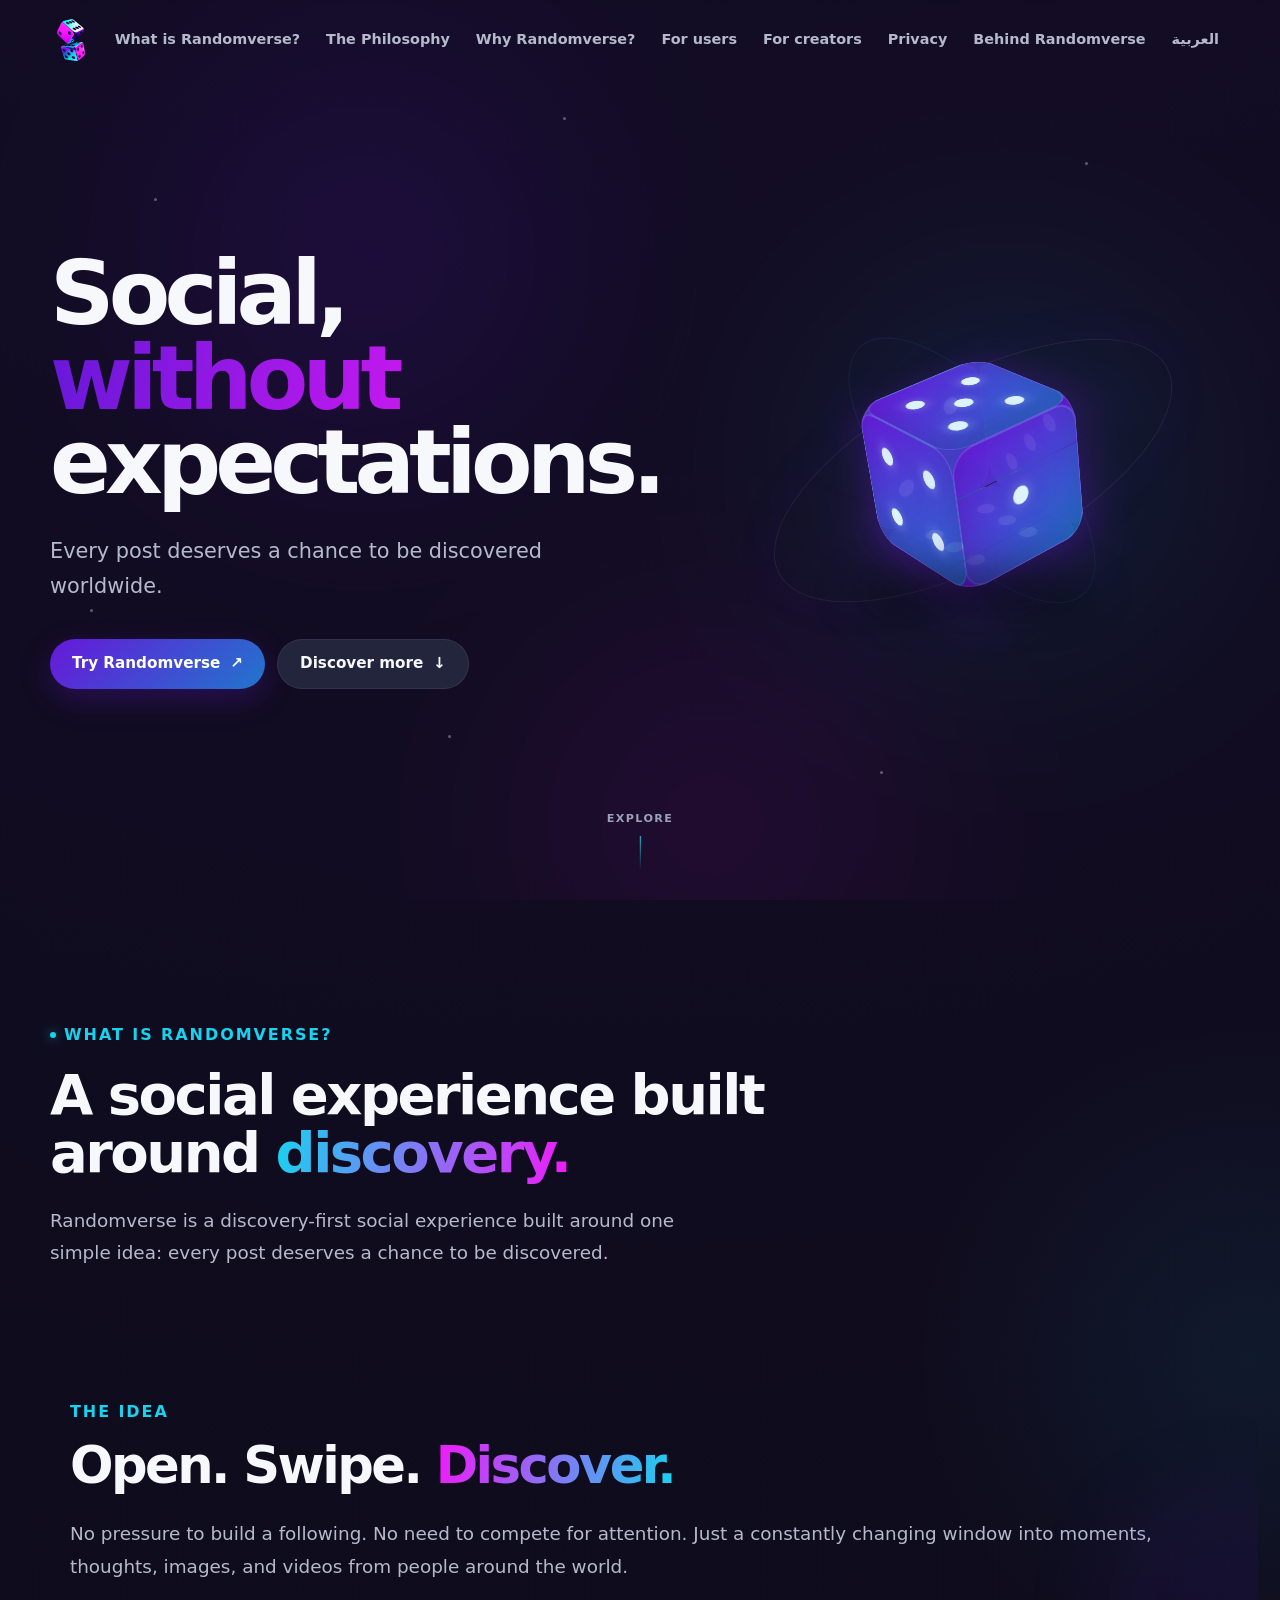
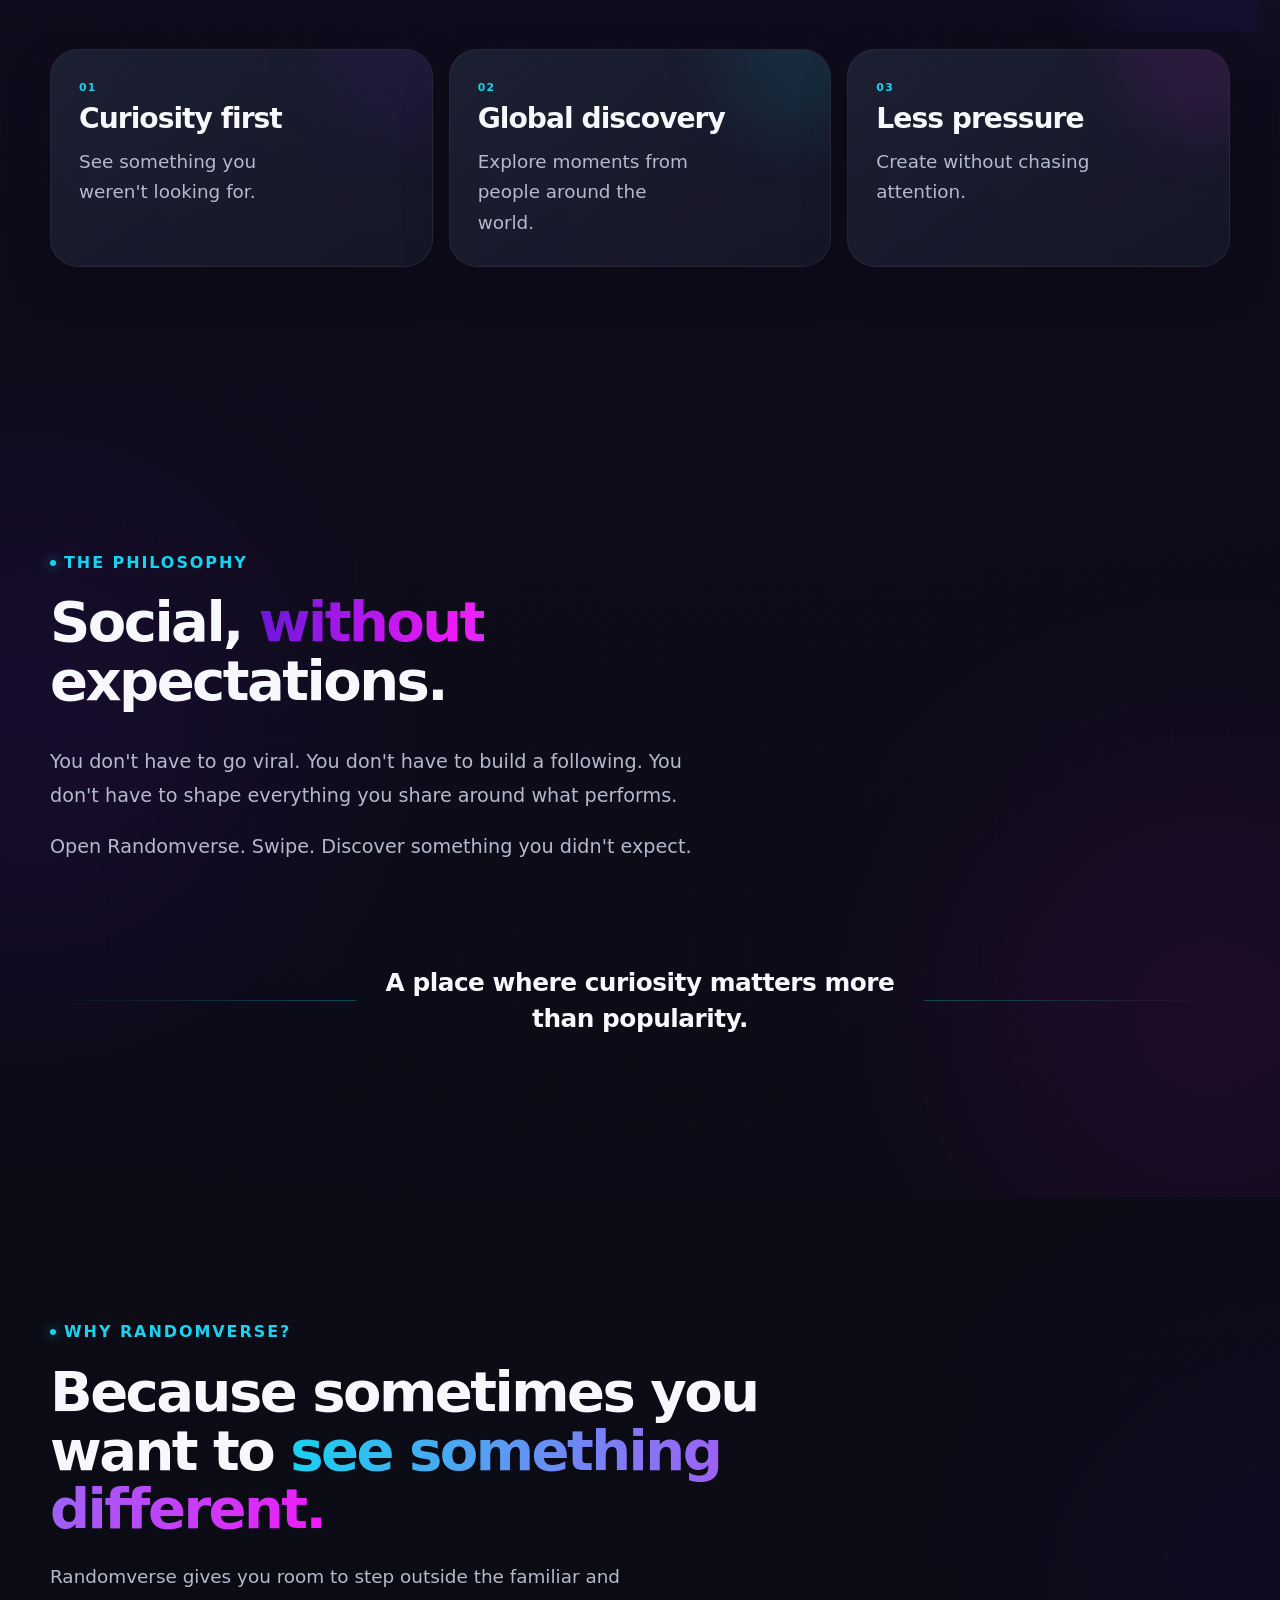
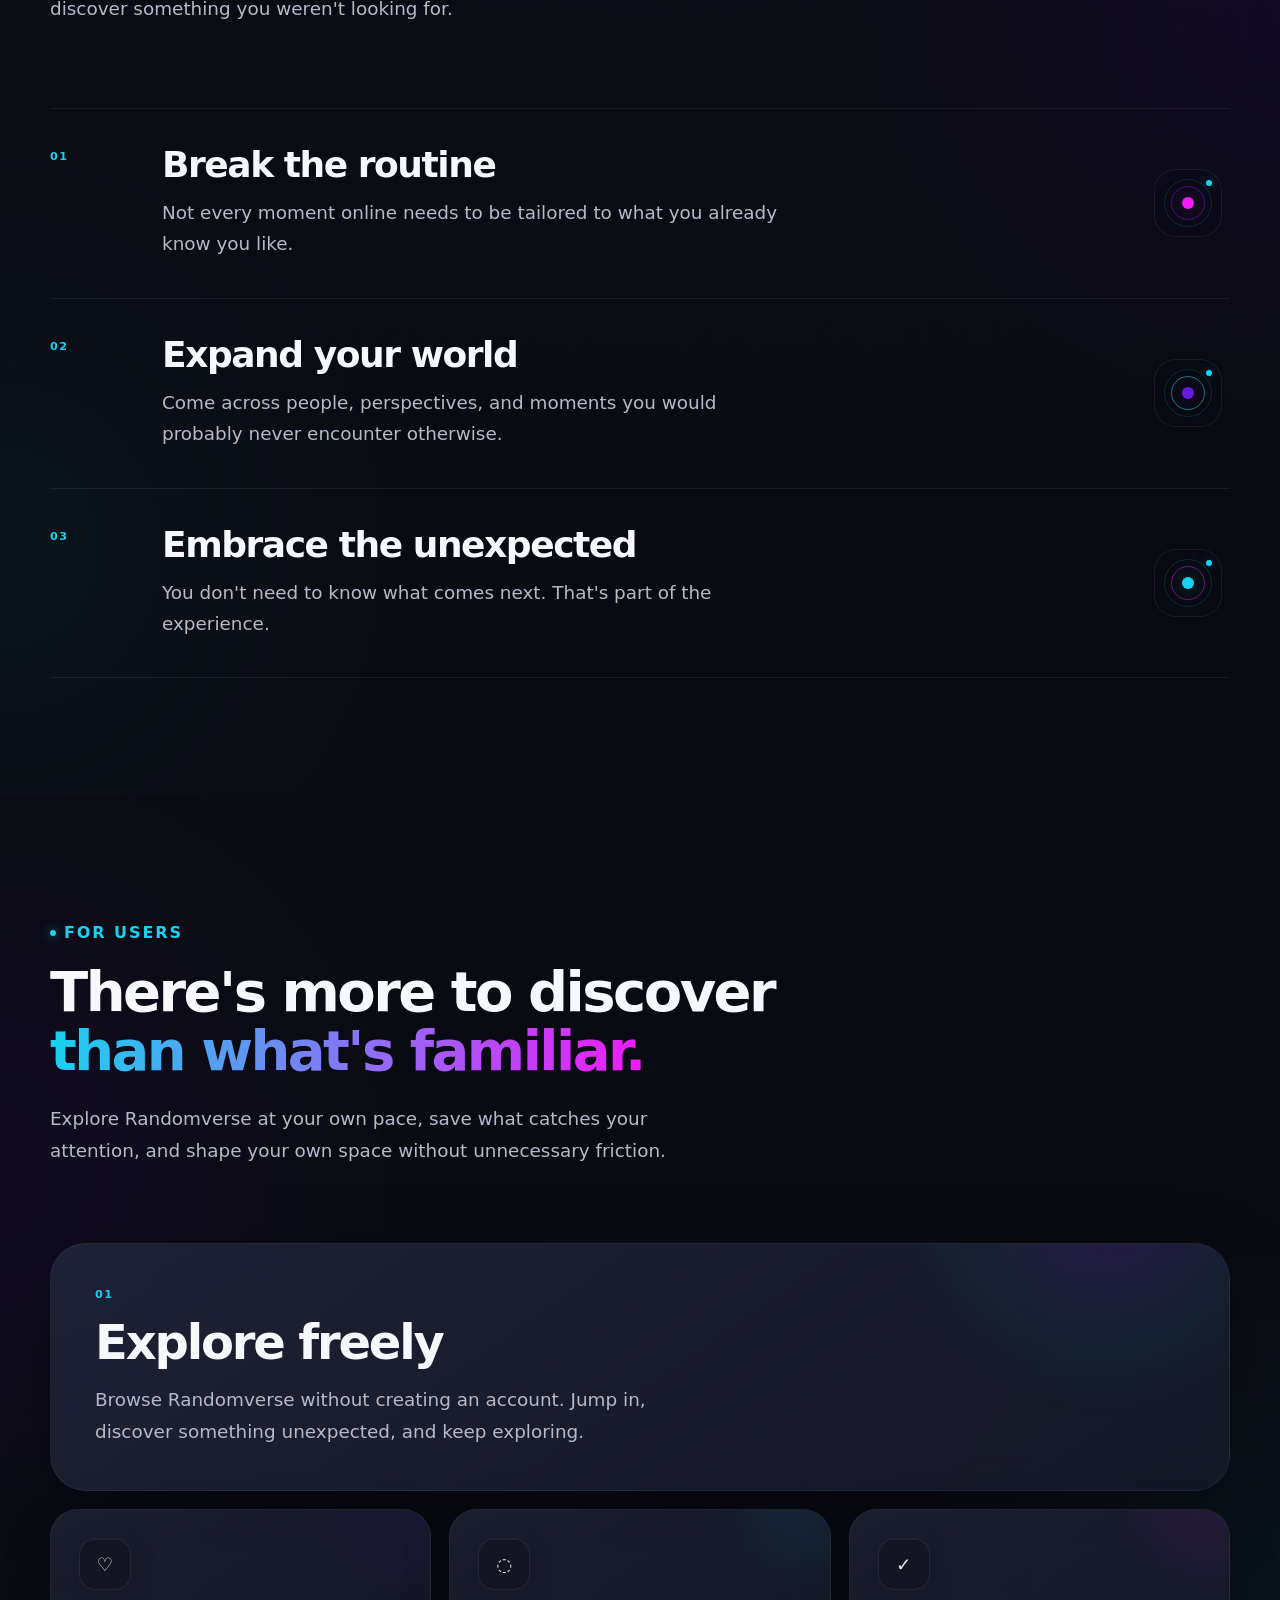
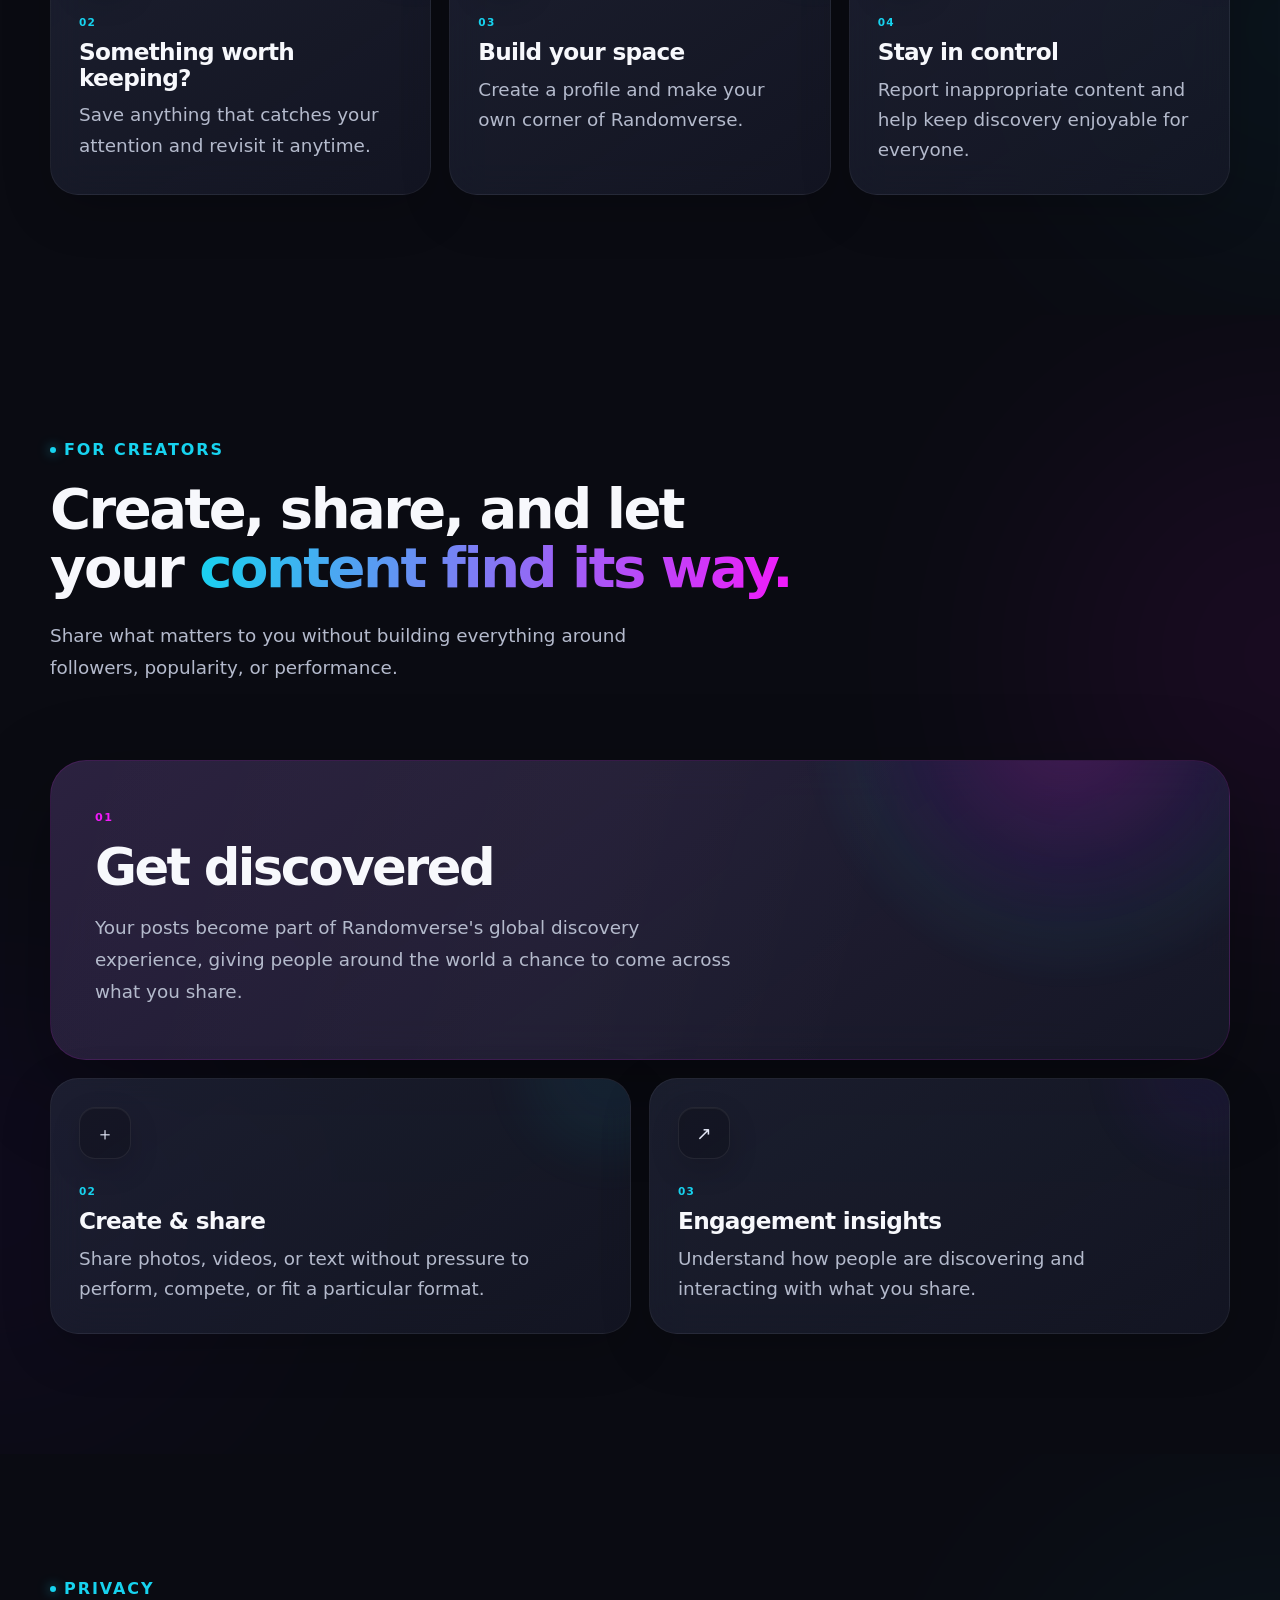
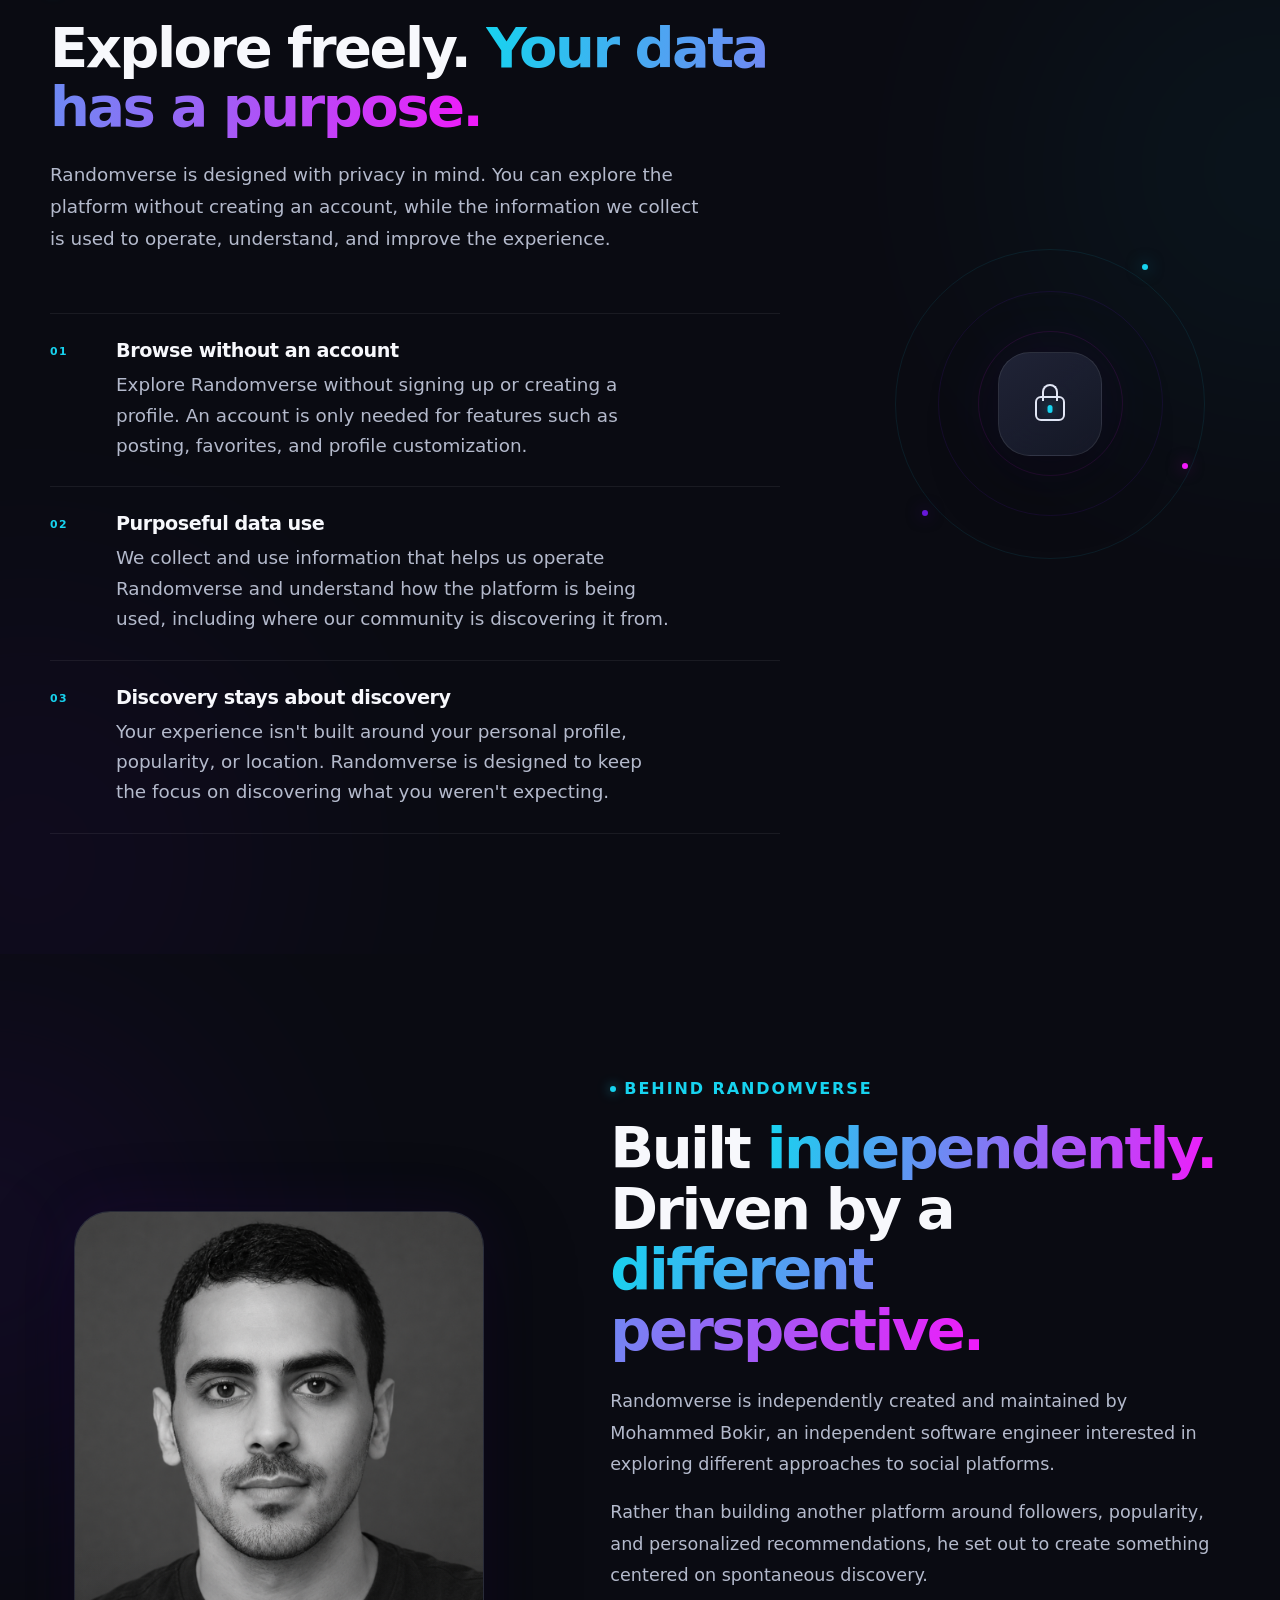
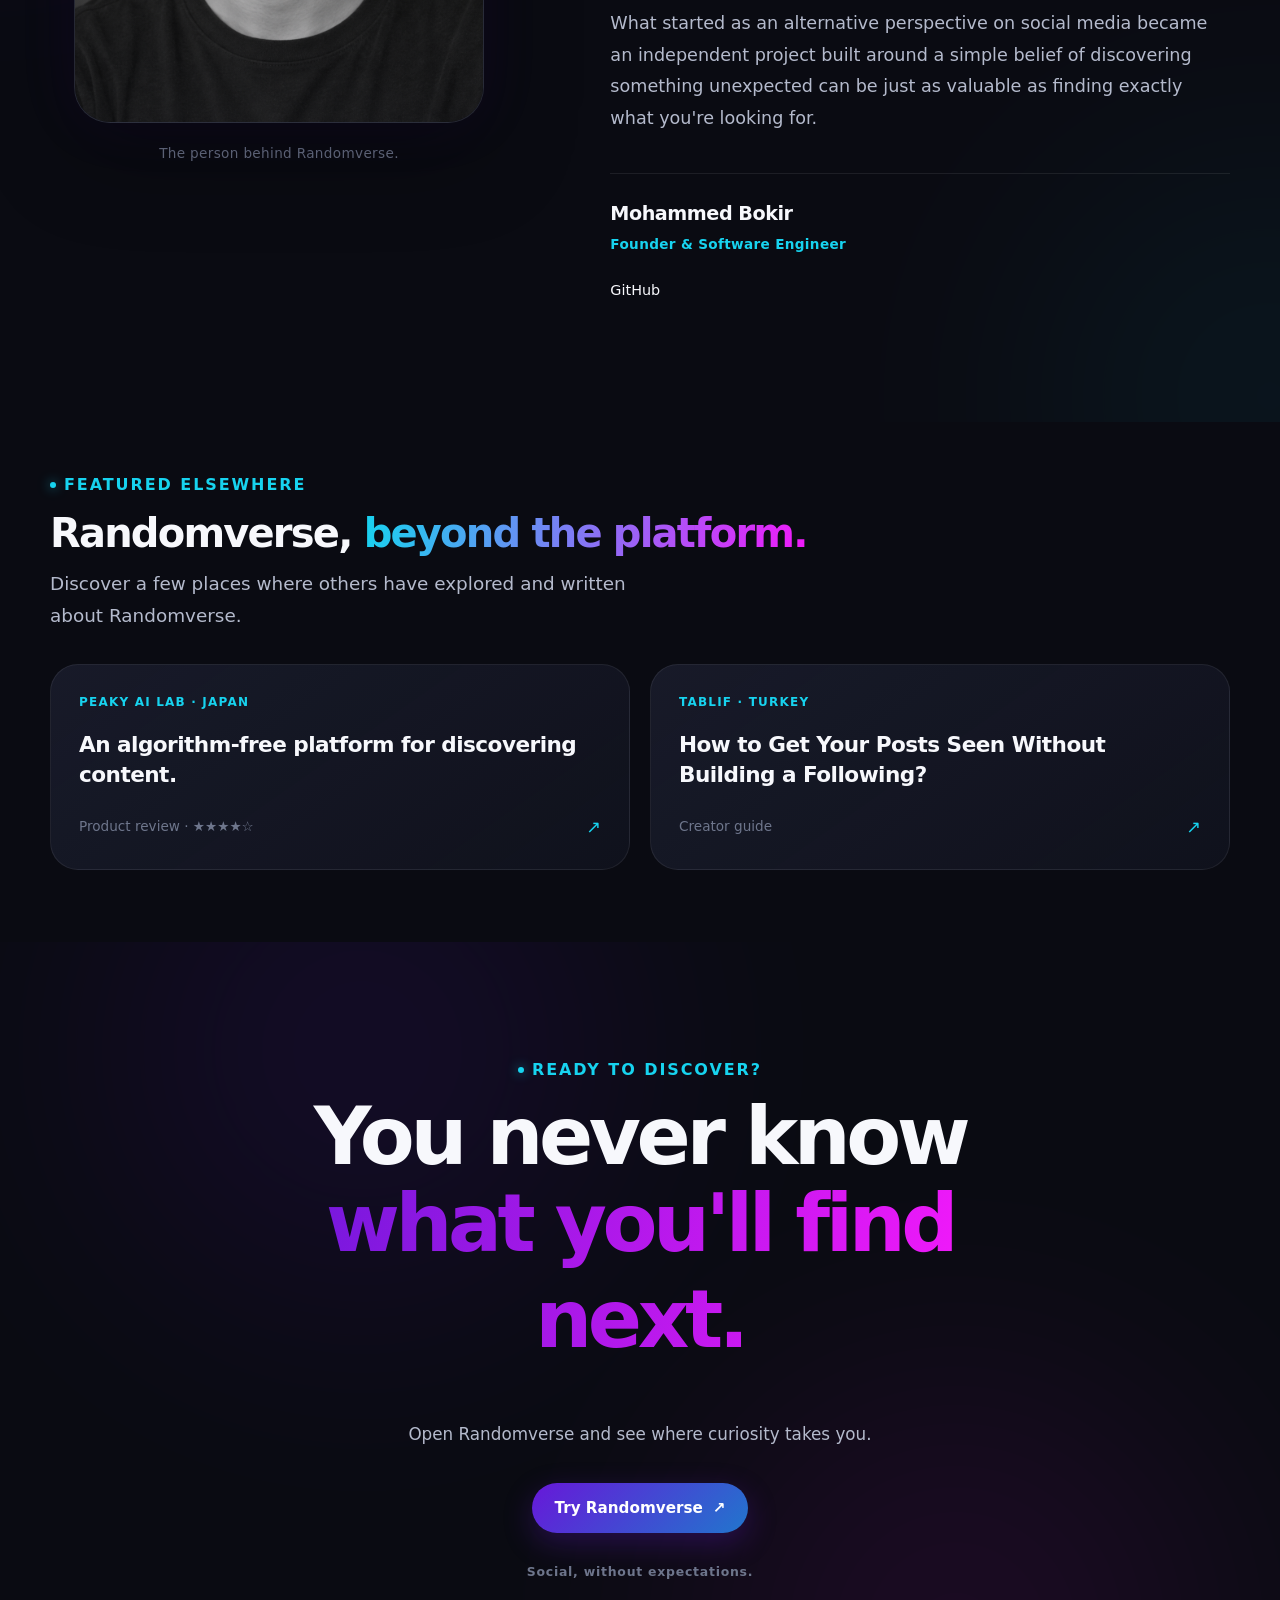
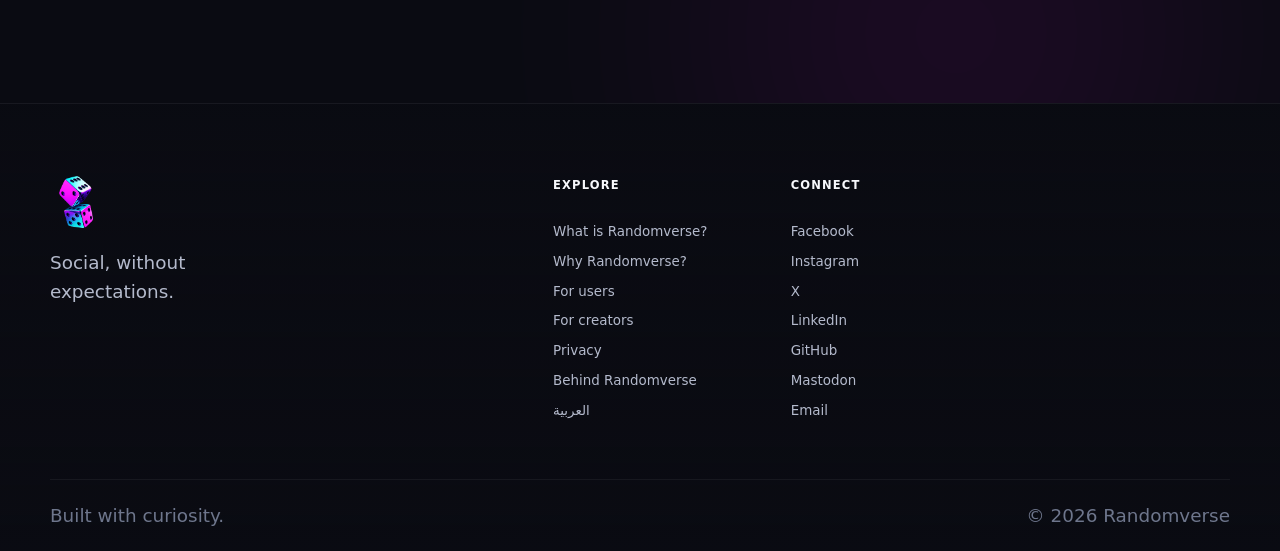
==== index.html @ a72db2fd "Add Mastodon link to social media section for enhanced connectivity" ====
<!doctype html>
<html lang="en" dir="ltr">
  <head>
    <meta charset="UTF-8" />

    <title>About Randomverse — Social, without expectations.</title>

    <meta
      name="description"
      content="Randomverse is an algorithm-free, privacy-first social platform built for serendipitous content discovery. Every post deserves a chance to be discovered worldwide."
    />

    <meta
      name="google-site-verification"
      content="Jh22w8PSot6LtFiJKsLXPmiki9er2vfxfx4r39HkR8c"
    />
    <meta name="msvalidate.01" content="1AA69B21EC1F7F629878375AFC28C652" />

    <meta name="robots" content="index, follow" />
    <meta name="viewport" content="width=device-width, initial-scale=1.0" />

    <meta name="theme-color" content="#0A0B12" />

    <meta http-equiv="X-UA-Compatible" content="IE=edge" />

    <!-- Canonical -->
    <link rel="canonical" href="https://randomverse-social.github.io/" />

    <!-- Language versions -->
    <link
      rel="alternate"
      hreflang="en"
      href="https://randomverse-social.github.io/"
    />

    <link
      rel="alternate"
      hreflang="ar"
      href="https://randomverse-social.github.io/ar/"
    />

    <link
      rel="alternate"
      hreflang="x-default"
      href="https://randomverse-social.github.io/"
    />

    <!-- Favicon -->
    <link rel="icon" type="image/x-icon" href="favicon.ico" />

    <!-- Open Graph -->
    <meta
      property="og:title"
      content="Randomverse — Social, without expectations."
    />

    <meta
      property="og:description"
      content="A privacy-first social platform built for serendipitous content discovery. Every post deserves a chance to be discovered worldwide."
    />

    <meta property="og:url" content="https://randomverse-social.github.io/" />

    <meta property="og:type" content="website" />

    <meta property="og:site_name" content="Randomverse" />

    <meta
      property="og:image"
      content="https://ggkghtuxlwnkmwrwtows.supabase.co/storage/v1/object/public/logo/logo.png"
    />

    <!-- Twitter / X -->
    <meta name="twitter:card" content="summary_large_image" />

    <meta
      name="twitter:title"
      content="Randomverse — Social, without expectations."
    />

    <meta
      name="twitter:description"
      content="A privacy-first social platform built for serendipitous content discovery. Every post deserves a chance to be discovered worldwide."
    />

    <meta
      name="twitter:image"
      content="https://ggkghtuxlwnkmwrwtows.supabase.co/storage/v1/object/public/logo/logo.png"
    />

    <!-- Organization structured data -->
    <script type="application/ld+json">
      {
        "@context": "https://schema.org",
        "@type": "Organization",
        "name": "Randomverse",
        "url": "https://randomverse-social.github.io/",
        "logo": "https://ggkghtuxlwnkmwrwtows.supabase.co/storage/v1/object/public/logo/logo.png",
        "description": "A privacy-first social platform built for serendipitous content discovery.",
        "sameAs": [
          "https://linkedin.com/company/randomverse",
          "https://github.com/randomverse-social",
          "https://x.com/randomverse_soc",
          "https://www.instagram.com/randomverse_social/",
          "https://www.facebook.com/people/Randomverse/61592659558160/",
          "https://mastodon.social/@Randomverse"
        ]
      }
    </script>

    <!-- Randomverse application structured data -->
    <script type="application/ld+json">
      {
        "@context": "https://schema.org",
        "@type": "WebApplication",
        "name": "Randomverse",
        "url": "https://randomverse-social.vercel.app/",
        "description": "A social platform built for serendipitous content discovery.",
        "applicationCategory": "SocialNetworkingApplication",
        "operatingSystem": "All"
      }
    </script>

    <!-- Google tag (gtag.js) -->
    <script
      async
      src="https://www.googletagmanager.com/gtag/js?id=G-JJZF5SRP3C"
    ></script>
    <script>
      window.dataLayer = window.dataLayer || [];
      function gtag() {
        dataLayer.push(arguments);
      }
      gtag("js", new Date());

      gtag("config", "G-JJZF5SRP3C");
    </script>

    <!-- Styles -->
    <link rel="stylesheet" href="css/base.css" />
    <link rel="stylesheet" href="css/sticky-navbar.css" />
    <link rel="stylesheet" href="css/hero.css" />
    <link rel="stylesheet" href="css/dice.css" />
    <link rel="stylesheet" href="css/what-is-randomverse.css" />
    <link rel="stylesheet" href="css/why-randomverse.css" />
    <link rel="stylesheet" href="css/for-users.css" />
    <link rel="stylesheet" href="css/for-creators.css" />
    <link rel="stylesheet" href="css/philosophy.css" />
    <link rel="stylesheet" href="css/privacy.css" />
    <link rel="stylesheet" href="css/founder.css" />
    <link rel="stylesheet" href="css/footer.css" />
    <link rel="stylesheet" href="css/final-cta.css" />
    <link rel="stylesheet" href="css/featured-elsewhere.css" />
  </head>

  <body>
    <nav class="site-nav" aria-label="Main navigation">
      <div class="container site-nav__inner">
        <a class="site-nav__brand" href="#" aria-label="Randomverse home">
          <img src="assets/logo/logo.png" alt="Randomverse" />
        </a>

        <div class="site-nav__links">
          <a href="#what-is-randomverse">What is Randomverse?</a>
          <a href="#philosophy">The Philosophy</a>
          <a href="#why-randomverse">Why Randomverse?</a>
          <a href="#for-users">For users</a>
          <a href="#for-creators">For creators</a>
          <a href="#privacy">Privacy</a>
          <a href="#behind-randomverse">Behind Randomverse</a>
          <a class="site-nav__language" href="ar/"> العربية </a>
        </div>

        <button
          class="site-nav__toggle"
          type="button"
          aria-label="Open navigation"
          aria-expanded="false"
          aria-controls="site-nav-menu"
        >
          <span></span>
          <span></span>
          <span></span>
        </button>

        <div class="site-nav__mobile" id="site-nav-menu">
          <a href="#what-is-randomverse">What is Randomverse?</a>
          <a href="#philosophy">The Philosophy</a>
          <a href="#why-randomverse">Why Randomverse?</a>
          <a href="#for-users">For users</a>
          <a href="#for-creators">For creators</a>
          <a href="#privacy">Privacy</a>
          <a href="#behind-randomverse">Behind Randomverse</a>
          <a class="site-nav__language" href="ar/"> العربية </a>
        </div>
      </div>
    </nav>

    <main id="main-content">
      <section class="hero" aria-labelledby="hero-title">
        <div class="hero__glow hero__glow--purple"></div>
        <div class="hero__glow hero__glow--cyan"></div>
        <div class="hero__glow hero__glow--pink"></div>

        <div class="hero__particles" aria-hidden="true">
          <span></span>
          <span></span>
          <span></span>
          <span></span>
          <span></span>
          <span></span>
        </div>

        <div class="container hero__container">
          <div class="hero__content">
            <h1 id="hero-title" class="hero__title reveal">
              Social,
              <span>without</span>
              expectations.
            </h1>

            <p class="hero__description reveal">
              Every post deserves a chance to be discovered worldwide.
            </p>

            <div class="hero__actions reveal">
              <a
                class="button button--primary"
                href="https://randomverse-social.vercel.app/"
                target="_blank"
                rel="noopener noreferrer"
              >
                Try Randomverse
                <span aria-hidden="true">↗</span>
              </a>

              <a class="button button--secondary" href="#what-is-randomverse">
                Discover more
                <span aria-hidden="true">↓</span>
              </a>
            </div>
          </div>

          <div class="hero__dice" aria-hidden="true">
            <div class="dice-orbit dice-orbit--outer"></div>
            <div class="dice-orbit dice-orbit--inner"></div>

            <div class="dice">
              <div class="dice__face dice__face--front">
                <span></span>
              </div>

              <div class="dice__face dice__face--back">
                <span></span>
                <span></span>
              </div>

              <div class="dice__face dice__face--right">
                <span></span>
                <span></span>
                <span></span>
              </div>

              <div class="dice__face dice__face--left">
                <span></span>
                <span></span>
                <span></span>
                <span></span>
              </div>

              <div class="dice__face dice__face--top">
                <span></span>
                <span></span>
                <span></span>
                <span></span>
                <span></span>
              </div>

              <div class="dice__face dice__face--bottom">
                <span></span>
                <span></span>
                <span></span>
                <span></span>
                <span></span>
                <span></span>
              </div>
            </div>

            <div class="dice__shadow"></div>
          </div>
        </div>

        <a
          class="hero__scroll"
          href="#what-is-randomverse"
          aria-label="Scroll to discover Randomverse"
        >
          <span>Explore</span>
          <span class="hero__scroll-line"></span>
        </a>
      </section>

      <section id="what-is-randomverse" class="section what-is">
        <div class="container">
          <div class="what-is__intro reveal">
            <p class="eyebrow">What is Randomverse?</p>

            <h2 class="section-title">
              A social experience built around
              <span class="gradient-text">discovery.</span>
            </h2>

            <p class="section-description">
              Randomverse is a discovery-first social experience built around
              one simple idea: every post deserves a chance to be discovered.
            </p>
          </div>

          <div class="what-is__visual">
            <div class="what-is__card what-is__card--main reveal">
              <div>
                <p class="what-is__card-label">The idea</p>

                <h3>
                  Open. Swipe.
                  <span>Discover.</span>
                </h3>

                <p>
                  No pressure to build a following. No need to compete for
                  attention. Just a constantly changing window into moments,
                  thoughts, images, and videos from people around the world.
                </p>
              </div>
            </div>

            <div class="what-is__principles">
              <article class="principle-card reveal">
                <div class="principle-card__content">
                  <p class="principle-card__number">01</p>

                  <h3>Curiosity first</h3>

                  <p>See something you weren't looking for.</p>
                </div>
              </article>

              <article class="principle-card reveal">
                <div class="principle-card__content">
                  <p class="principle-card__number">02</p>

                  <h3>Global discovery</h3>

                  <p>Explore moments from people around the world.</p>
                </div>
              </article>

              <article class="principle-card reveal">
                <div class="principle-card__content">
                  <p class="principle-card__number">03</p>

                  <h3>Less pressure</h3>

                  <p>Create without chasing attention.</p>
                </div>
              </article>
            </div>
          </div>
        </div>
      </section>
      <section id="philosophy" class="section philosophy">
        <div class="philosophy__glow philosophy__glow--one"></div>
        <div class="philosophy__glow philosophy__glow--two"></div>

        <div class="container">
          <div class="philosophy__content reveal">
            <p class="eyebrow">The philosophy</p>

            <h2 class="section-title">
              Social,
              <span>without</span>
              expectations.
            </h2>

            <p class="philosophy__description">
              You don't have to go viral. You don't have to build a following.
              You don't have to shape everything you share around what performs.
            </p>

            <p class="philosophy__description">
              Open Randomverse. Swipe. Discover something you didn't expect.
            </p>
          </div>

          <div class="philosophy__statement reveal">
            <div class="philosophy__line"></div>

            <p>A place where curiosity matters more than popularity.</p>

            <div class="philosophy__line"></div>
          </div>
        </div>
      </section>

      <section id="why-randomverse" class="section why-randomverse">
        <div class="why-randomverse__glow why-randomverse__glow--one"></div>
        <div class="why-randomverse__glow why-randomverse__glow--two"></div>

        <div class="container">
          <div class="why-randomverse__intro reveal">
            <p class="eyebrow">Why Randomverse?</p>

            <h2 class="section-title">
              Because sometimes you want to
              <span class="gradient-text">see something different.</span>
            </h2>

            <p class="section-description">
              Randomverse gives you room to step outside the familiar and
              discover something you weren't looking for.
            </p>
          </div>

          <div class="why-randomverse__reasons">
            <article class="why-reason reveal">
              <div class="why-reason__number">01</div>

              <div class="why-reason__content">
                <h3>Break the routine</h3>

                <p>
                  Not every moment online needs to be tailored to what you
                  already know you like.
                </p>
              </div>

              <div class="why-reason__mark" aria-hidden="true">
                <span></span>
                <span></span>
              </div>
            </article>

            <article class="why-reason reveal">
              <div class="why-reason__number">02</div>

              <div class="why-reason__content">
                <h3>Expand your world</h3>

                <p>
                  Come across people, perspectives, and moments you would
                  probably never encounter otherwise.
                </p>
              </div>

              <div class="why-reason__mark" aria-hidden="true">
                <span></span>
                <span></span>
              </div>
            </article>

            <article class="why-reason reveal">
              <div class="why-reason__number">03</div>

              <div class="why-reason__content">
                <h3>Embrace the unexpected</h3>

                <p>
                  You don't need to know what comes next. That's part of the
                  experience.
                </p>
              </div>

              <div class="why-reason__mark" aria-hidden="true">
                <span></span>
                <span></span>
              </div>
            </article>
          </div>
        </div>
      </section>

      <section id="for-users" class="section for-users">
        <div class="for-users__glow for-users__glow--one"></div>
        <div class="for-users__glow for-users__glow--two"></div>

        <div class="container">
          <div class="for-users__intro reveal">
            <p class="eyebrow">For users</p>

            <h2 class="section-title">
              There's more to discover
              <span class="gradient-text">than what's familiar.</span>
            </h2>

            <p class="section-description">
              Explore Randomverse at your own pace, save what catches your
              attention, and shape your own space without unnecessary friction.
            </p>
          </div>

          <div class="for-users__layout">
            <article class="for-users__feature reveal">
              <div class="for-users__feature-orbit" aria-hidden="true">
                <span></span>
                <span></span>
                <span></span>
              </div>

              <div class="for-users__feature-content">
                <span class="for-users__feature-number">01</span>

                <h3>Explore freely</h3>

                <p>
                  Browse Randomverse without creating an account. Jump in,
                  discover something unexpected, and keep exploring.
                </p>
              </div>
            </article>

            <div class="for-users__items">
              <article class="user-feature reveal">
                <div class="user-feature__icon" aria-hidden="true">
                  <span>♡</span>
                </div>

                <div>
                  <span class="user-feature__number">02</span>
                  <h3>Something worth keeping?</h3>
                  <p>
                    Save anything that catches your attention and revisit it
                    anytime.
                  </p>
                </div>
              </article>

              <article class="user-feature reveal">
                <div class="user-feature__icon" aria-hidden="true">
                  <span>◌</span>
                </div>

                <div>
                  <span class="user-feature__number">03</span>
                  <h3>Build your space</h3>
                  <p>
                    Create a profile and make your own corner of Randomverse.
                  </p>
                </div>
              </article>

              <article class="user-feature reveal">
                <div class="user-feature__icon" aria-hidden="true">
                  <span>✓</span>
                </div>

                <div>
                  <span class="user-feature__number">04</span>
                  <h3>Stay in control</h3>
                  <p>
                    Report inappropriate content and help keep discovery
                    enjoyable for everyone.
                  </p>
                </div>
              </article>
            </div>
          </div>
        </div>
      </section>

      <section id="for-creators" class="section for-creators">
        <div class="for-creators__glow for-creators__glow--one"></div>
        <div class="for-creators__glow for-creators__glow--two"></div>

        <div class="container">
          <div class="for-creators__intro reveal">
            <p class="eyebrow">For creators</p>

            <h2 class="section-title">
              Create, share, and let your
              <span class="gradient-text">content find its way.</span>
            </h2>

            <p class="section-description">
              Share what matters to you without building everything around
              followers, popularity, or performance.
            </p>
          </div>

          <div class="for-creators__layout">
            <!-- Featured -->
            <article class="for-creators__feature reveal">
              <div class="for-creators__feature-orbit" aria-hidden="true">
                <span></span>
                <span></span>
                <span></span>
              </div>

              <div class="for-creators__feature-content">
                <span class="for-creators__feature-number">01</span>

                <h3>Get discovered</h3>

                <p>
                  Your posts become part of Randomverse's global discovery
                  experience, giving people around the world a chance to come
                  across what you share.
                </p>
              </div>
            </article>

            <!-- Supporting -->
            <div class="for-creators__items">
              <article class="creator-feature reveal">
                <div class="creator-feature__icon" aria-hidden="true">
                  <span>＋</span>
                </div>

                <div>
                  <span class="creator-feature__number">02</span>

                  <h3>Create &amp; share</h3>

                  <p>
                    Share photos, videos, or text without pressure to perform,
                    compete, or fit a particular format.
                  </p>
                </div>
              </article>

              <article class="creator-feature reveal">
                <div class="creator-feature__icon" aria-hidden="true">
                  <span>↗</span>
                </div>

                <div>
                  <span class="creator-feature__number">03</span>

                  <h3>Engagement insights</h3>

                  <p>
                    Understand how people are discovering and interacting with
                    what you share.
                  </p>
                </div>
              </article>
            </div>
          </div>
        </div>
      </section>

      <section id="privacy" class="section privacy">
        <div class="privacy__glow privacy__glow--one"></div>
        <div class="privacy__glow privacy__glow--two"></div>

        <div class="container">
          <div class="privacy__layout">
            <div class="privacy__content reveal">
              <p class="eyebrow">Privacy</p>

              <h2 class="section-title">
                Explore freely.
                <span class="gradient-text">Your data has a purpose.</span>
              </h2>

              <p class="section-description">
                Randomverse is designed with privacy in mind. You can explore
                the platform without creating an account, while the information
                we collect is used to operate, understand, and improve the
                experience.
              </p>

              <div class="privacy__principles">
                <div class="privacy__principle">
                  <span class="privacy__number">01</span>

                  <div>
                    <h3>Browse without an account</h3>
                    <p>
                      Explore Randomverse without signing up or creating a
                      profile. An account is only needed for features such as
                      posting, favorites, and profile customization.
                    </p>
                  </div>
                </div>

                <div class="privacy__principle">
                  <span class="privacy__number">02</span>

                  <div>
                    <h3>Purposeful data use</h3>
                    <p>
                      We collect and use information that helps us operate
                      Randomverse and understand how the platform is being used,
                      including where our community is discovering it from.
                    </p>
                  </div>
                </div>

                <div class="privacy__principle">
                  <span class="privacy__number">03</span>

                  <div>
                    <h3>Discovery stays about discovery</h3>
                    <p>
                      Your experience isn't built around your personal profile,
                      popularity, or location. Randomverse is designed to keep
                      the focus on discovering what you weren't expecting.
                    </p>
                  </div>
                </div>
              </div>
            </div>

            <div class="privacy__visual reveal" aria-hidden="true">
              <div class="privacy__halo privacy__halo--outer"></div>
              <div class="privacy__halo privacy__halo--middle"></div>
              <div class="privacy__halo privacy__halo--inner"></div>

              <div class="privacy__core">
                <div class="privacy__lock">
                  <span></span>
                </div>
              </div>

              <span class="privacy__dot privacy__dot--one"></span>
              <span class="privacy__dot privacy__dot--two"></span>
              <span class="privacy__dot privacy__dot--three"></span>
            </div>
          </div>
        </div>
      </section>

      <section id="behind-randomverse" class="section founder">
        <div class="founder__glow founder__glow--one"></div>
        <div class="founder__glow founder__glow--two"></div>
        <div class="container">
          <div class="founder__layout">
            <div class="founder__portrait reveal">
              <div class="founder__portrait-frame">
                <img
                  src="assets/founder/mohammed-bokir.png"
                  alt="Mohammed Bokir, founder and independent developer of Randomverse"
                  loading="lazy"
                  width="480"
                  height="600"
                />
              </div>

              <span class="founder__portrait-caption">
                The person behind Randomverse.
              </span>
            </div>

            <div class="founder__content reveal">
              <p class="eyebrow">Behind Randomverse</p>

              <h2 class="section-title">
                Built <span class="gradient-text">independently.</span> Driven
                by a
                <span class="gradient-text">different perspective.</span>
              </h2>

              <p class="founder__description">
                Randomverse is independently created and maintained by Mohammed
                Bokir, an independent software engineer interested in exploring
                different approaches to social platforms.
              </p>

              <p class="founder__description">
                Rather than building another platform around followers,
                popularity, and personalized recommendations, he set out to
                create something centered on spontaneous discovery.
              </p>

              <p class="founder__description">
                What started as an alternative perspective on social media
                became an independent project built around a simple belief of
                discovering something unexpected can be just as valuable as
                finding exactly what you're looking for.
              </p>

              <div class="founder__identity">
                <span class="founder__name">Mohammed Bokir</span>
                <span class="founder__role"
                  >Founder &amp; Software Engineer</span
                >
                <div class="founder__links">
                  <a
                    href="https://github.com/MohammedBokir"
                    target="_blank"
                    rel="noopener noreferrer"
                    aria-label="GitHub profile"
                  >
                    GitHub
                  </a>

                  <!-- <a
                    href="https://www.linkedin.com/in/YOUR_USERNAME/"
                    target="_blank"
                    rel="noopener noreferrer"
                    aria-label="LinkedIn profile"
                  >
                    LinkedIn
                  </a> -->
                </div>
              </div>
            </div>
          </div>
        </div>
      </section>

      <section
        id="featured-elsewhere"
        class="section section--compact featured-elsewhere"
      >
        <div class="container">
          <div class="featured-elsewhere__intro reveal">
            <p class="eyebrow">Featured Elsewhere</p>

            <h2 class="section-title">
              Randomverse,
              <span class="gradient-text">beyond the platform.</span>
            </h2>

            <p class="section-description">
              Discover a few places where others have explored and written about
              Randomverse.
            </p>
          </div>

          <div class="featured-elsewhere__cards">
            <a
              class="featured-elsewhere__card reveal"
              href="https://peaky.co.jp/randomverse/"
              target="_blank"
              rel="noopener noreferrer"
              aria-label="Read the Japanese review of Randomverse on Peaky AI LAB"
            >
              <span class="featured-elsewhere__source"
                >Peaky AI LAB · Japan</span
              >

              <h3>An algorithm-free platform for discovering content.</h3>

              <div class="featured-elsewhere__meta">
                <span>Product review · ★★★★☆</span>
                <span class="featured-elsewhere__arrow" aria-hidden="true"
                  >↗</span
                >
              </div>
            </a>

            <a
              class="featured-elsewhere__card reveal"
              href="https://tablif.com/town/dffb757c-0a76-4c0e-a575-217d0f8f17f5/c/get-my-posts-seen-without-followers"
              target="_blank"
              rel="noopener noreferrer"
              aria-label="Read Tablif's guide to getting posts seen without building a following"
            >
              <span class="featured-elsewhere__source">Tablif · Turkey</span>

              <h3>How to Get Your Posts Seen Without Building a Following?</h3>

              <div class="featured-elsewhere__meta">
                <span>Creator guide</span>
                <span class="featured-elsewhere__arrow" aria-hidden="true"
                  >↗</span
                >
              </div>
            </a>
          </div>
        </div>
      </section>

      <section id="try-randomverse" class="section final-cta">
        <div class="final-cta__glow final-cta__glow--one"></div>
        <div class="final-cta__glow final-cta__glow--two"></div>

        <div class="container">
          <div class="final-cta__content reveal">
            <p class="eyebrow">Ready to discover?</p>

            <h2>
              You never know
              <span>what you'll find next.</span>
            </h2>

            <p class="final-cta__description">
              Open Randomverse and see where curiosity takes you.
            </p>

            <a
              class="button button--primary final-cta__button"
              href="https://randomverse-social.vercel.app/"
              target="_blank"
              rel="noopener noreferrer"
            >
              Try Randomverse
              <span aria-hidden="true">↗</span>
            </a>

            <p class="final-cta__tagline">Social, without expectations.</p>
          </div>
        </div>
      </section>

      <footer class="site-footer">
        <div class="container">
          <div class="site-footer__main">
            <div class="site-footer__brand">
              <a href="/" aria-label="Randomverse home">
                <img src="assets/logo/logo.png" alt="Randomverse" />
              </a>

              <p>Social, without expectations.</p>
            </div>

            <div class="site-footer__links">
              <div class="site-footer__group">
                <span>Explore</span>

                <a href="#what-is-randomverse">What is Randomverse?</a>
                <a href="#why-randomverse">Why Randomverse?</a>
                <a href="#for-users">For users</a>
                <a href="#for-creators">For creators</a>
                <a href="#privacy">Privacy</a>
                <a href="#behind-randomverse">Behind Randomverse</a>
                <a class="site-nav__language" href="ar/"> العربية </a>
              </div>

              <div class="site-footer__group">
                <span>Connect</span>

                <a
                  href="https://www.facebook.com/people/Randomverse/61592659558160/"
                  target="_blank"
                  rel="me noopener noreferrer"
                >
                  Facebook
                </a>

                <a
                  href="https://www.instagram.com/randomverse_social/"
                  target="_blank"
                  rel="noopener noreferrer"
                >
                  Instagram
                </a>

                <a
                  href="https://x.com/randomverse_soc"
                  target="_blank"
                  rel="noopener noreferrer"
                >
                  X
                </a>

                <a
                  href="https://linkedin.com/company/randomverse"
                  target="_blank"
                  rel="noopener noreferrer"
                >
                  LinkedIn
                </a>

                <a
                  href="https://github.com/randomverse-social"
                  target="_blank"
                  rel="noopener noreferrer"
                >
                  GitHub
                </a>

                <a
                  href="https://mastodon.social/@Randomverse"
                  target="_blank"
                  rel="noopener noreferrer"
                >
                  Mastodon
                </a>

                <a href="mailto:randomverse.social.official@gmail.com">
                  Email
                </a>
              </div>
            </div>
          </div>

          <div class="site-footer__bottom">
            <p>Built with curiosity.</p>

            <p>© 2026 Randomverse</p>
          </div>
        </div>
      </footer>
    </main>

    <script src="js/main.js"></script>
  </body>
</html>
---- css/base.css ----
:root {
  /* Brand */
  --primary: #6718D9;
  --secondary: #17D3EF;
  --accent: #F219FA;
  --accent-blue: #2176CD;
  --highlight: #DDF4FD;

  /* Dark surfaces */
  --background: #0A0B12;
  --background-variant: #10121E;
  --surface: #181B2B;
  --elevated: #22263A;
  --control: #2A3047;
  --control-active: #3A4566;

  /* Text */
  --primary-text: #F7F8FC;
  --secondary-text: #B4BACC;
  --disabled-text: #6E768C;

  /* UI */
  --icon: #C4C9DC;
  --icon-muted: #9AA1B8;
  --icon-active: #E2E6F5;
  --divider: #363B56;

  /* Semantic */
  --destructive: #3A2630;
  --destructive-icon: #E58B9A;

  /* Layout */
  --content-width: 1180px;
  --content-padding: 28px;

  /* Radius */
  --radius-sm: 12px;
  --radius-md: 18px;
  --radius-lg: 28px;
  --radius-xl: 36px;
  --radius-pill: 999px;

  /* Motion */
  --ease-standard: cubic-bezier(0.22, 1, 0.36, 1);
  --ease-smooth: cubic-bezier(0.16, 1, 0.3, 1);

  /* Shadows */
  --shadow-soft: 0 16px 50px rgba(0, 0, 0, 0.18);
  --shadow-elevated: 0 24px 80px rgba(0, 0, 0, 0.28);
}


/* =========================================================
   RESET
   ========================================================= */

*,
*::before,
*::after {
  box-sizing: border-box;
}

html {
  min-height: 100%;
  scroll-behavior: smooth;
  background: var(--background);
  -webkit-text-size-adjust: 100%;
}

body {
  min-height: 100vh;
  margin: 0;

  background:
    radial-gradient(circle at 50% -10%,
      rgba(103, 24, 217, 0.12),
      transparent 42%),
    var(--background);

  color: var(--primary-text);

  font-family:
    Inter,
    "Segoe UI",
    system-ui,
    -apple-system,
    BlinkMacSystemFont,
    sans-serif;

  font-size: 16px;
  line-height: 1.6;

  overflow-x: hidden;

  -webkit-font-smoothing: antialiased;
  -moz-osx-font-smoothing: grayscale;
}

body::selection {
  background: rgba(103, 24, 217, 0.45);
  color: var(--primary-text);
}

img,
svg,
video {
  display: block;
  max-width: 100%;
}

button,
input,
textarea,
select {
  font: inherit;
}

button {
  border: 0;
}

a {
  color: inherit;
  text-decoration: none;
}

ul,
ol {
  margin: 0;
  padding: 0;
  list-style: none;
}

h1,
h2,
h3,
h4,
p {
  margin: 0;
}

p {
  color: var(--secondary-text);
  font-size: clamp(1rem, 1.5vw, 1.15rem);
  line-height: 1.75;
}


/* =========================================================
   GLOBAL LAYOUT
   ========================================================= */

#main-content {
  position: relative;
  min-height: 100vh;
  isolation: isolate;
}

.container {
  width: min(calc(100% - (var(--content-padding) * 2)),
      var(--content-width));

  margin-inline: auto;
}

.section {
  position: relative;
  padding-block: 120px;
}

.section--compact {
  padding-block: 80px;
}


/* =========================================================
   BACKGROUND / ATMOSPHERE
   ========================================================= */

.ambient-glow {
  position: absolute;
  width: 420px;
  height: 420px;

  border-radius: 50%;

  pointer-events: none;
  filter: blur(100px);

  opacity: 0.16;

  z-index: -1;
}

.ambient-glow--purple {
  background: var(--primary);
}

.ambient-glow--cyan {
  background: var(--secondary);
}

.ambient-glow--pink {
  background: var(--accent);
}


/* =========================================================
   TYPOGRAPHY
   ========================================================= */

.eyebrow {
  display: inline-flex;
  align-items: center;
  gap: 8px;

  color: var(--secondary);

  font-size: 1.0rem;
  font-weight: 700;
  letter-spacing: 0.12em;
  line-height: 1;
  text-transform: uppercase;
}

.eyebrow::before {
  content: "";

  width: 6px;
  height: 6px;
  font-size: 1.0rem;
  border-radius: 50%;

  background: var(--secondary);

  box-shadow:
    0 0 12px rgba(23, 211, 239, 0.7);
}

.section-title {
  max-width: 780px;

  margin-top: 20px;

  color: var(--primary-text);

  font-size: 3.5rem;
  font-weight: 750;
  letter-spacing: -0.045em;
  line-height: 1.05;
}

@media (max-width: 800px) {
  .section-title {
    font-size: 3rem;
    letter-spacing: -0.04em;
  }
}

@media (max-width: 520px) {
  .section-title {
    font-size: 2.5rem;
    letter-spacing: -0.035em;
  }
}

.section-description {
  max-width: 680px;
  margin-top: 22px;

  color: var(--secondary-text);

  font-size: clamp(1rem, 1.5vw, 1.15rem);
  line-height: 1.75;
}


/* =========================================================
   BUTTONS
   ========================================================= */

.button {
  position: relative;

  display: inline-flex;
  align-items: center;
  justify-content: center;
  gap: 10px;

  min-height: 50px;
  padding: 0 22px;

  border-radius: var(--radius-pill);

  font-size: 0.95rem;
  font-weight: 700;

  cursor: pointer;

  transition:
    transform 220ms var(--ease-standard),
    box-shadow 220ms var(--ease-standard),
    background 220ms ease;
}

.button:hover {
  transform: translateY(-2px);
}

.button:active {
  transform: translateY(0);
}

.button:focus-visible {
  outline: 2px solid var(--secondary);
  outline-offset: 4px;
}

.button--primary {
  color: #FFFFFF;

  background:
    linear-gradient(135deg,
      var(--primary),
      var(--accent-blue));

  box-shadow:
    0 10px 30px rgba(103, 24, 217, 0.28);
}

.button--primary:hover {
  box-shadow:
    0 14px 38px rgba(103, 24, 217, 0.38);
}

.button--secondary {
  color: var(--primary-text);

  background: rgba(42, 48, 71, 0.72);

  border: 1px solid rgba(255, 255, 255, 0.07);
}

.button--secondary:hover {
  background: var(--control-active);
}


/* =========================================================
   CARDS
   ========================================================= */

.card {
  background:
    linear-gradient(145deg,
      rgba(34, 38, 58, 0.72),
      rgba(24, 27, 43, 0.72));

  border: 1px solid rgba(255, 255, 255, 0.055);

  border-radius: var(--radius-lg);

  box-shadow: var(--shadow-soft);

  backdrop-filter: blur(18px);
  -webkit-backdrop-filter: blur(18px);
}


/* =========================================================
   SCROLL REVEAL
   ========================================================= */

.reveal {
  opacity: 0;
  transform: translateY(28px);

  transition:
    opacity 800ms var(--ease-standard),
    transform 800ms var(--ease-standard);
}

.reveal.is-visible {
  opacity: 1;
  transform: translateY(0);
}


/* =========================================================
   RESPONSIVE
   ========================================================= */

@media (max-width: 800px) {
  :root {
    --content-padding: 20px;
  }

  .section {
    padding-block: 88px;
  }

  .section--compact {
    padding-block: 64px;
  }

  .section-title {
    font-size: 3.5rem;
    letter-spacing: -0.04em;
  }
}

@media (max-width: 520px) {
  :root {
    --content-padding: 16px;
  }

  .section {
    padding-block: 72px;
  }

  .section-description {
    line-height: 1.65;
  }

  .button {
    width: 100%;
  }
}


/* =========================================================
   REDUCED MOTION
   ========================================================= */

@media (prefers-reduced-motion: reduce) {
  html {
    scroll-behavior: auto;
  }

  *,
  *::before,
  *::after {
    animation-duration: 0.01ms !important;
    animation-iteration-count: 1 !important;
    transition-duration: 0.01ms !important;
    scroll-behavior: auto !important;
  }

  .reveal {
    opacity: 1;
    transform: none;
  }
}

html[dir="rtl"] body {
  font-family: "Segoe UI", Tahoma, Arial, sans-serif;
}

html[dir="rtl"] .section-title,
html[dir="rtl"] .philosophy__content h2 {
  color: var(--primary-text) !important;
  line-height: 1.35 !important;
  letter-spacing: 0 !important;
}

html[dir="rtl"] .section-description {
  line-height: 1.9 !important;
}

html[dir="rtl"] .hero__title {
  letter-spacing: 0;
  line-height: 1.15;
}

html[dir="rtl"] .hero__title span {
  line-height: inherit;
}

html .hero__title span {
  line-height: inherit;
}

html[dir="rtl"] .final-cta__content h2 {
  letter-spacing: 0;
  line-height: 1.2;
}

html[dir="rtl"] .final-cta__content h2 span {
  line-height: 1.2;
  padding-bottom: 0.3em;
}

html .final-cta__content h2 span {
  line-height: 1.2;
  padding-bottom: 0.3em;
}
---- css/sticky-navbar.css ----
/* =========================================================
   STICKY NAVIGATION
   ========================================================= */

.site-nav {
  position: fixed;

  top: 0;
  left: 0;

  width: 100%;

  z-index: 1000;

  padding: 16px 0;

  border-bottom: 1px solid transparent;

  transition:
    padding 300ms var(--ease-standard),
    background 300ms ease,
    border-color 300ms ease,
    box-shadow 300ms ease;
}

.site-nav.is-scrolled {
  padding: 10px 0;

  border-bottom-color: rgba(255, 255, 255, 0.055);

  background:
    rgba(10, 11, 18, 0.72);

  box-shadow:
    0 12px 40px rgba(0, 0, 0, 0.16);

  backdrop-filter: blur(20px);
  -webkit-backdrop-filter: blur(20px);
}


/* =========================================================
   INNER
   ========================================================= */

.site-nav__inner {
  position: relative;

  display: flex;

  align-items: center;
  justify-content: space-between;

  min-height: 48px;
}


/* =========================================================
   BRAND
   ========================================================= */

.site-nav__brand {
  display: inline-flex;
  align-items: center;

  width: 42px;
  height: 42px;

  flex-shrink: 0;

  transition:
    transform 300ms var(--ease-standard),
    opacity 200ms ease;
}

.site-nav__brand:hover {
  transform: translateY(-2px);

  opacity: 0.9;
}

.site-nav__brand img {
  width: 100%;
  height: 100%;

  object-fit: contain;
}


/* =========================================================
   DESKTOP LINKS
   ========================================================= */

.site-nav__links {
  display: flex;

  align-items: center;

  gap: 4px;
}

.site-nav__links>a:not(.site-nav__cta) {
  position: relative;

  padding: 9px 11px;

  color: var(--secondary-text);

  font-size: 0.9rem;
  font-weight: 600;

  white-space: nowrap;

  transition:
    color 200ms ease,
    transform 200ms var(--ease-standard);
}

.site-nav__links>a:not(.site-nav__cta)::after {
  content: "";

  position: absolute;

  left: 11px;
  right: 11px;
  bottom: 4px;

  height: 1px;

  transform: scaleX(0);
  transform-origin: center;

  background: var(--secondary);

  transition:
    transform 250ms var(--ease-standard);
}

.site-nav__links>a:not(.site-nav__cta):hover,
.site-nav__links>a.is-active {
  color: var(--primary-text);
}

.site-nav__links>a:not(.site-nav__cta):hover::after,
.site-nav__links>a.is-active::after {
  transform: scaleX(1);
}


/* =========================================================
   LANGUAGE
   ========================================================= */

.site-nav__language {
  white-space: nowrap;
}


/* =========================================================
   CTA
   ========================================================= */

.site-nav__cta {
  display: inline-flex;

  align-items: center;
  gap: 7px;

  margin-left: 10px;

  padding: 10px 15px;

  color: var(--primary-text);

  font-size: 0.9rem;
  font-weight: 700;

  border: 1px solid rgba(23, 211, 239, 0.2);
  border-radius: var(--radius-pill);

  background:
    linear-gradient(135deg,
      rgba(103, 24, 217, 0.28),
      rgba(23, 211, 239, 0.1));

  box-shadow:
    0 8px 30px rgba(0, 0, 0, 0.16);

  transition:
    transform 250ms var(--ease-standard),
    border-color 250ms ease,
    box-shadow 250ms ease;
}

.site-nav__cta:hover {
  transform: translateY(-2px);

  border-color: rgba(23, 211, 239, 0.34);

  box-shadow:
    0 12px 35px rgba(0, 0, 0, 0.23);
}

.site-nav__cta span {
  font-size: 0.9rem;
}


/* =========================================================
   MOBILE TOGGLE
   ========================================================= */

.site-nav__toggle {
  display: none;

  width: 44px;
  height: 44px;

  padding: 0;

  flex-shrink: 0;

  border: 1px solid rgba(255, 255, 255, 0.07);
  border-radius: 14px;

  background: rgba(24, 27, 43, 0.65);

  cursor: pointer;

  transition:
    border-color 200ms ease,
    background 200ms ease;
}

.site-nav__toggle:hover {
  border-color: rgba(23, 211, 239, 0.2);

  background: rgba(34, 38, 58, 0.8);
}

.site-nav__toggle span {
  display: block;

  width: 18px;
  height: 1px;

  margin: 4px auto;

  background: var(--icon-active);

  transition:
    transform 250ms var(--ease-standard),
    opacity 200ms ease;
}

.site-nav.is-open .site-nav__toggle span:nth-child(1) {
  transform: translateY(5px) rotate(45deg);
}

.site-nav.is-open .site-nav__toggle span:nth-child(2) {
  opacity: 0;
}

.site-nav.is-open .site-nav__toggle span:nth-child(3) {
  transform: translateY(-5px) rotate(-45deg);
}


/* =========================================================
   MOBILE MENU
   ========================================================= */

.site-nav__mobile {
  display: none;
}


/* =========================================================
   TABLET / MOBILE
   ========================================================= */

@media (max-width: 900px) {
  .site-nav__links {
    display: none;
  }

  .site-nav__toggle {
    display: block;
  }

  .site-nav.is-open {
    background: rgba(10, 11, 18, 0.94);

    border-bottom-color: rgba(255, 255, 255, 0.055);

    backdrop-filter: blur(24px);
    -webkit-backdrop-filter: blur(24px);
  }

  .site-nav__mobile {
    position: absolute;

    top: 100%;
    inset-inline: 0;

    display: flex;

    flex-direction: column;

    gap: 4px;

    max-height: 0;

    margin-top: 0;

    padding: 0 0;

    overflow: hidden;

    opacity: 0;

    background: rgba(10, 11, 18, 0.94);

    border-bottom: 1px solid rgba(255, 255, 255, 0.055);

    box-shadow:
      0 20px 40px rgba(0, 0, 0, 0.16);

    backdrop-filter: blur(24px);
    -webkit-backdrop-filter: blur(24px);

    transition:
      max-height 350ms var(--ease-standard),
      margin-top 350ms var(--ease-standard),
      opacity 250ms ease;
  }

  .site-nav.is-open .site-nav__mobile {
    max-height: 430px;

    margin-top: 14px;

    opacity: 1;
  }

  .site-nav__mobile a {
    padding: 13px 10px;

    color: var(--secondary-text);

    font-size: 0.98rem;
    font-weight: 600;

    border-radius: 12px;

    transition:
      color 200ms ease,
      background 200ms ease;
  }

  .site-nav__mobile a:hover {
    color: var(--primary-text);

    background: rgba(255, 255, 255, 0.035);
  }

  .site-nav__mobile-cta {
    display: flex;

    align-items: center;
    justify-content: center;
    gap: 8px;

    margin-top: 8px;

    color: var(--primary-text) !important;

    border: 1px solid rgba(23, 211, 239, 0.18);

    background:
      linear-gradient(135deg,
        rgba(103, 24, 217, 0.25),
        rgba(23, 211, 239, 0.08));
  }
}


/* =========================================================
   MOBILE
   ========================================================= */

@media (max-width: 520px) {
  .site-nav {
    padding: 12px 0;
  }

  .site-nav.is-scrolled {
    padding: 8px 0;
  }

  .site-nav__brand {
    width: 38px;
    height: 38px;
  }

  .site-nav__toggle {
    width: 42px;
    height: 42px;
  }

  .site-nav__mobile a {
    font-size: 0.98rem;
  }
}


/* =========================================================
   REDUCED MOTION
   ========================================================= */

@media (prefers-reduced-motion: reduce) {

  .site-nav,
  .site-nav__brand,
  .site-nav__links a,
  .site-nav__links>a::after,
  .site-nav__cta,
  .site-nav__toggle,
  .site-nav__toggle span,
  .site-nav__mobile {
    transition: none;
  }
}
---- css/hero.css ----
/* =========================================================
   Hero
   ========================================================= */

.hero {
  position: relative;

  display: flex;
  align-items: center;

  min-height: 100svh;
  padding: 120px 0 80px;

  overflow: hidden;
  isolation: isolate;
}

.hero__container {
  position: relative;

  display: grid;
  grid-template-columns: minmax(0, 1fr) minmax(360px, 0.85fr);
  align-items: center;
  gap: 60px;

  min-height: calc(100svh - 200px);
}

.hero__content {
  position: relative;
  z-index: 3;

  max-width: 700px;
}

.hero__logo {
  display: inline-flex;

  width: min(250px, 58vw);
  margin-bottom: 34px;

  transition:
    transform 350ms var(--ease-standard),
    filter 350ms var(--ease-standard);
}

.hero__logo:hover {
  transform: translateY(-3px);
  filter: drop-shadow(0 12px 28px rgba(103, 24, 217, 0.22));
}

.hero__logo img {
  width: 100%;
  height: auto;
}

.hero__badge {
  display: inline-flex;
  align-items: center;
  gap: 9px;

  margin-bottom: 22px;
  padding: 8px 13px;

  color: var(--secondary-text);

  background: rgba(24, 27, 43, 0.58);
  border: 1px solid rgba(255, 255, 255, 0.06);
  border-radius: var(--radius-pill);

  font-size: 0.78rem;
  font-weight: 650;

  backdrop-filter: blur(14px);
  -webkit-backdrop-filter: blur(14px);
}

.hero__badge-dot {
  width: 7px;
  height: 7px;

  flex: 0 0 auto;

  border-radius: 50%;

  background: var(--secondary);

  box-shadow:
    0 0 12px rgba(23, 211, 239, 0.8);

  animation: hero-pulse 2.4s ease-in-out infinite;
}

.hero__title {
  max-width: 760px;

  font-size: clamp(3.7rem, 7vw, 7rem);
  font-weight: 800;
  letter-spacing: -0.065em;
  line-height: 0.94;
}

.hero__title span {
  display: block;

  background:
    linear-gradient(100deg,
      var(--primary),
      var(--accent),
      var(--secondary));

  -webkit-background-clip: text;
  background-clip: text;

  color: transparent;

  background-size: 180% auto;

  animation: hero-gradient 8s ease-in-out infinite;
}

.hero__description {
  max-width: 600px;
  margin-top: 30px;

  color: var(--secondary-text);

  font-size: clamp(1.05rem, 1.7vw, 1.3rem);
  line-height: 1.7;
}

.hero__actions {
  display: flex;
  flex-wrap: wrap;
  gap: 12px;

  margin-top: 34px;
}

.hero__actions .button {
  min-width: 158px;
}

/* ---------------------------------------------------------
   Ambient hero effects
   --------------------------------------------------------- */

.hero__glow {
  position: absolute;

  width: 420px;
  height: 420px;

  border-radius: 50%;

  pointer-events: none;

  filter: blur(110px);

  opacity: 0.13;

  z-index: -2;
}

.hero__glow--purple {
  top: 5%;
  left: 12%;
  background: var(--primary);

  animation: glow-drift 10s ease-in-out infinite;
}

.hero__glow--cyan {
  right: 5%;
  top: 28%;
  background: var(--secondary);

  opacity: 0.08;

  animation: glow-drift 12s ease-in-out infinite reverse;
}

.hero__glow--pink {
  right: 28%;
  bottom: -15%;
  background: var(--accent);

  opacity: 0.07;

  animation: glow-drift 14s ease-in-out infinite;
}

.hero__particles {
  position: absolute;
  inset: 0;

  pointer-events: none;

  z-index: -1;
}

.hero__particles span {
  position: absolute;

  width: 3px;
  height: 3px;

  border-radius: 50%;

  background: var(--highlight);

  opacity: 0.35;

  box-shadow:
    0 0 12px rgba(221, 244, 253, 0.4);

  animation: particle-float 7s ease-in-out infinite;
}

.hero__particles span:nth-child(1) {
  left: 12%;
  top: 22%;
}

.hero__particles span:nth-child(2) {
  left: 44%;
  top: 13%;
  animation-delay: -2s;
}

.hero__particles span:nth-child(3) {
  right: 15%;
  top: 18%;
  animation-delay: -4s;
}

.hero__particles span:nth-child(4) {
  left: 35%;
  bottom: 18%;
  animation-delay: -1s;
}

.hero__particles span:nth-child(5) {
  right: 31%;
  bottom: 14%;
  animation-delay: -5s;
}

.hero__particles span:nth-child(6) {
  left: 7%;
  bottom: 32%;
  animation-delay: -3s;
}

/* ---------------------------------------------------------
   Scroll indicator
   --------------------------------------------------------- */

.hero__scroll {
  position: absolute;

  bottom: 30px;
  left: 50%;

  display: flex;
  flex-direction: column;
  align-items: center;
  gap: 8px;

  color: var(--icon-muted);

  font-size: 0.7rem;
  font-weight: 650;
  letter-spacing: 0.12em;
  text-transform: uppercase;

  transform: translateX(-50%);

  transition: color 220ms ease;
}

.hero__scroll:hover {
  color: var(--primary-text);
}

.hero__scroll-line {
  width: 1px;
  height: 34px;

  background:
    linear-gradient(to bottom,
      var(--secondary),
      transparent);

  animation: scroll-line 2s ease-in-out infinite;
}

.gradient-text {
  background:
    linear-gradient(100deg,
      var(--secondary),
      var(--accent));

  -webkit-background-clip: text;
  background-clip: text;

  color: transparent;
}

/* =========================================================
   Hero animations
   ========================================================= */

@keyframes hero-gradient {

  0%,
  100% {
    background-position: 0% 50%;
  }

  50% {
    background-position: 100% 50%;
  }
}

@keyframes hero-pulse {

  0%,
  100% {
    opacity: 0.55;
    transform: scale(0.85);
  }

  50% {
    opacity: 1;
    transform: scale(1.15);
  }
}

@keyframes dice-float {

  0%,
  100% {
    transform: translateY(0);
  }

  50% {
    transform: translateY(-14px);
  }
}

@keyframes dice-rotate {
  from {
    transform:
      rotateX(-24deg) rotateY(38deg) rotateZ(-8deg);
  }

  to {
    transform:
      rotateX(336deg) rotateY(398deg) rotateZ(352deg);
  }
}

@keyframes dice-shadow {

  0%,
  100% {
    opacity: 0.45;
    transform: scaleX(1.25);
  }

  50% {
    opacity: 0.25;
    transform: scaleX(0.95);
  }
}

@keyframes orbit-inner {
  from {
    transform: rotate(48deg);
  }

  to {
    transform: rotate(-312deg);
  }
}

@keyframes glow-drift {

  0%,
  100% {
    transform: translate3d(0, 0, 0);
  }

  50% {
    transform: translate3d(30px, -24px, 0);
  }
}

@keyframes particle-float {

  0%,
  100% {
    transform: translate3d(0, 0, 0);
    opacity: 0.2;
  }

  50% {
    transform: translate3d(0, -16px, 0);
    opacity: 0.55;
  }
}

@keyframes scroll-line {

  0%,
  100% {
    opacity: 0.35;
    transform: scaleY(0.7);
    transform-origin: top;
  }

  50% {
    opacity: 1;
    transform: scaleY(1);
    transform-origin: top;
  }
}

/* =========================================================
   Hero responsive
   ========================================================= */

@media (max-width: 800px) {
  .hero {
    min-height: auto;
    padding: 100px 0 110px;
  }

  .hero__container {
    display: flex;
    flex-direction: column;

    min-height: auto;

    text-align: center;
  }

  .hero__content {
    display: flex;
    flex-direction: column;
    align-items: center;
  }

  .hero__logo {
    width: min(220px, 58vw);
  }

  .hero__title {
    font-size: clamp(3.2rem, 13vw, 5.5rem);
  }

  .hero__description {
    max-width: 540px;
  }

  .hero__actions {
    justify-content: center;
  }

  .hero__dice {
    width: min(380px, 82vw);
    margin-top: 10px;
  }

  .hero__scroll {
    display: none;
  }
}

@media (max-width: 520px) {
  .hero {
    padding-top: 82px;
  }

  .hero__logo {
    margin-bottom: 26px;
  }

  .hero__badge {
    font-size: 0.7rem;
  }

  .hero__title {
    font-size: clamp(3rem, 15vw, 4.5rem);
  }

  .hero__description {
    margin-top: 24px;

    font-size: 1rem;
  }

  .hero__actions {
    width: 100%;
    margin-top: 28px;
  }

  .hero__dice {
    width: min(320px, 86vw);
    margin-top: 0;
  }

  .dice {
    width: 120px;
    height: 120px;
  }

  .dice__face {
    width: 120px;
    height: 120px;

    padding: 18px;

    border-radius: 21px;
  }

  .dice__face--front {
    transform: translateZ(60px);
  }

  .dice__face--back {
    transform: rotateY(180deg) translateZ(60px);
  }

  .dice__face--right {
    transform: rotateY(90deg) translateZ(60px);
  }

  .dice__face--left {
    transform: rotateY(-90deg) translateZ(60px);
  }

  .dice__face--top {
    transform: rotateX(90deg) translateZ(60px);
  }

  .dice__face--bottom {
    transform: rotateX(-90deg) translateZ(60px);
  }

  .dice__face span {
    width: 15px;
    height: 15px;
  }
}
---- css/dice.css ----
/* ---------------------------------------------------------
   Dice
   --------------------------------------------------------- */

.hero__dice {
  position: relative;

  display: grid;
  place-items: center;

  width: min(440px, 42vw);
  aspect-ratio: 1;

  justify-self: center;

  perspective: 1200px;

  animation: dice-float 6s ease-in-out infinite;
}

.dice {
  position: relative;

  width: 150px;
  height: 150px;

  transform-style: preserve-3d;

  transform:
    rotateX(-24deg) rotateY(38deg) rotateZ(-8deg);

  animation:
    dice-rotate 16s linear infinite;
}

.dice__face {
  position: absolute;

  display: grid;
  grid-template-columns: repeat(3, 1fr);
  grid-template-rows: repeat(3, 1fr);
  place-items: center;

  width: 150px;
  height: 150px;

  padding: 22px;

  border: 1px solid rgba(255, 255, 255, 0.15);
  border-radius: 25px;

  background:
    linear-gradient(145deg,
      rgba(103, 24, 217, 0.92),
      rgba(33, 118, 205, 0.88));

  box-shadow:
    inset 0 1px 0 rgba(255, 255, 255, 0.16),
    inset 0 -20px 35px rgba(0, 0, 0, 0.12),
    0 25px 70px rgba(103, 24, 217, 0.24);
}

.dice__face span {
  width: 19px;
  height: 19px;

  border-radius: 50%;

  background: var(--highlight);

  box-shadow:
    0 0 15px rgba(221, 244, 253, 0.4);
}

/* Dice faces */

.dice__face--front {
  transform: translateZ(75px);
}

.dice__face--back {
  transform: rotateY(180deg) translateZ(75px);
}

.dice__face--right {
  transform: rotateY(90deg) translateZ(75px);
}

.dice__face--left {
  transform: rotateY(-90deg) translateZ(75px);
}

.dice__face--top {
  transform: rotateX(90deg) translateZ(75px);
}

.dice__face--bottom {
  transform: rotateX(-90deg) translateZ(75px);
}

/* Face positioning */

.dice__face--front span:nth-child(1) {
  grid-area: 2 / 2;
}

.dice__face--back span:nth-child(1) {
  grid-area: 1 / 1;
}

.dice__face--back span:nth-child(2) {
  grid-area: 3 / 3;
}

.dice__face--right span:nth-child(1) {
  grid-area: 1 / 1;
}

.dice__face--right span:nth-child(2) {
  grid-area: 2 / 2;
}

.dice__face--right span:nth-child(3) {
  grid-area: 3 / 3;
}

.dice__face--left span:nth-child(1) {
  grid-area: 1 / 1;
}

.dice__face--left span:nth-child(2) {
  grid-area: 1 / 3;
}

.dice__face--left span:nth-child(3) {
  grid-area: 3 / 1;
}

.dice__face--left span:nth-child(4) {
  grid-area: 3 / 3;
}

.dice__face--top span:nth-child(1) {
  grid-area: 1 / 1;
}

.dice__face--top span:nth-child(2) {
  grid-area: 1 / 3;
}

.dice__face--top span:nth-child(3) {
  grid-area: 2 / 2;
}

.dice__face--top span:nth-child(4) {
  grid-area: 3 / 1;
}

.dice__face--top span:nth-child(5) {
  grid-area: 3 / 3;
}

.dice__face--bottom span:nth-child(1) {
  grid-area: 1 / 1;
}

.dice__face--bottom span:nth-child(2) {
  grid-area: 1 / 3;
}

.dice__face--bottom span:nth-child(3) {
  grid-area: 2 / 1;
}

.dice__face--bottom span:nth-child(4) {
  grid-area: 2 / 3;
}

.dice__face--bottom span:nth-child(5) {
  grid-area: 3 / 1;
}

.dice__face--bottom span:nth-child(6) {
  grid-area: 3 / 3;
}

.dice__shadow {
  position: absolute;

  bottom: 18%;

  width: 180px;
  height: 38px;

  border-radius: 50%;

  background: rgba(0, 0, 0, 0.45);

  filter: blur(20px);

  transform: scaleX(1.25);

  animation: dice-shadow 6s ease-in-out infinite;
}

/* ---------------------------------------------------------
   Dice orbit
   --------------------------------------------------------- */

.dice-orbit {
  position: absolute;

  border: 1px solid rgba(255, 255, 255, 0.07);
  border-radius: 50%;

  pointer-events: none;
}

.dice-orbit--outer {
  width: 100%;
  height: 42%;

  transform: rotate(-28deg);

  box-shadow:
    0 0 50px rgba(103, 24, 217, 0.06);

  animation: orbit-outer 12s linear infinite;
}

.dice-orbit--inner {
  width: 76%;
  height: 32%;

  transform: rotate(48deg);

  border-color: rgba(23, 211, 239, 0.09);

  animation: orbit-inner 9s linear infinite reverse;
}
---- css/what-is-randomverse.css ----
/* =========================================================
   What is Randomverse?
   ========================================================= */

.what-is {
  position: relative;
  overflow: hidden;
}

.what-is::before {
  content: "";

  position: absolute;

  width: 700px;
  height: 700px;

  top: 10%;
  right: -25%;

  border-radius: 50%;

  background:
    radial-gradient(circle,
      rgba(23, 211, 239, 0.07),
      transparent 68%);

  pointer-events: none;
}

.what-is__intro {
  max-width: 820px;
}

.what-is__intro .section-description {
  max-width: 680px;
}

.what-is__visual {
  position: relative;

  width: 100%;
  min-height: 500px;

  margin-top: 80px;
}


/* =========================================================
   Main card
   ========================================================= */

.what-is__card--main {
  position: relative;

  width: calc(100% + (var(--content-padding) * 2));
  max-width: none;

  margin-left: calc(var(--content-padding) * -1);

  padding: 48px;

  box-sizing: border-box;

  overflow: hidden;

  z-index: 2;
}

.what-is__card--main::after {
  content: "";

  position: absolute;

  width: 260px;
  height: 260px;

  right: -100px;
  bottom: -110px;

  border-radius: 50%;

  background: var(--primary);

  opacity: 0.08;

  filter: blur(45px);

  pointer-events: none;
}

.what-is__card--main>div {
  width: 100%;
}

.what-is__card-label {
  margin: 0 0 14px;

  color: var(--secondary);

  font-size: 1.0rem;
  font-weight: 750;
  letter-spacing: 0.12em;
  text-transform: uppercase;
}

.what-is__card h3 {
  width: 100%;

  margin: 0;

  font-size: clamp(2.2rem, 4vw, 3.8rem);
  font-weight: 750;
  letter-spacing: -0.05em;
  line-height: 1;
}

.what-is__card h3 span {
  background:
    linear-gradient(100deg,
      var(--accent),
      var(--secondary));

  -webkit-background-clip: text;
  background-clip: text;

  color: transparent;
}

.what-is__card h3+p {
  width: 100%;

  margin: 26px 0 0;

  color: var(--secondary-text);

  font-size: clamp(1rem, 1.5vw, 1.15rem);
  line-height: 1.8;
}


/* =========================================================
   Principle cards
   ========================================================= */

.what-is__principles {
  display: grid;

  grid-template-columns: repeat(3, 1fr);

  gap: 16px;

  margin-top: 18px;
}

.principle-card {
  position: relative;

  min-height: 200px;

  padding: 28px;

  overflow: hidden;

  background:
    linear-gradient(145deg,
      rgba(34, 38, 58, 0.76),
      rgba(24, 27, 43, 0.72));

  border: 1px solid rgba(255, 255, 255, 0.055);
  border-radius: var(--radius-lg);

  box-shadow: var(--shadow-soft);

  backdrop-filter: blur(18px);
  -webkit-backdrop-filter: blur(18px);

  transition:
    transform 300ms var(--ease-standard),
    border-color 300ms ease,
    box-shadow 300ms ease;
}

.principle-card::before {
  content: "";

  position: absolute;

  width: 180px;
  height: 180px;

  top: -90px;
  right: -70px;

  border-radius: 50%;

  background: var(--primary);

  opacity: 0.09;

  filter: blur(35px);

  pointer-events: none;
}

.principle-card:hover {
  transform: translateY(-6px);

  border-color: rgba(23, 211, 239, 0.16);

  box-shadow:
    0 22px 60px rgba(0, 0, 0, 0.25);
}

.principle-card:nth-child(2)::before {
  background: var(--secondary);
}

.principle-card:nth-child(3)::before {
  background: var(--accent);
}

.principle-card__number {
  margin: 0 0 7px;

  color: var(--secondary);

  font-size: 0.68rem;
  font-weight: 750;
  letter-spacing: 0.12em;
}

.principle-card h3 {
  margin: 0;

  color: var(--primary-text);

  font-size: clamp(1.45rem, 2.2vw, 1.8rem);
  font-weight: 750;
  letter-spacing: -0.035em;
  line-height: 1.1;
}

.principle-card__content>p:last-child {
  max-width: 230px;

  margin: 12px 0 0;

  color: var(--secondary-text);

  font-size: clamp(1rem, 1.5vw, 1.15rem);
  line-height: 1.65;
}


/* =========================================================
   Responsive
   ========================================================= */

@media (max-width: 800px) {
  .what-is__visual {
    min-height: 620px;

    margin-top: 60px;
  }

  .what-is__card--main {
    width: calc(100% + (var(--content-padding) * 2));

    margin-left: calc(var(--content-padding) * -1);

    padding: 34px;
  }

  .what-is__principles {
    grid-template-columns: 1fr;
  }

  .principle-card {
    min-height: 210px;
  }
}

@media (max-width: 520px) {
  .what-is__visual {
    min-height: 640px;

    margin-top: 48px;
  }

  .what-is__card--main {
    width: calc(100% + (var(--content-padding) * 2));

    margin-left: calc(var(--content-padding) * -1);

    padding: 26px;
  }

  .what-is__card h3 {
    font-size: 2.3rem;
  }

  .what-is__card h3+p {
    margin-top: 22px;

    font-size: clamp(1rem, 1.5vw, 1.15rem);
  }
}
---- css/why-randomverse.css ----
/* ========================================
   WHY RANDOMVERSE
======================================== */

.why-randomverse {
  position: relative;
  overflow: hidden;
  isolation: isolate;
}

.why-randomverse__glow {
  position: absolute;
  width: 500px;
  height: 500px;
  border-radius: 50%;
  filter: blur(130px);
  pointer-events: none;
  z-index: -1;
}

.why-randomverse__glow--one {
  top: 12%;
  right: -20%;
  background: var(--primary);
  opacity: 0.07;
  animation: why-drift-one 14s ease-in-out infinite;
}

.why-randomverse__glow--two {
  bottom: 0;
  left: -20%;
  background: var(--secondary);
  opacity: 0.045;
  animation: why-drift-two 16s ease-in-out infinite;
}

.why-randomverse__intro {
  max-width: 820px;
}

.why-randomverse__intro .section-description {
  max-width: 650px;
}

/* Reasons */

.why-randomverse__reasons {
  margin-top: 82px;
}

.why-reason {
  position: relative;

  display: grid;
  grid-template-columns: 80px minmax(0, 1fr) 90px;
  align-items: center;
  gap: 32px;

  min-height: 190px;
  padding: 34px 8px 34px 0;

  border-top: 1px solid rgba(255, 255, 255, 0.07);

  transition:
    padding 350ms var(--ease-standard),
    border-color 350ms ease;
}

.why-reason:last-child {
  border-bottom: 1px solid rgba(255, 255, 255, 0.07);
}

.why-reason:hover {
  padding-left: 14px;
  padding-right: 14px;
  border-color: rgba(23, 211, 239, 0.18);
}

/* Number */

.why-reason__number {
  align-self: start;
  padding-top: 5px;

  color: var(--secondary);
  font-size: 0.7rem;
  font-weight: 750;
  letter-spacing: 0.14em;
}

/* Content */

.why-reason__content {
  max-width: 700px;
}

.why-reason h3 {
  color: var(--primary-text);
  font-size: 2.25rem;
  font-weight: 750;
  letter-spacing: -0.04em;
  line-height: 1.08;

  transition: transform 350ms var(--ease-standard);
}

.why-reason:hover h3 {
  transform: translateX(4px);
}

.why-reason p {
  max-width: 620px;
  margin-top: 12px;

  color: var(--secondary-text);
  font-size: clamp(1rem, 1.5vw, 1.15rem);
  line-height: 1.7;
}

/* Decorative marks */

.why-reason__mark {
  position: relative;

  display: grid;
  place-items: center;

  width: 68px;
  height: 68px;

  justify-self: end;

  border: 1px solid rgba(255, 255, 255, 0.07);
  border-radius: 22px;

  background: rgba(10, 11, 18, 0.28);

  transition:
    transform 500ms var(--ease-standard),
    border-color 350ms ease;
}

.why-reason:hover .why-reason__mark {
  transform: rotate(8deg) scale(1.04);
  border-color: rgba(23, 211, 239, 0.2);
}

.why-reason__mark::before,
.why-reason__mark::after,
.why-reason__mark span {
  content: "";
  position: absolute;
  display: block;
  border-radius: 50%;
}

.why-reason__mark::before {
  width: 34px;
  height: 34px;
  border: 1px solid rgba(103, 24, 217, 0.55);
}

.why-reason__mark::after {
  width: 12px;
  height: 12px;
  background: var(--accent);
  box-shadow: 0 0 20px rgba(242, 25, 250, 0.35);
}

.why-reason__mark span:first-child {
  width: 48px;
  height: 48px;
  border: 1px solid rgba(23, 211, 239, 0.16);
}

.why-reason__mark span:last-child {
  width: 6px;
  height: 6px;
  top: 10px;
  right: 9px;
  background: var(--secondary);
  box-shadow: 0 0 12px rgba(23, 211, 239, 0.4);
}

.why-reason:nth-child(2) .why-reason__mark::before {
  border-color: rgba(23, 211, 239, 0.55);
}

.why-reason:nth-child(2) .why-reason__mark::after {
  background: var(--primary);
  box-shadow: 0 0 20px rgba(103, 24, 217, 0.35);
}

.why-reason:nth-child(3) .why-reason__mark::before {
  border-color: rgba(242, 25, 250, 0.45);
}

.why-reason:nth-child(3) .why-reason__mark::after {
  background: var(--secondary);
  box-shadow: 0 0 20px rgba(23, 211, 239, 0.35);
}

/* Animation */

@keyframes why-drift-one {

  0%,
  100% {
    transform: translate3d(0, 0, 0);
  }

  50% {
    transform: translate3d(-30px, 25px, 0);
  }
}

@keyframes why-drift-two {

  0%,
  100% {
    transform: translate3d(0, 0, 0);
  }

  50% {
    transform: translate3d(30px, -20px, 0);
  }
}

/* Responsive */

@media (max-width: 800px) {
  .why-randomverse__reasons {
    margin-top: 60px;
  }

  .why-reason {
    grid-template-columns: 54px minmax(0, 1fr) 70px;
    gap: 22px;
    min-height: 175px;
  }

  .why-reason h3 {
    font-size: 2rem;
  }

  .why-reason__mark {
    width: 58px;
    height: 58px;
    border-radius: 18px;
  }
}

@media (max-width: 520px) {
  .why-randomverse__reasons {
    margin-top: 48px;
  }

  .why-reason {
    grid-template-columns: 42px minmax(0, 1fr);
    gap: 14px;
    min-height: 0;
    padding: 28px 0;
  }

  .why-reason:hover {
    padding-left: 4px;
    padding-right: 4px;
  }

  .why-reason h3 {
    font-size: 1.7rem;
  }

  .why-reason p {
    font-size: clamp(1rem, 1.5vw, 1.15rem);
  }

  .why-reason__mark {
    display: none;
  }
}

@media (prefers-reduced-motion: reduce) {

  .why-randomverse__glow--one,
  .why-randomverse__glow--two {
    animation: none;
  }

  .why-reason,
  .why-reason h3,
  .why-reason__mark {
    transition: none;
  }
}
---- css/for-users.css ----
/* =========================================================
   FOR USERS
   ========================================================= */

.for-users {
  position: relative;
  overflow: hidden;
  isolation: isolate;
}


/* =========================================================
   BACKGROUND GLOWS
   ========================================================= */

.for-users__glow {
  position: absolute;

  width: 480px;
  height: 480px;

  border-radius: 50%;

  filter: blur(125px);

  pointer-events: none;
  z-index: -1;
}

.for-users__glow--one {
  top: 12%;
  left: -20%;

  background: var(--primary);
  opacity: 0.075;

  animation: users-drift-one 15s ease-in-out infinite;
}

.for-users__glow--two {
  right: -20%;
  bottom: 4%;

  background: var(--secondary);
  opacity: 0.045;

  animation: users-drift-two 17s ease-in-out infinite;
}


/* =========================================================
   INTRO
   ========================================================= */

.for-users__intro {
  max-width: 820px;
}

.for-users__intro .section-description {
  max-width: 660px;
}


/* =========================================================
   LAYOUT
   ========================================================= */

.for-users__layout {
  display: grid;
  gap: 18px;

  margin-top: 76px;
}


/* =========================================================
   FEATURED CARD
   ========================================================= */

.for-users__feature {
  position: relative;

  padding: 42px 44px;

  overflow: hidden;

  border: 1px solid rgba(255, 255, 255, 0.055);
  border-radius: var(--radius-xl);

  background:
    linear-gradient(145deg,
      rgba(34, 38, 58, 0.82),
      rgba(24, 27, 43, 0.72));

  box-shadow: var(--shadow-elevated);

  backdrop-filter: blur(20px);
  -webkit-backdrop-filter: blur(20px);

  transition:
    transform 350ms var(--ease-standard),
    border-color 350ms ease,
    box-shadow 350ms ease;
}

.for-users__feature:hover {
  transform: translateY(-3px);

  border-color: rgba(23, 211, 239, 0.14);

  box-shadow:
    0 28px 90px rgba(0, 0, 0, 0.32);
}

.for-users__feature::before {
  content: "";

  position: absolute;

  width: 420px;
  height: 420px;

  top: -250px;
  right: -90px;

  border-radius: 50%;

  background:
    radial-gradient(circle,
      rgba(103, 24, 217, 0.2),
      rgba(23, 211, 239, 0.045) 48%,
      transparent 72%);

  filter: blur(6px);

  pointer-events: none;
}

.for-users__feature-content {
  position: relative;
  z-index: 2;

  max-width: 680px;
}

.for-users__feature-number {
  display: block;

  margin-bottom: 14px;

  color: var(--secondary);

  font-size: 0.7rem;
  font-weight: 750;
  letter-spacing: 0.14em;
}

.for-users__feature h3 {
  color: var(--primary-text);

  font-size: 3rem;
  font-weight: 750;
  letter-spacing: -0.045em;
  line-height: 1.04;
}

.for-users__feature p {
  max-width: 600px;

  margin-top: 16px;

  color: var(--secondary-text);

  font-size: clamp(1rem, 1.5vw, 1.15rem);
  line-height: 1.75;
}

/* =========================================================
   SUPPORTING FEATURES
   ========================================================= */

.for-users__items {
  display: grid;

  grid-template-columns:
    repeat(3, minmax(0, 1fr));

  gap: 18px;
}

.user-feature {
  position: relative;

  min-height: 230px;

  padding: 28px;

  overflow: hidden;

  border: 1px solid rgba(255, 255, 255, 0.055);
  border-radius: var(--radius-lg);

  background:
    linear-gradient(145deg,
      rgba(34, 38, 58, 0.72),
      rgba(24, 27, 43, 0.64));

  box-shadow: var(--shadow-soft);

  backdrop-filter: blur(18px);
  -webkit-backdrop-filter: blur(18px);

  transition:
    transform 300ms var(--ease-standard),
    border-color 300ms ease,
    box-shadow 300ms ease;
}

.user-feature::before {
  content: "";

  position: absolute;

  width: 150px;
  height: 150px;

  top: -85px;
  right: -60px;

  border-radius: 50%;

  background: var(--primary);
  opacity: 0.055;

  filter: blur(25px);

  pointer-events: none;
}

.user-feature:nth-child(2)::before {
  background: var(--secondary);
}

.user-feature:nth-child(3)::before {
  background: var(--accent);
}

.user-feature:hover {
  transform: translateY(-5px);

  border-color: rgba(23, 211, 239, 0.15);

  box-shadow:
    0 20px 55px rgba(0, 0, 0, 0.23);
}


/* =========================================================
   SUPPORTING FEATURE ICON
   ========================================================= */

.user-feature__icon {
  position: relative;
  z-index: 1;

  display: grid;
  place-items: center;

  width: 52px;
  height: 52px;

  margin-bottom: 24px;

  color: var(--icon-active);

  font-size: 1.15rem;

  border: 1px solid rgba(255, 255, 255, 0.07);
  border-radius: 16px;

  background: rgba(10, 11, 18, 0.32);

  box-shadow:
    inset 0 1px 0 rgba(255, 255, 255, 0.05),
    0 10px 30px rgba(0, 0, 0, 0.14);

  transition:
    transform 300ms var(--ease-standard),
    border-color 300ms ease;
}

.user-feature:hover .user-feature__icon {
  transform: translateY(-3px);

  border-color: rgba(23, 211, 239, 0.18);
}


/* =========================================================
   SUPPORTING FEATURE CONTENT
   ========================================================= */

.user-feature>div:last-child {
  position: relative;
  z-index: 1;
}

.user-feature__number {
  display: block;

  margin-bottom: 8px;

  color: var(--secondary);

  font-size: 0.66rem;
  font-weight: 750;
  letter-spacing: 0.12em;
}

.user-feature h3 {
  color: var(--primary-text);

  font-size: 1.45rem;
  font-weight: 750;
  letter-spacing: -0.03em;
  line-height: 1.1;
}

.user-feature p {
  max-width: 390px;

  margin-top: 10px;

  color: var(--secondary-text);

  font-size: clamp(1rem, 1.5vw, 1.15rem);
  line-height: 1.65;
}


/* =========================================================
   ANIMATIONS
   ========================================================= */

@keyframes users-drift-one {

  0%,
  100% {
    transform: translate3d(0, 0, 0);
  }

  50% {
    transform: translate3d(30px, 20px, 0);
  }
}

@keyframes users-drift-two {

  0%,
  100% {
    transform: translate3d(0, 0, 0);
  }

  50% {
    transform: translate3d(-25px, -20px, 0);
  }
}


/* =========================================================
   TABLET
   ========================================================= */

@media (max-width: 800px) {
  .for-users__items {
    grid-template-columns: 1fr;
  }

  .user-feature {
    min-height: 0;
  }
}


/* =========================================================
   MOBILE
   ========================================================= */

@media (max-width: 520px) {
  .for-users__layout {
    gap: 12px;
    margin-top: 48px;
  }

  .for-users__feature {
    padding: 30px 28px;

    border-radius: var(--radius-lg);
  }

  .for-users__feature h3 {
    font-size: 2.2rem;
  }

  .for-users__feature p {
    font-size: clamp(1rem, 1.5vw, 1.15rem);
    line-height: 1.7;
  }

  .for-users__items {
    gap: 12px;
  }

  .user-feature {
    padding: 22px;

    border-radius: var(--radius-md);
  }

  .user-feature__icon {
    width: 48px;
    height: 48px;

    margin-bottom: 20px;

    border-radius: 14px;

    font-size: 1.05rem;
  }

  .user-feature h3 {
    font-size: 1.3rem;
  }

  .user-feature p {
    font-size: clamp(1rem, 1.5vw, 1.15rem);
  }
}


/* =========================================================
   REDUCED MOTION
   ========================================================= */

@media (prefers-reduced-motion: reduce) {

  .for-users__glow--one,
  .for-users__glow--two,

  .for-users__feature,
  .user-feature,
  .user-feature__icon {
    transition: none;
  }
}
---- css/for-creators.css ----
/* =========================================================
   FOR CREATORS
   ========================================================= */

.for-creators {
  position: relative;
  overflow: hidden;
  isolation: isolate;
}


/* =========================================================
   BACKGROUND GLOWS
   ========================================================= */

.for-creators__glow {
  position: absolute;

  width: 500px;
  height: 500px;

  border-radius: 50%;

  filter: blur(130px);

  pointer-events: none;
  z-index: -1;
}

.for-creators__glow--one {
  top: 8%;
  right: -20%;

  background: var(--accent);
  opacity: 0.065;

  animation: creators-drift-one 15s ease-in-out infinite;
}

.for-creators__glow--two {
  bottom: 0;
  left: -20%;

  background: var(--primary);
  opacity: 0.055;

  animation: creators-drift-two 17s ease-in-out infinite;
}


/* =========================================================
   INTRO
   ========================================================= */

.for-creators__intro {
  max-width: 820px;
}

.for-creators__intro .section-description {
  max-width: 660px;
}


/* =========================================================
   LAYOUT
   ========================================================= */

.for-creators__layout {
  display: grid;
  gap: 18px;

  margin-top: 76px;
}


/* =========================================================
   FEATURED CARD
   ========================================================= */

.for-creators__feature {
  position: relative;

  padding: 48px 44px;

  min-height: 300px;

  overflow: hidden;

  border: 1px solid rgba(242, 25, 250, 0.12);
  border-radius: var(--radius-xl);

  background:
    linear-gradient(145deg,
      rgba(48, 37, 70, 0.88),
      rgba(24, 27, 43, 0.76));

  box-shadow:
    0 28px 90px rgba(0, 0, 0, 0.3);

  backdrop-filter: blur(22px);
  -webkit-backdrop-filter: blur(22px);

  transition:
    transform 350ms var(--ease-standard),
    border-color 350ms ease,
    box-shadow 350ms ease;
}

.for-creators__feature:hover {
  transform: translateY(-4px);

  border-color: rgba(242, 25, 250, 0.2);

  box-shadow:
    0 34px 100px rgba(0, 0, 0, 0.36);
}

.for-creators__feature::before {
  content: "";

  position: absolute;

  width: 520px;
  height: 520px;

  top: -300px;
  right: -100px;

  border-radius: 50%;

  background:
    radial-gradient(circle,
      rgba(242, 25, 250, 0.18),
      rgba(103, 24, 217, 0.09) 40%,
      rgba(23, 211, 239, 0.035) 58%,
      transparent 74%);

  filter: blur(8px);

  pointer-events: none;
}

.for-creators__feature::after {
  content: "";

  position: absolute;

  inset: 0;

  background:
    linear-gradient(105deg,
      transparent 0%,
      rgba(255, 255, 255, 0.018) 45%,
      transparent 70%);

  pointer-events: none;
}

.for-creators__feature-content {
  position: relative;

  z-index: 2;

  max-width: 700px;
}

.for-creators__feature-number {
  display: block;

  margin-bottom: 14px;

  color: var(--accent);

  font-size: 0.7rem;
  font-weight: 750;
  letter-spacing: 0.14em;
}

.for-creators__feature h3 {
  color: var(--primary-text);

  font-size: 3.2rem;
  font-weight: 750;
  letter-spacing: -0.05em;
  line-height: 1.03;
}

.for-creators__feature p {
  max-width: 650px;

  margin-top: 18px;

  color: var(--secondary-text);

  font-size: clamp(1rem, 1.5vw, 1.15rem);
  line-height: 1.75;
}



/* =========================================================
   SUPPORTING CARDS
   ========================================================= */

.for-creators__items {
  display: grid;

  grid-template-columns:
    repeat(2, minmax(0, 1fr));

  gap: 18px;
}

.creator-feature {
  position: relative;

  min-height: 230px;

  padding: 28px;

  overflow: hidden;

  border: 1px solid rgba(255, 255, 255, 0.055);
  border-radius: var(--radius-lg);

  background:
    linear-gradient(145deg,
      rgba(34, 38, 58, 0.72),
      rgba(24, 27, 43, 0.64));

  box-shadow: var(--shadow-soft);

  backdrop-filter: blur(18px);
  -webkit-backdrop-filter: blur(18px);

  transition:
    transform 300ms var(--ease-standard),
    border-color 300ms ease,
    box-shadow 300ms ease;
}

.creator-feature::before {
  content: "";

  position: absolute;

  width: 170px;
  height: 170px;

  top: -95px;
  right: -65px;

  border-radius: 50%;

  background: var(--secondary);
  opacity: 0.055;

  filter: blur(28px);

  pointer-events: none;
}

.creator-feature:nth-child(2)::before {
  background: var(--primary);
}

.creator-feature:hover {
  transform: translateY(-5px);

  border-color: rgba(23, 211, 239, 0.15);

  box-shadow:
    0 20px 55px rgba(0, 0, 0, 0.23);
}


/* =========================================================
   SUPPORTING ICON
   ========================================================= */

.creator-feature__icon {
  position: relative;
  z-index: 1;

  display: grid;
  place-items: center;

  width: 52px;
  height: 52px;

  margin-bottom: 24px;

  color: var(--icon-active);

  font-size: 1.15rem;
  font-weight: 500;

  border: 1px solid rgba(255, 255, 255, 0.07);
  border-radius: 16px;

  background: rgba(10, 11, 18, 0.32);

  box-shadow:
    inset 0 1px 0 rgba(255, 255, 255, 0.05),
    0 10px 30px rgba(0, 0, 0, 0.14);

  transition:
    transform 300ms var(--ease-standard),
    border-color 300ms ease;
}

.creator-feature:hover .creator-feature__icon {
  transform: translateY(-3px);

  border-color: rgba(23, 211, 239, 0.18);
}


/* =========================================================
   SUPPORTING CONTENT
   ========================================================= */

.creator-feature>div:last-child {
  position: relative;
  z-index: 1;
}

.creator-feature__number {
  display: block;

  margin-bottom: 8px;

  color: var(--secondary);

  font-size: 0.66rem;
  font-weight: 750;
  letter-spacing: 0.12em;
}

.creator-feature h3 {
  color: var(--primary-text);

  font-size: 1.45rem;
  font-weight: 750;
  letter-spacing: -0.03em;
  line-height: 1.1;
}

.creator-feature p {
  max-width: 470px;

  margin-top: 10px;

  color: var(--secondary-text);

  font-size: clamp(1rem, 1.5vw, 1.15rem);
  line-height: 1.65;
}


/* =========================================================
   ANIMATIONS
   ========================================================= */

@keyframes creators-drift-one {

  0%,
  100% {
    transform: translate3d(0, 0, 0);
  }

  50% {
    transform: translate3d(-30px, 25px, 0);
  }
}

@keyframes creators-drift-two {

  0%,
  100% {
    transform: translate3d(0, 0, 0);
  }

  50% {
    transform: translate3d(25px, -20px, 0);
  }
}


/* =========================================================
   TABLET
   ========================================================= */

@media (max-width: 800px) {
  .for-creators__items {
    grid-template-columns: 1fr;
  }

  .creator-feature {
    min-height: 0;
  }
}


/* =========================================================
   MOBILE
   ========================================================= */

@media (max-width: 520px) {
  .for-creators__layout {
    gap: 12px;
    margin-top: 48px;
  }

  .for-creators__feature {
    min-height: 0;

    padding: 30px 28px;

    border-radius: var(--radius-lg);
  }

  .for-creators__feature h3 {
    font-size: 2.2rem;
  }

  .for-creators__feature p {
    font-size: clamp(1rem, 1.5vw, 1.15rem);
    line-height: 1.7;
  }

  .for-creators__items {
    gap: 12px;
  }

  .creator-feature {
    padding: 22px;

    border-radius: var(--radius-md);
  }

  .creator-feature__icon {
    width: 48px;
    height: 48px;

    margin-bottom: 20px;

    border-radius: 14px;

    font-size: 1.05rem;
  }

  .creator-feature h3 {
    font-size: 1.3rem;
  }

  .creator-feature p {
    font-size: clamp(1rem, 1.5vw, 1.15rem);
  }
}


/* =========================================================
   REDUCED MOTION
   ========================================================= */

@media (prefers-reduced-motion: reduce) {

  .for-creators__glow--one,
  .for-creators__glow--two,

  .for-creators__feature,
  .creator-feature,
  .creator-feature__icon {
    transition: none;
  }
}
---- css/philosophy.css ----
/* =========================================================
   Philosophy
   ========================================================= */

.philosophy {
  position: relative;

  display: flex;
  align-items: center;

  min-height: 90vh;

  overflow: hidden;
  isolation: isolate;
}

.philosophy__glow {
  position: absolute;

  width: 520px;
  height: 520px;

  border-radius: 50%;

  filter: blur(120px);

  pointer-events: none;

  z-index: -1;
}

.philosophy__glow--one {
  top: 10%;
  left: -18%;

  background: var(--primary);

  opacity: 0.1;

  animation: philosophy-drift 12s ease-in-out infinite;
}

.philosophy__glow--two {
  right: -15%;
  bottom: -10%;

  background: var(--accent);

  opacity: 0.07;

  animation: philosophy-drift 14s ease-in-out infinite reverse;
}

.philosophy__content {
  max-width: 900px;
}

.philosophy__content h2 {
  max-width: 780px;

  color: var(--primary-text);

  font-size: 3.5rem;
  font-weight: 750;
  letter-spacing: -0.045em;
  line-height: 1.05;

  @media (max-width: 800px) {
    .philosophy__content h2 {
      font-size: 3rem;
      letter-spacing: -0.04em;
    }
  }

  @media (max-width: 520px) {
    .philosophy__content h2 {
      font-size: 2.5rem;
      letter-spacing: -0.035em;
    }
  }
}

.philosophy__content h2 span {
  display: inline-block;

  background:
    linear-gradient(100deg,
      var(--primary),
      var(--accent),
      var(--secondary));

  -webkit-background-clip: text;
  background-clip: text;

  color: transparent;

  background-size: 180% auto;

  animation: hero-gradient 9s ease-in-out infinite;
}

.philosophy__description {
  max-width: 650px;

  margin-top: 34px;

  color: var(--secondary-text);

  font-size: clamp(1rem, 1.7vw, 1.2rem);
  line-height: 1.8;
}

.philosophy__description+.philosophy__description {
  margin-top: 16px;
}

.philosophy__statement {
  display: grid;
  grid-template-columns: 1fr auto 1fr;
  align-items: center;
  gap: 24px;

  margin-top: 100px;
}

.philosophy__statement p {
  max-width: 520px;

  color: var(--primary-text);

  font-size: clamp(1.2rem, 2vw, 1.55rem);
  font-weight: 650;
  letter-spacing: -0.02em;
  line-height: 1.45;

  text-align: center;
}

.philosophy__line {
  height: 1px;

  background:
    linear-gradient(90deg,
      transparent,
      rgba(23, 211, 239, 0.3));
}

.philosophy__line:last-child {
  background:
    linear-gradient(90deg,
      rgba(23, 211, 239, 0.3),
      transparent);
}

@keyframes philosophy-drift {

  0%,
  100% {
    transform: translate3d(0, 0, 0);
  }

  50% {
    transform: translate3d(35px, -30px, 0);
  }
}

/* =========================================================
   Philosophy — responsive
   ========================================================= */

@media (max-width: 800px) {
  .philosophy {
    min-height: auto;
  }

  .philosophy__content h2 {
    font-size: clamp(3.3rem, 13vw, 6rem);
  }

  .philosophy__statement {
    grid-template-columns: 1fr;

    gap: 18px;

    margin-top: 70px;
  }

  .philosophy__line {
    width: 100%;
  }

  .philosophy__statement p {
    text-align: left;
  }

  .philosophy__line:last-child {
    display: none;
  }
}

@media (max-width: 520px) {
  .philosophy__content h2 {
    font-size: clamp(3rem, 15vw, 4.8rem);
  }

  .philosophy__description {
    margin-top: 26px;

    font-size: 0.98rem;
  }

  .philosophy__statement {
    margin-top: 56px;
  }
}
---- css/privacy.css ----
/* =========================================================
   PRIVACY
   ========================================================= */

.privacy {
  position: relative;

  display: flex;
  align-items: center;

  min-height: 90vh;

  overflow: hidden;
  isolation: isolate;
}


/* =========================================================
   BACKGROUND GLOWS
   ========================================================= */

.privacy__glow {
  position: absolute;

  width: 520px;
  height: 520px;

  border-radius: 50%;

  filter: blur(130px);

  pointer-events: none;
  z-index: -1;
}

.privacy__glow--one {
  top: 5%;
  right: -20%;

  background: var(--secondary);
  opacity: 0.045;

  animation: privacy-drift-one 16s ease-in-out infinite;
}

.privacy__glow--two {
  bottom: -15%;
  left: -18%;

  background: var(--primary);
  opacity: 0.06;

  animation: privacy-drift-two 18s ease-in-out infinite;
}


/* =========================================================
   LAYOUT
   ========================================================= */

.privacy__layout {
  display: grid;

  grid-template-columns:
    minmax(0, 1fr) 360px;

  align-items: center;

  gap: 90px;
}


/* =========================================================
   CONTENT
   ========================================================= */

.privacy__content {
  max-width: 760px;
}

.privacy__content .section-description {
  max-width: 650px;
}


/* =========================================================
   PRINCIPLES
   ========================================================= */

.privacy__principles {
  margin-top: 58px;
}

.privacy__principle {
  display: grid;

  grid-template-columns: 44px minmax(0, 1fr);

  gap: 22px;

  padding: 25px 0;

  border-top: 1px solid rgba(255, 255, 255, 0.065);
}

.privacy__principle:last-child {
  border-bottom: 1px solid rgba(255, 255, 255, 0.065);
}

.privacy__number {
  padding-top: 4px;

  color: var(--secondary);

  font-size: 0.68rem;
  font-weight: 750;
  letter-spacing: 0.13em;
}

.privacy__principle h3 {
  color: var(--primary-text);

  font-size: 1.2rem;
  font-weight: 700;
  letter-spacing: -0.025em;
  line-height: 1.2;
}

.privacy__principle p {
  max-width: 560px;

  margin-top: 8px;

  color: var(--secondary-text);

  font-size: clamp(1rem, 1.5vw, 1.15rem);
  line-height: 1.65;
}


/* =========================================================
   VISUAL
   ========================================================= */

.privacy__visual {
  position: relative;

  display: grid;
  place-items: center;

  width: 340px;
  height: 340px;

  justify-self: center;
}

.privacy__halo {
  position: absolute;

  border-radius: 50%;

  border: 1px solid rgba(255, 255, 255, 0.055);

  animation: privacy-spin linear infinite;
}

.privacy__halo--outer {
  width: 310px;
  height: 310px;

  border-color: rgba(23, 211, 239, 0.09);

  animation-duration: 24s;
}

.privacy__halo--middle {
  width: 225px;
  height: 225px;

  border-color: rgba(103, 24, 217, 0.13);

  animation-duration: 18s;
  animation-direction: reverse;
}

.privacy__halo--inner {
  width: 145px;
  height: 145px;

  border-color: rgba(242, 25, 250, 0.11);

  animation-duration: 14s;
}


/* =========================================================
   CORE
   ========================================================= */

.privacy__core {
  position: relative;

  display: grid;
  place-items: center;

  width: 104px;
  height: 104px;

  border: 1px solid rgba(255, 255, 255, 0.09);
  border-radius: 32px;

  background:
    linear-gradient(145deg,
      rgba(34, 38, 58, 0.9),
      rgba(24, 27, 43, 0.78));

  box-shadow:
    0 25px 70px rgba(0, 0, 0, 0.3),
    0 0 70px rgba(103, 24, 217, 0.1);

  backdrop-filter: blur(20px);
  -webkit-backdrop-filter: blur(20px);

  z-index: 2;
}

.privacy__lock {
  position: relative;

  width: 30px;
  height: 25px;

  margin-top: 9px;

  border: 2px solid var(--icon-active);
  border-radius: 6px;
}

.privacy__lock::before {
  content: "";

  position: absolute;

  width: 16px;
  height: 17px;

  left: 50%;
  top: -14px;

  transform: translateX(-50%);

  border: 2px solid var(--icon-active);
  border-bottom: 0;

  border-radius: 10px 10px 0 0;
}

.privacy__lock span {
  position: absolute;

  width: 5px;
  height: 8px;

  top: 7px;
  left: 50%;

  transform: translateX(-50%);

  border-radius: 999px;

  background: var(--secondary);

  box-shadow:
    0 0 12px rgba(23, 211, 239, 0.5);
}


/* =========================================================
   ORBIT DOTS
   ========================================================= */

.privacy__dot {
  position: absolute;

  width: 6px;
  height: 6px;

  border-radius: 50%;

  z-index: 3;
}

.privacy__dot--one {
  top: 30px;
  right: 72px;

  background: var(--secondary);

  box-shadow:
    0 0 16px rgba(23, 211, 239, 0.5);
}

.privacy__dot--two {
  bottom: 58px;
  left: 42px;

  background: var(--primary);

  box-shadow:
    0 0 16px rgba(103, 24, 217, 0.5);
}

.privacy__dot--three {
  right: 32px;
  bottom: 105px;

  background: var(--accent);

  box-shadow:
    0 0 16px rgba(242, 25, 250, 0.5);
}


/* =========================================================
   ANIMATIONS
   ========================================================= */

@keyframes privacy-spin {
  from {
    transform: rotate(0deg);
  }

  to {
    transform: rotate(360deg);
  }
}

@keyframes privacy-drift-one {

  0%,
  100% {
    transform: translate3d(0, 0, 0);
  }

  50% {
    transform: translate3d(-25px, 25px, 0);
  }
}

@keyframes privacy-drift-two {

  0%,
  100% {
    transform: translate3d(0, 0, 0);
  }

  50% {
    transform: translate3d(25px, -20px, 0);
  }
}


/* =========================================================
   TABLET
   ========================================================= */

@media (max-width: 800px) {
  .privacy {
    min-height: auto;
  }

  .privacy__layout {
    grid-template-columns: 1fr;

    gap: 70px;
  }

  .privacy__visual {
    width: 280px;
    height: 280px;
  }

  .privacy__halo--outer {
    width: 260px;
    height: 260px;
  }

  .privacy__halo--middle {
    width: 190px;
    height: 190px;
  }

  .privacy__halo--inner {
    width: 125px;
    height: 125px;
  }
}


/* =========================================================
   MOBILE
   ========================================================= */

@media (max-width: 520px) {
  .privacy__principles {
    margin-top: 44px;
  }

  .privacy__principle {
    grid-template-columns: 36px minmax(0, 1fr);

    gap: 16px;

    padding: 22px 0;
  }

  .privacy__principle h3 {
    font-size: 1.1rem;
  }

  .privacy__principle p {
    font-size: clamp(1rem, 1.5vw, 1.15rem);
  }

  .privacy__visual {
    width: 240px;
    height: 240px;
  }

  .privacy__halo--outer {
    width: 220px;
    height: 220px;
  }

  .privacy__halo--middle {
    width: 160px;
    height: 160px;
  }

  .privacy__halo--inner {
    width: 105px;
    height: 105px;
  }

  .privacy__core {
    width: 88px;
    height: 88px;

    border-radius: 27px;
  }
}


/* =========================================================
   REDUCED MOTION
   ========================================================= */

@media (prefers-reduced-motion: reduce) {

  .privacy__glow--one,
  .privacy__glow--two,
  .privacy__halo {
    animation: none;
  }
}
---- css/founder.css ----
/* =========================================================
   BEHIND RANDOMVERSE / FOUNDER
   ========================================================= */

.founder {
  position: relative;
  overflow: hidden;
  isolation: isolate;
}

/* =========================================================
   BACKGROUND ATMOSPHERE
   ========================================================= */

.founder__glow {
  position: absolute;

  width: 480px;
  height: 480px;

  border-radius: 50%;
  filter: blur(130px);

  pointer-events: none;
  z-index: -1;
}

.founder__glow--one {
  top: 5%;
  left: -20%;

  background: var(--primary);
  opacity: 0.09;

  animation: founder-drift-one 16s ease-in-out infinite;
}

.founder__glow--two {
  right: -18%;
  bottom: -20%;

  background: var(--secondary);
  opacity: 0.055;

  animation: founder-drift-two 19s ease-in-out infinite;
}

/* =========================================================
   LAYOUT
   ========================================================= */

.founder__layout {
  display: grid;

  grid-template-columns:
    minmax(280px, 0.85fr)
    minmax(0, 1.15fr);

  align-items: center;

  gap: clamp(55px, 8vw, 110px);
}

/* =========================================================
   PORTRAIT
   ========================================================= */

.founder__portrait {
  position: relative;

  width: 100%;
  max-width: 410px;

  justify-self: center;
}

.founder__portrait-frame {
  position: relative;

  width: 100%;

  aspect-ratio: 4 / 5;

  overflow: hidden;

  border-radius: var(--radius-xl);

  background: linear-gradient(
    145deg,
    var(--surface),
    var(--background-variant)
  );

  border: 1px solid rgba(255, 255, 255, 0.09);

  box-shadow:
    0 30px 90px rgba(0, 0, 0, 0.35),
    0 0 60px rgba(103, 24, 217, 0.09);
}

.founder__portrait-frame::after {
  content: "";

  position: absolute;
  inset: 0;

  background: linear-gradient(180deg, transparent 65%, rgba(10, 11, 18, 0.22));

  pointer-events: none;
}

.founder__portrait-frame img {
  width: 100%;
  height: 100%;

  object-fit: cover;
  object-position: center;

  transition: transform 700ms var(--ease-standard);
}

.founder__portrait:hover img {
  transform: scale(1.035);
}

/* =========================================================
   PORTRAIT CAPTION
   ========================================================= */

.founder__portrait-caption {
  display: block;

  margin-top: 20px;

  color: var(--disabled-text);

  font-size: 0.85rem;
  font-weight: 500;

  letter-spacing: 0.025em;

  text-align: center;
}

/* =========================================================
   CONTENT
   ========================================================= */

.founder__content {
  max-width: 650px;
}

.founder__content .section-title {
  max-width: 650px;

  font-size: clamp(2.7rem, 4.5vw, 3.8rem);
}

.founder__content .section-title .gradient-text {
  display: inline;
}

.founder__description {
  max-width: 620px;

  margin-top: 25px;

  color: var(--secondary-text);

  font-size: clamp(1rem, 1.5vw, 1.1rem);
  line-height: 1.8;
}

.founder__description + .founder__description {
  margin-top: 16px;
}

/* =========================================================
   IDENTITY
   ========================================================= */

.founder__identity {
  display: flex;
  flex-direction: column;
  align-items: flex-start;

  gap: 5px;

  margin-top: 38px;
  padding-top: 25px;

  border-top: 1px solid rgba(255, 255, 255, 0.08);
}

.founder__name {
  color: var(--primary-text);

  font-size: 1.2rem;
  font-weight: 750;
  letter-spacing: -0.025em;
}

.founder__role {
  color: var(--secondary);

  font-size: 0.85rem;
  font-weight: 600;
  letter-spacing: 0.025em;
}

/* =========================================================
   ANIMATIONS
   ========================================================= */

@keyframes founder-drift-one {
  0%,
  100% {
    transform: translate3d(0, 0, 0);
  }

  50% {
    transform: translate3d(30px, 25px, 0);
  }
}

@keyframes founder-drift-two {
  0%,
  100% {
    transform: translate3d(0, 0, 0);
  }

  50% {
    transform: translate3d(-30px, -25px, 0);
  }
}

/* =========================================================
   TABLET
   ========================================================= */

@media (max-width: 900px) {
  .founder__layout {
    grid-template-columns:
      minmax(220px, 0.8fr)
      minmax(0, 1.2fr);

    gap: 45px;
  }

  .founder__content .section-title {
    font-size: 2.8rem;
  }

  .founder__portrait {
    max-width: 340px;
  }
}

/* =========================================================
   MOBILE
   ========================================================= */

@media (max-width: 700px) {
  .founder__layout {
    grid-template-columns: 1fr;

    gap: 48px;
  }

  .founder__portrait {
    width: min(100%, 340px);
    max-width: none;

    justify-self: start;
  }

  .founder__portrait-caption {
    text-align: left;
  }

  .founder__content {
    max-width: 100%;
  }

  .founder__content .section-title {
    font-size: 2.7rem;
  }
}

@media (max-width: 520px) {
  .founder__layout {
    gap: 38px;
  }

  .founder__portrait {
    width: min(100%, 290px);
  }

  .founder__content .section-title {
    font-size: 2.35rem;
  }

  .founder__description {
    margin-top: 20px;

    font-size: 1rem;
    line-height: 1.75;
  }

  .founder__identity {
    margin-top: 30px;
  }
}

/* =========================================================
   REDUCED MOTION
   ========================================================= */

@media (prefers-reduced-motion: reduce) {
  .founder__glow,
  .founder__portrait-frame img {
    animation: none;
    transition: none;
  }
}
/* Founder social links */
.founder__links {
  display: flex;
  align-items: center;
  gap: 18px;
  margin-top: 18px;
}

.founder__links a {
  display: inline-flex;
  align-items: center;
  gap: 7px;
  color: var(--text-secondary);
  font-size: 0.9rem;
  font-weight: 500;
  text-decoration: none;
  transition:
    color 0.25s ease,
    transform 0.25s ease;
}

.founder__links a:hover {
  color: var(--color-cyan);
  transform: translateY(-2px);
}

.founder__links a:focus-visible {
  outline: 2px solid var(--color-cyan);
  outline-offset: 4px;
  border-radius: 3px;
}

@media (max-width: 700px) {
  .founder__links {
    justify-content: center;
  }
}
/* Arabic layout */
[dir="rtl"] .founder__layout {
  direction: ltr;
}

[dir="rtl"] .founder__portrait {
  direction: rtl;
  grid-column: 1;
}

[dir="rtl"] .founder__content {
  direction: rtl;
  text-align: right;
  grid-column: 2;
}

/* Mobile: portrait first, content second */
@media (max-width: 700px) {
  [dir="rtl"] .founder__layout {
    direction: ltr;
  }

  [dir="rtl"] .founder__portrait,
  [dir="rtl"] .founder__content {
    grid-column: 1;
  }
}
---- css/footer.css ----
/* =========================================================
   FOOTER
   ========================================================= */

.site-footer {
  position: relative;

  border-top: 1px solid rgba(255, 255, 255, 0.06);

  background:
    linear-gradient(180deg,
      rgba(10, 11, 18, 0.25),
      rgba(10, 11, 18, 0.9));
}

.site-footer__main {
  display: grid;

  grid-template-columns:
    minmax(220px, 1fr) minmax(0, 1.6fr);

  gap: 80px;

  padding: 72px 0 58px;
}


/* =========================================================
   FOOTER BRAND
   ========================================================= */

.site-footer__brand a {
  display: inline-flex;

  width: 52px;
  height: 52px;

  margin-bottom: 20px;
}

.site-footer__brand img {
  width: 100%;
  height: 100%;

  object-fit: contain;
}

.site-footer__brand p {
  max-width: 220px;

  color: var(--secondary-text);

  font-size: clamp(1rem, 1.5vw, 1.15rem);
  line-height: 1.6;
}


/* =========================================================
   FOOTER LINKS
   ========================================================= */

.site-footer__links {
  display: grid;

  grid-template-columns:
    repeat(3, minmax(0, 1fr));

  gap: 36px;
}

.site-footer__group {
  display: flex;
  flex-direction: column;
  align-items: flex-start;
}

.site-footer__group>span {
  margin-bottom: 18px;

  color: var(--primary-text);

  font-size: 0.72rem;
  font-weight: 750;
  letter-spacing: 0.1em;
  text-transform: uppercase;
}

.site-footer__group a {
  margin-top: 11px;

  color: var(--secondary-text);

  font-size: 0.84rem;
  line-height: 1.4;

  transition:
    color 200ms ease,
    transform 200ms var(--ease-standard);
}

.site-footer__group a:hover {
  color: var(--primary-text);

  transform: translateX(3px);
}


/* =========================================================
   FOOTER BOTTOM
   ========================================================= */

.site-footer__bottom {
  display: flex;
  font-size: 0.95rem;

  align-items: center;
  justify-content: space-between;

  gap: 20px;

  padding: 22px 0;

  border-top: 1px solid rgba(255, 255, 255, 0.055);
}

.site-footer__bottom p {
  color: var(--disabled-text);

  font-size: clamp(1rem, 1.5vw, 1.15rem);
  line-height: 1.5;
}


/* =========================================================
   ANIMATIONS
   ========================================================= */

@keyframes final-cta-drift-one {

  0%,
  100% {
    transform: translate3d(0, 0, 0);
  }

  50% {
    transform: translate3d(35px, 20px, 0);
  }
}

@keyframes final-cta-drift-two {

  0%,
  100% {
    transform: translate3d(0, 0, 0);
  }

  50% {
    transform: translate3d(-30px, -25px, 0);
  }
}


/* =========================================================
   TABLET
   ========================================================= */

@media (max-width: 800px) {
  .final-cta {
    min-height: 70vh;
  }

  .final-cta__content h2 {
    font-size: 4rem;
  }

  .site-footer__main {
    grid-template-columns: 1fr;

    gap: 52px;
  }
}


/* =========================================================
   MOBILE
   ========================================================= */

@media (max-width: 520px) {
  .final-cta {
    min-height: 68vh;
  }

  .final-cta__content h2 {
    font-size: 3rem;
    letter-spacing: -0.045em;
  }

  .final-cta__description {
    margin-top: 22px;

    font-size: 0.95rem;
  }

  .final-cta__button {
    margin-top: 28px;
  }

  .site-footer__main {
    padding: 56px 0 42px;
  }

  .site-footer__links {
    grid-template-columns: 1fr 1fr;

    gap: 40px 24px;
  }

  .site-footer__group:last-child {
    grid-column: 1 / -1;
  }

  .site-footer__bottom {
    align-items: flex-start;
    flex-direction: column;

    gap: 8px;
  }
}


/* =========================================================
   REDUCED MOTION
   ========================================================= */

@media (prefers-reduced-motion: reduce) {

  .final-cta__glow--one,
  .final-cta__glow--two,
  .final-cta__content h2 span {
    animation: none;
  }

  .site-footer__group a {
    transition: none;
  }
}
---- css/final-cta.css ----
/* =========================================================
   FINAL CTA
   ========================================================= */

.final-cta {
  position: relative;

  display: flex;
  align-items: center;

  min-height: 78vh;

  overflow: hidden;
  isolation: isolate;

  text-align: center;
}


/* =========================================================
   CTA GLOWS
   ========================================================= */

.final-cta__glow {
  position: absolute;

  width: 520px;
  height: 520px;

  border-radius: 50%;

  filter: blur(130px);

  pointer-events: none;
  z-index: -1;
}

.final-cta__glow--one {
  top: -20%;
  left: 8%;

  background: var(--primary);
  opacity: 0.1;

  animation: final-cta-drift-one 14s ease-in-out infinite;
}

.final-cta__glow--two {
  right: 5%;
  bottom: -25%;

  background: var(--accent);
  opacity: 0.075;

  animation: final-cta-drift-two 16s ease-in-out infinite;
}


/* =========================================================
   CTA CONTENT
   ========================================================= */

.final-cta__content {
  display: flex;
  flex-direction: column;
  align-items: center;

  max-width: 850px;

  margin: 0 auto;
}

.final-cta__content .eyebrow {
  margin-bottom: 20px;
}

.final-cta__content h2 {
  max-width: 820px;

  color: var(--primary-text);

  font-size: 5rem;
  font-weight: 750;
  letter-spacing: -0.055em;
  line-height: 0.98;
}

.final-cta__content h2 span {
  display: block;

  background:
    linear-gradient(100deg,
      var(--primary),
      var(--accent),
      var(--secondary));

  -webkit-background-clip: text;
  background-clip: text;

  color: transparent;

  background-size: 180% auto;

  animation: hero-gradient 9s ease-in-out infinite;
}

.final-cta__description {
  max-width: 540px;

  margin-top: 28px;

  color: var(--secondary-text);

  font-size: 1.05rem;
  line-height: 1.7;
}

.final-cta__button {
  margin-top: 34px;
}

.final-cta__tagline {
  margin-top: 28px;

  color: var(--disabled-text);

  font-size: 0.78rem;
  font-weight: 600;
  letter-spacing: 0.06em;
}
---- css/featured-elsewhere.css ----
/* =========================================================
   Featured Elsewhere
   ========================================================= */

.featured-elsewhere {
  padding-block: 48px 72px;
}

.featured-elsewhere__intro {
  margin-bottom: 32px;
}

.featured-elsewhere__intro .section-title {
  font-size: 2.5rem;
  margin-top: 16px;
}

.featured-elsewhere__intro .section-description {
  max-width: 620px;
  margin-top: 14px;
}

.featured-elsewhere__cards {
  display: grid;
  grid-template-columns: repeat(2, minmax(0, 1fr));
  gap: 20px;
}

.featured-elsewhere__card {
  position: relative;
  display: flex;
  flex-direction: column;
  align-items: flex-start;

  min-height: 190px;
  padding: 28px;

  background: linear-gradient(145deg,
      rgba(34, 38, 58, 0.58),
      rgba(24, 27, 43, 0.42));

  border: 1px solid rgba(255, 255, 255, 0.07);
  border-radius: var(--radius-lg);

  transition:
    transform 300ms var(--ease-standard),
    border-color 300ms ease,
    background 300ms ease;
}

.featured-elsewhere__card:hover {
  transform: translateY(-4px);
  border-color: rgba(23, 211, 239, 0.25);
  background: linear-gradient(145deg,
      rgba(34, 38, 58, 0.78),
      rgba(24, 27, 43, 0.62));
}

.featured-elsewhere__card:focus-visible {
  outline: 2px solid var(--secondary);
  outline-offset: 4px;
}

.featured-elsewhere__source {
  color: var(--secondary);
  font-size: 0.75rem;
  font-weight: 700;
  letter-spacing: 0.1em;
  text-transform: uppercase;
}

.featured-elsewhere__card h3 {
  margin-top: 18px;

  color: var(--primary-text);
  font-size: 1.35rem;
  font-weight: 700;
  letter-spacing: -0.025em;
  line-height: 1.35;

  transition: color 250ms ease;
}

.featured-elsewhere__card:hover h3 {
  color: var(--highlight);
}

.featured-elsewhere__meta {
  display: flex;
  align-items: center;
  justify-content: space-between;
  gap: 16px;

  width: 100%;
  margin-top: auto;
  padding-top: 24px;

  color: var(--disabled-text);
  font-size: 0.85rem;
}

.featured-elsewhere__arrow {
  color: var(--secondary);
  font-size: 1.1rem;
  transition: transform 250ms var(--ease-standard);
}

.featured-elsewhere__card:hover .featured-elsewhere__arrow {
  transform: translate(3px, -3px);
}

@media (max-width: 800px) {
  .featured-elsewhere {
    padding-block: 36px 56px;
  }

  .featured-elsewhere__intro .section-title {
    font-size: 2.25rem;
  }

  .featured-elsewhere__cards {
    gap: 16px;
  }

  .featured-elsewhere__card {
    padding: 24px;
  }
}

@media (max-width: 520px) {
  .featured-elsewhere {
    padding-block: 28px 44px;
  }

  .featured-elsewhere__intro {
    margin-bottom: 24px;
  }

  .featured-elsewhere__intro .section-title {
    font-size: 2rem;
  }

  .featured-elsewhere__cards {
    grid-template-columns: 1fr;
    gap: 14px;
  }

  .featured-elsewhere__card {
    min-height: 170px;
    padding: 24px;
  }

  .featured-elsewhere__card h3 {
    font-size: 1.25rem;
  }
}

@media (prefers-reduced-motion: reduce) {

  .featured-elsewhere__card,
  .featured-elsewhere__card h3,
  .featured-elsewhere__arrow {
    transition: none;
  }
}
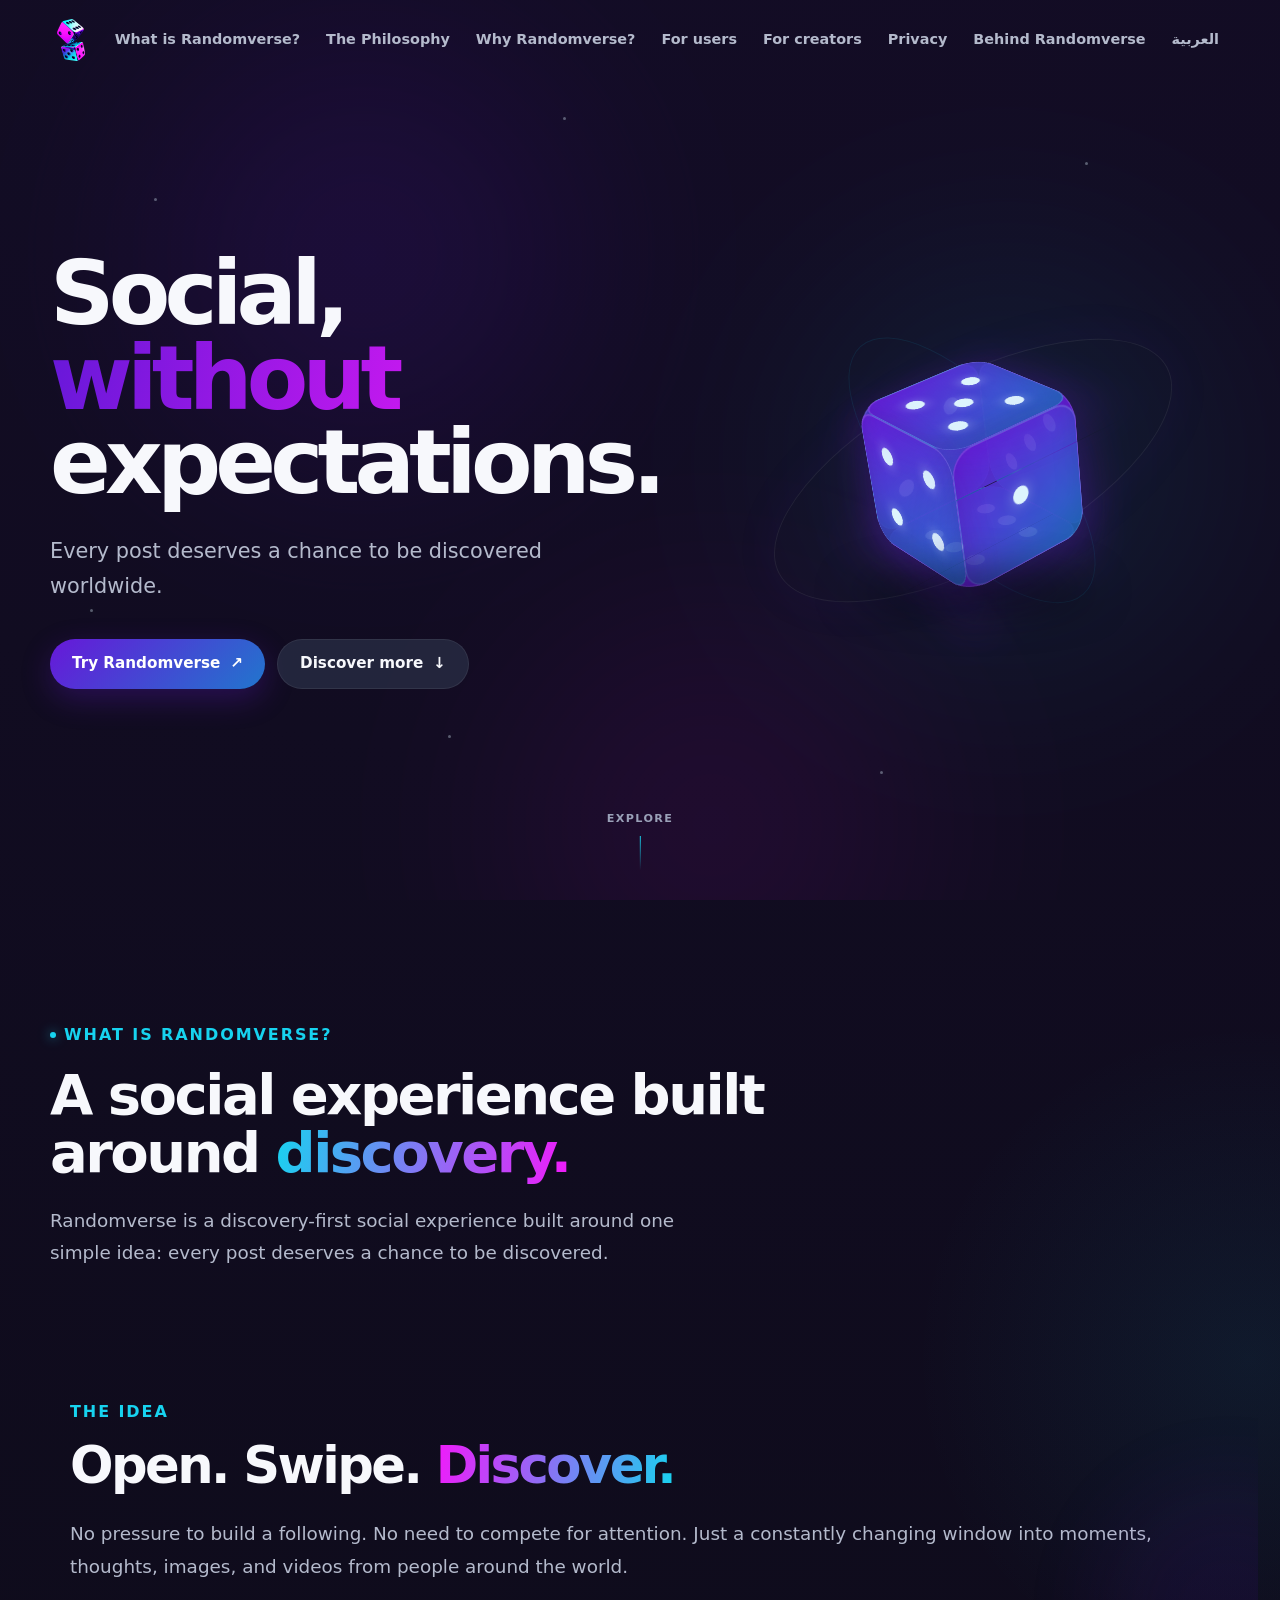
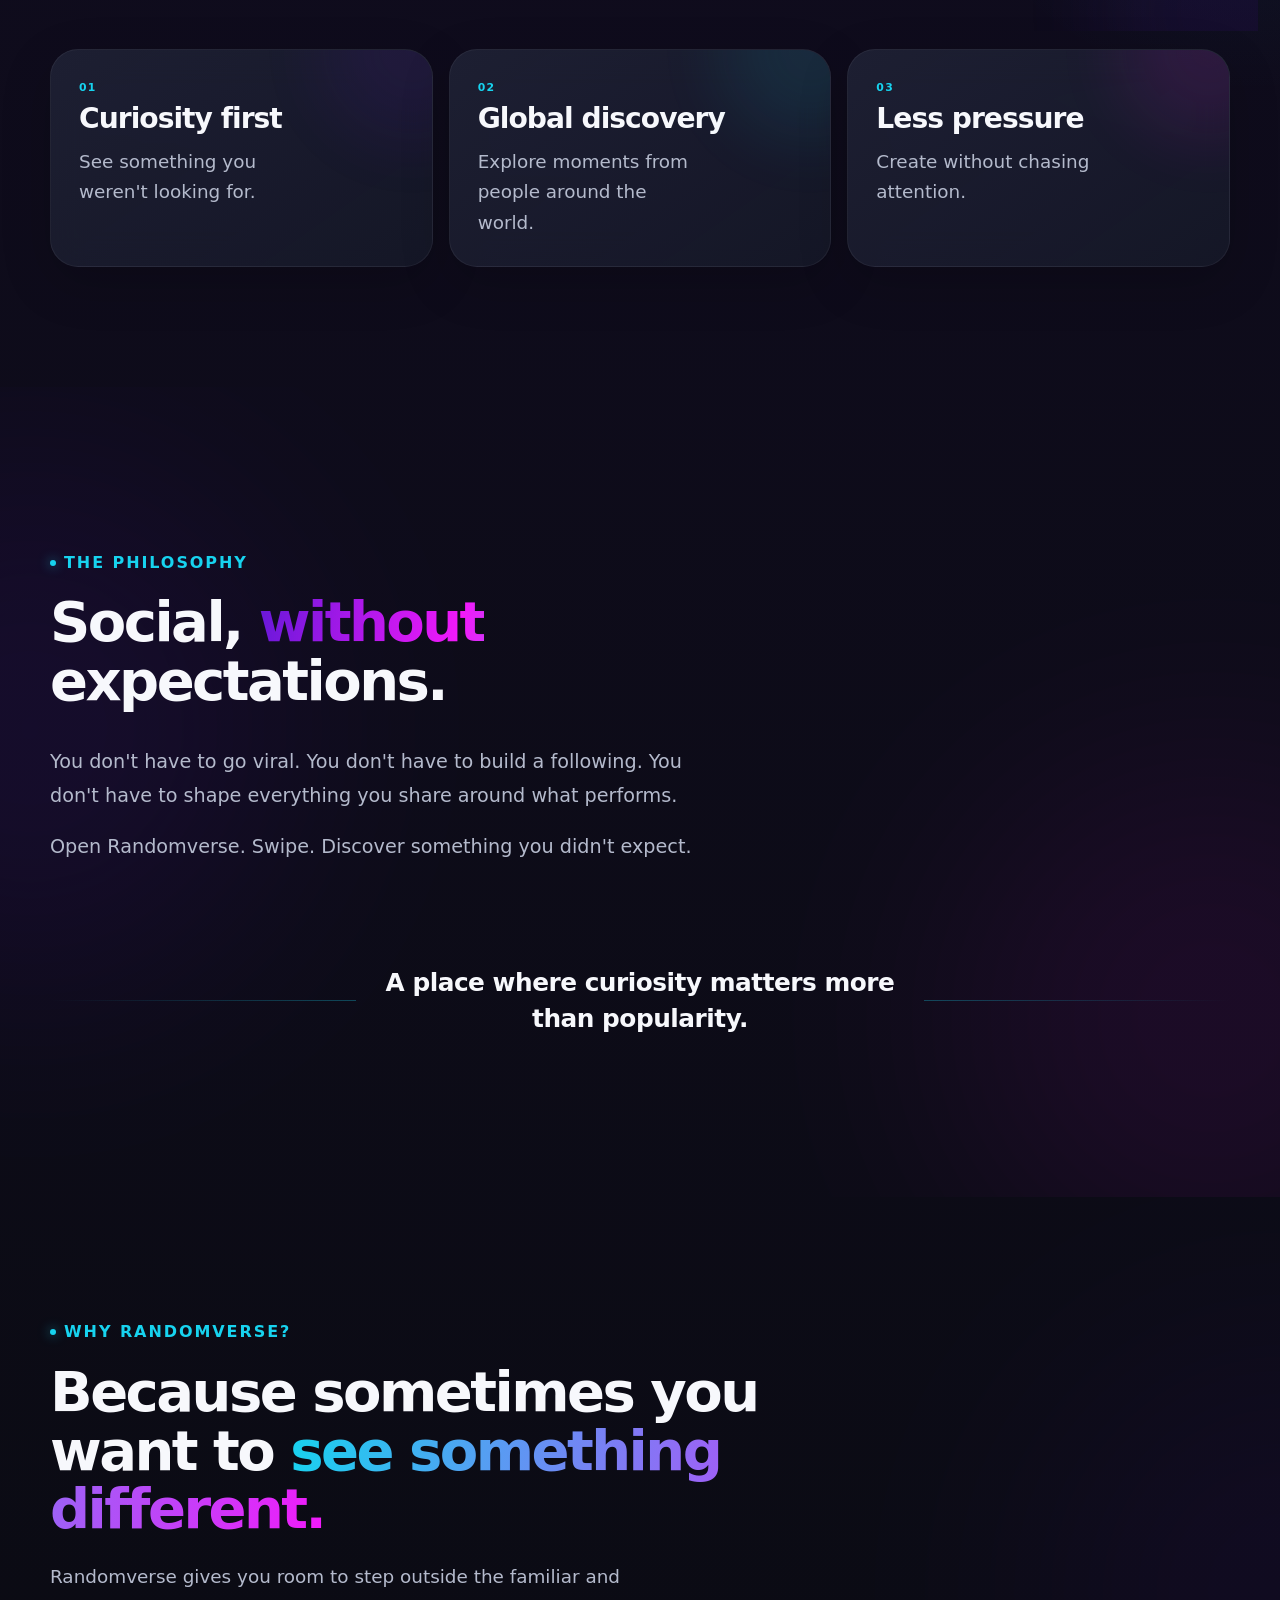
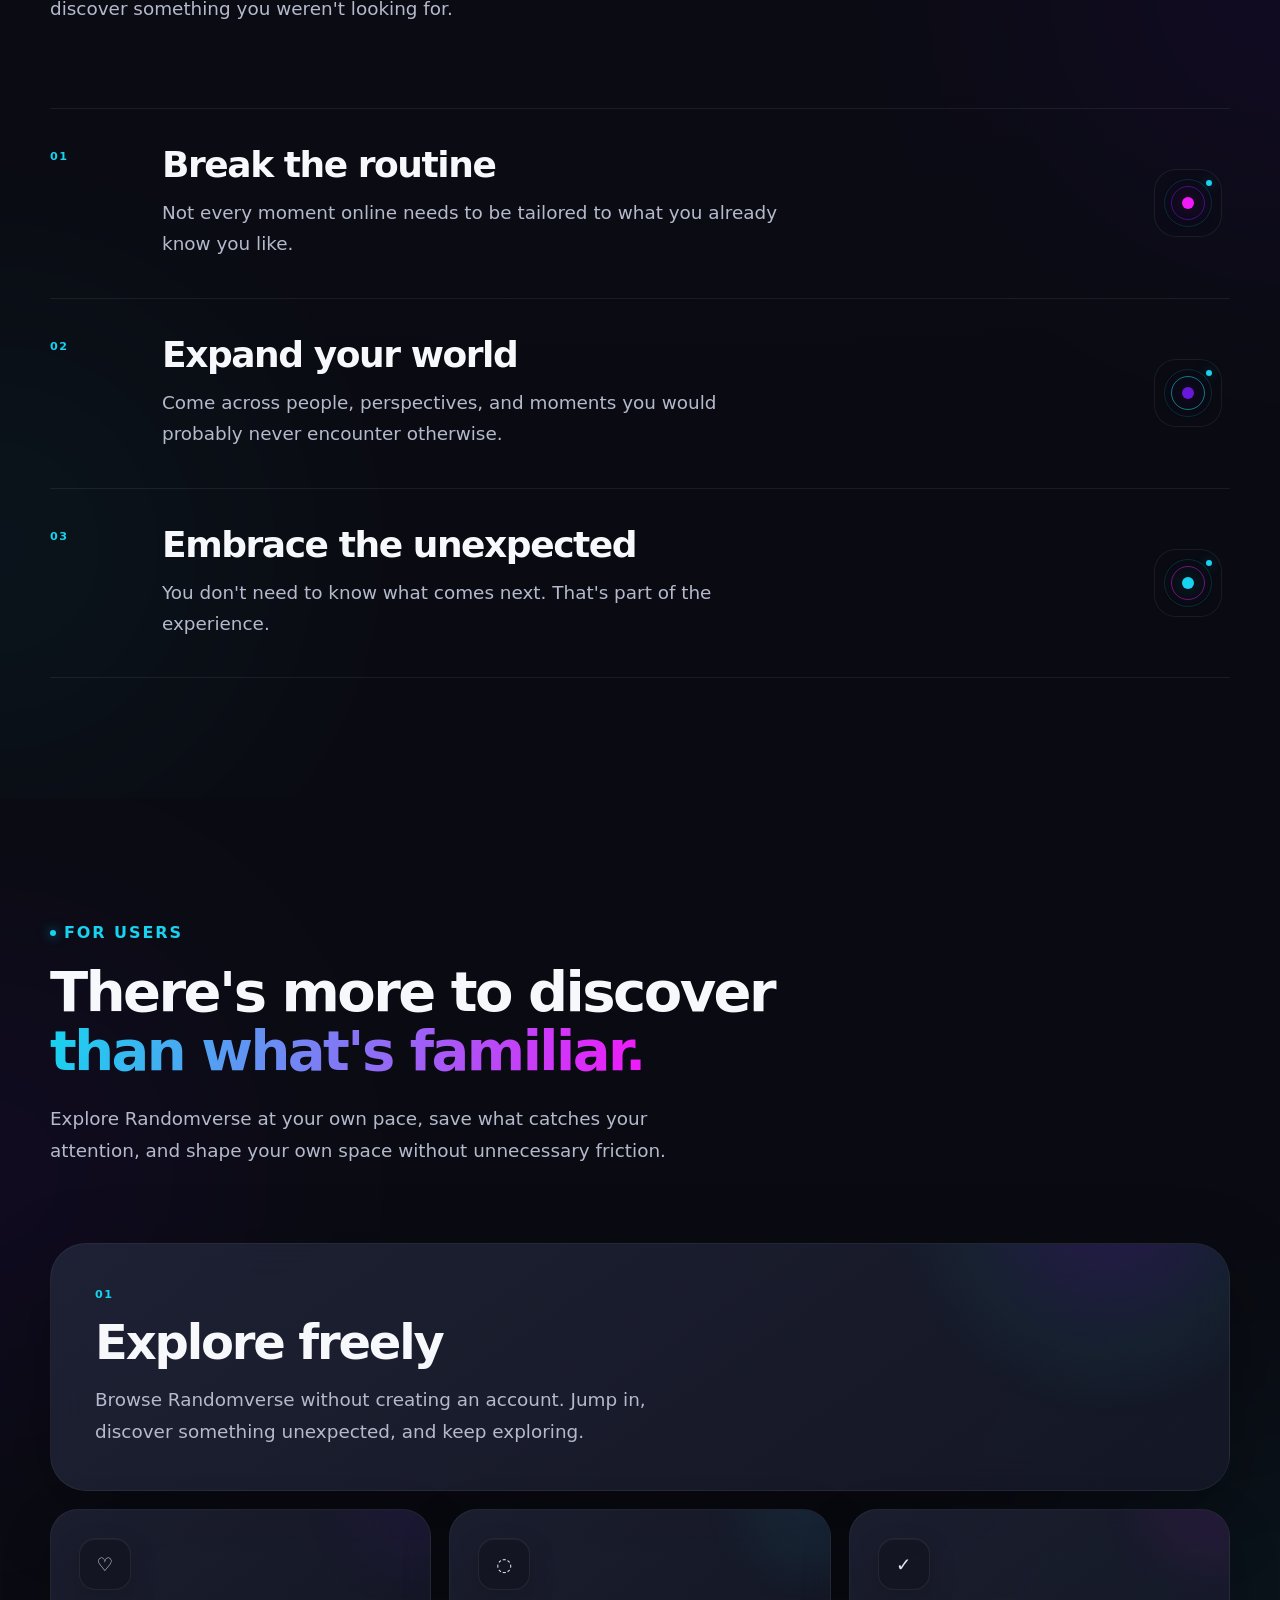
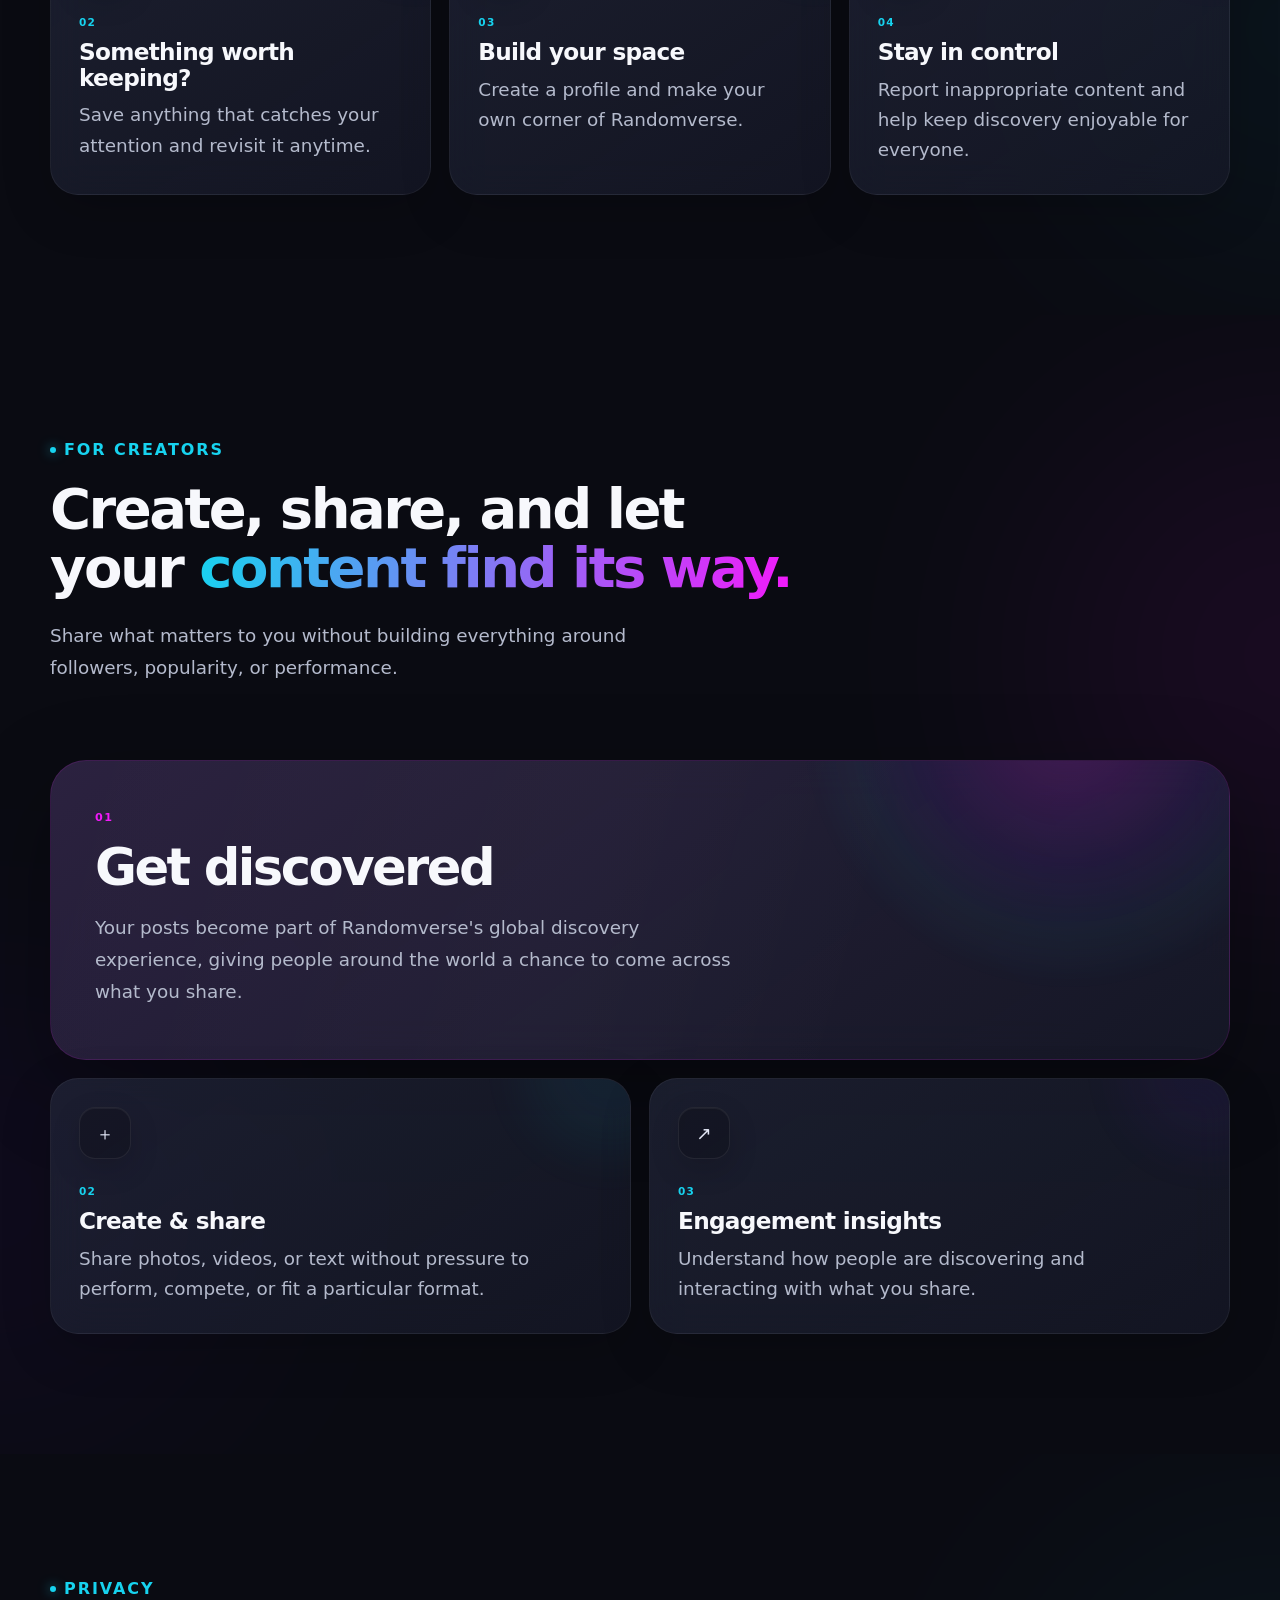
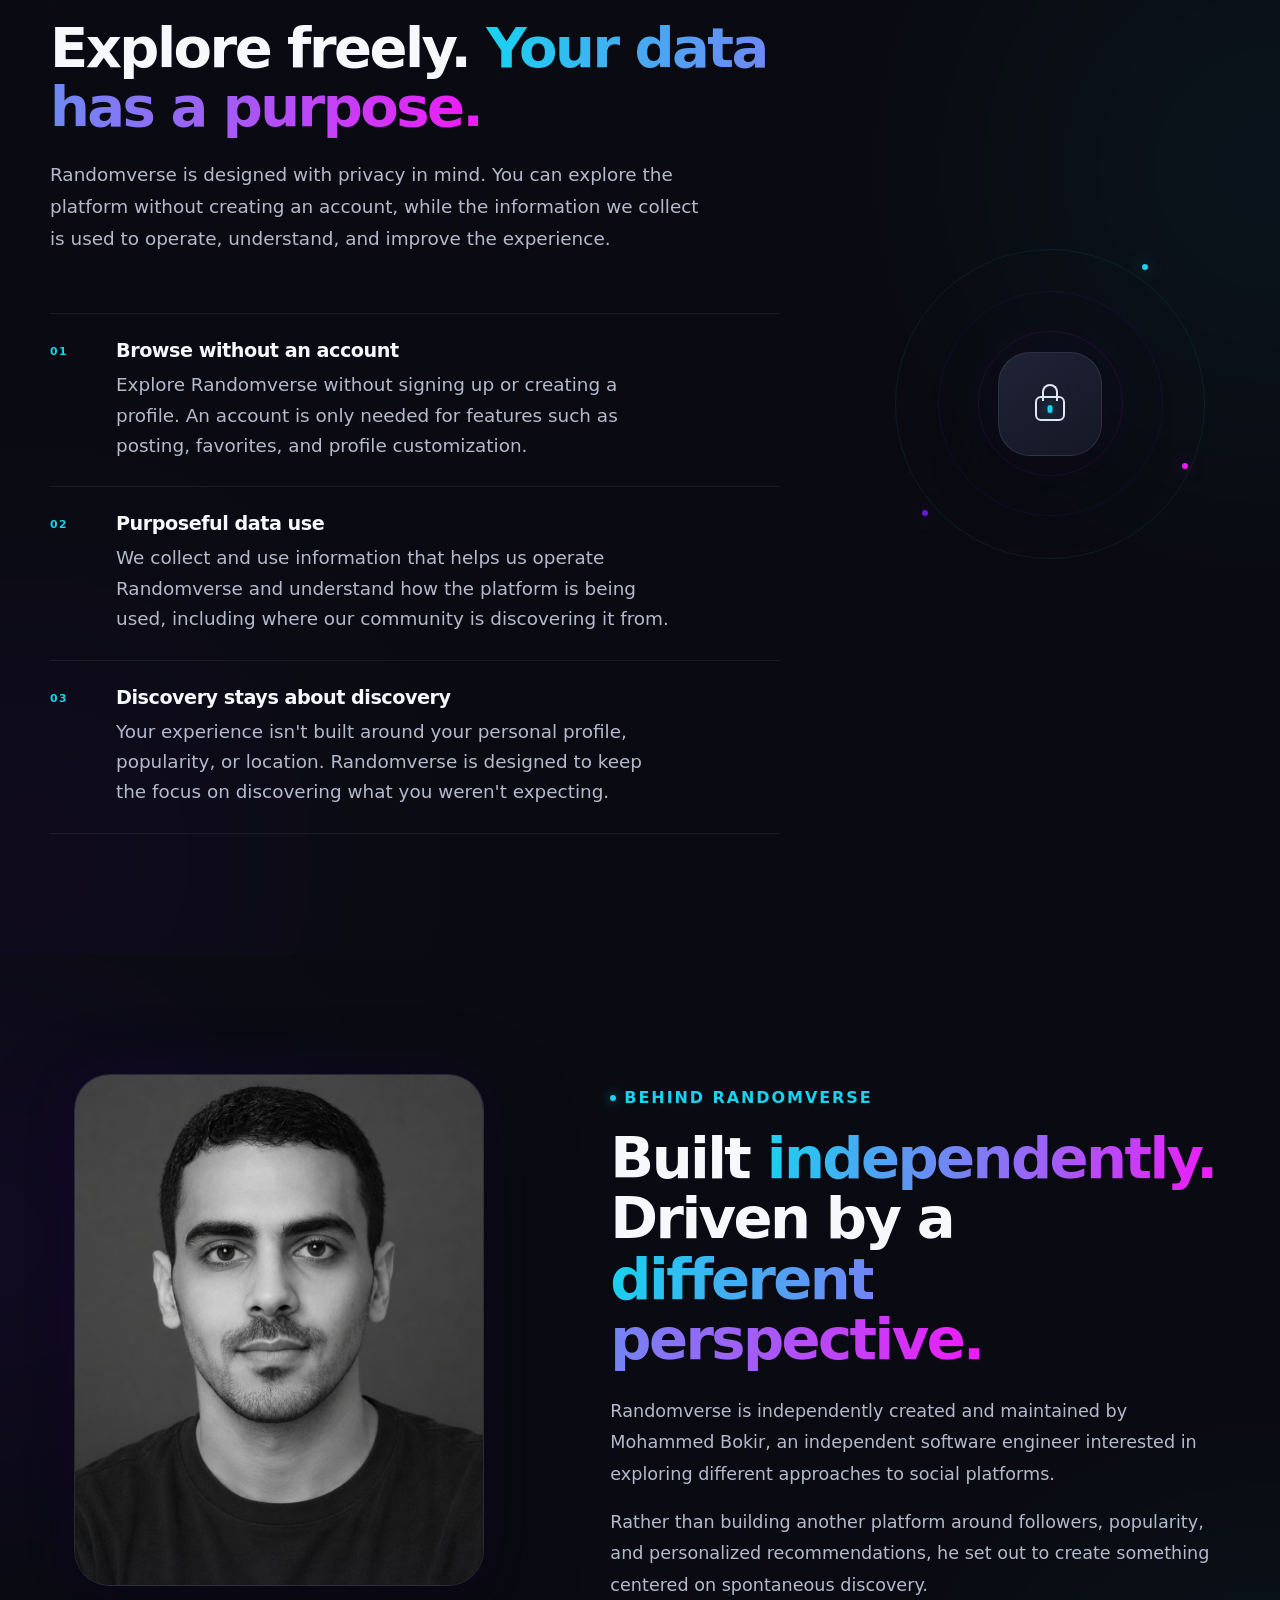
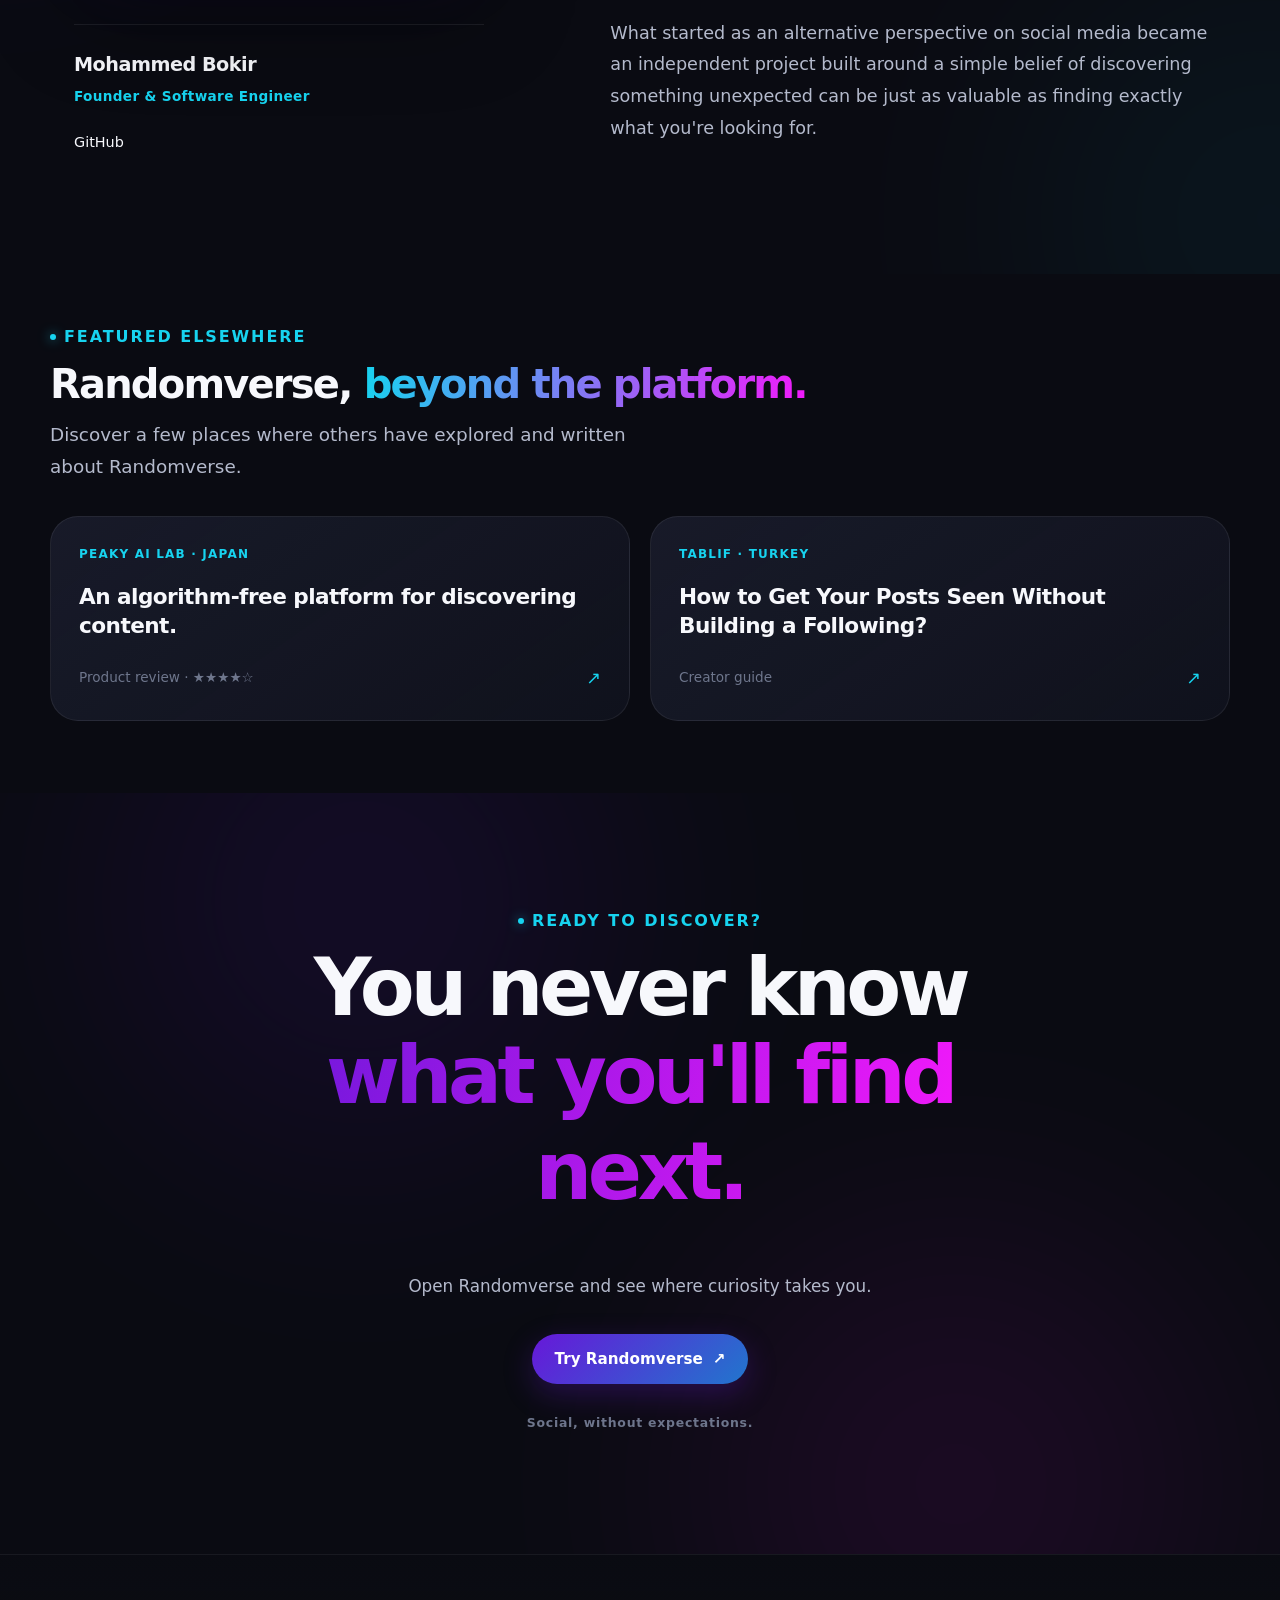
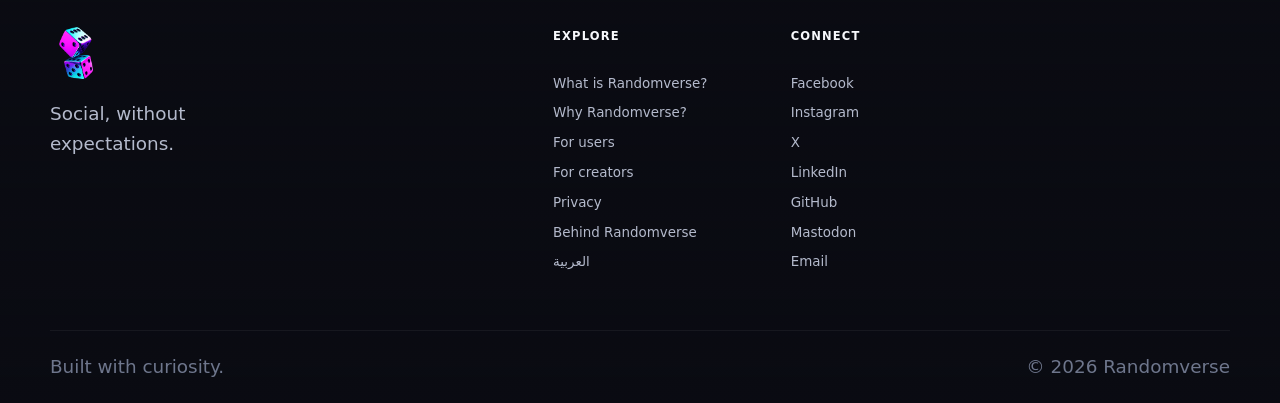
==== commit 6dc2cebc: "Add founder identity section to enhance profile visibility" ====
--- a/index.html
+++ b/index.html
@@ -96,7 +96,15 @@
         "name": "Randomverse",
         "url": "https://randomverse-social.github.io/",
         "logo": "https://ggkghtuxlwnkmwrwtows.supabase.co/storage/v1/object/public/logo/logo.png",
-        "description": "A privacy-first social platform built for serendipitous content discovery.",
+        "description": "An algorithm-free social platform built for serendipitous content discovery.",
+        "founder": {
+          "@type": "Person",
+          "@id": "https://randomverse-social.github.io/#mohammed-bokir",
+          "name": "Mohammed Bokir",
+          "url": "https://randomverse-social.github.io/#behind-randomverse",
+          "jobTitle": "Founder and Independent Software Engineer",
+          "sameAs": ["https://github.com/MohammedBokir"]
+        },
         "sameAs": [
           "https://linkedin.com/company/randomverse",
           "https://github.com/randomverse-social",
@@ -745,40 +753,6 @@
                   height="600"
                 />
               </div>
-
-              <span class="founder__portrait-caption">
-                The person behind Randomverse.
-              </span>
-            </div>
-
-            <div class="founder__content reveal">
-              <p class="eyebrow">Behind Randomverse</p>
-
-              <h2 class="section-title">
-                Built <span class="gradient-text">independently.</span> Driven
-                by a
-                <span class="gradient-text">different perspective.</span>
-              </h2>
-
-              <p class="founder__description">
-                Randomverse is independently created and maintained by Mohammed
-                Bokir, an independent software engineer interested in exploring
-                different approaches to social platforms.
-              </p>
-
-              <p class="founder__description">
-                Rather than building another platform around followers,
-                popularity, and personalized recommendations, he set out to
-                create something centered on spontaneous discovery.
-              </p>
-
-              <p class="founder__description">
-                What started as an alternative perspective on social media
-                became an independent project built around a simple belief of
-                discovering something unexpected can be just as valuable as
-                finding exactly what you're looking for.
-              </p>
-
               <div class="founder__identity">
                 <span class="founder__name">Mohammed Bokir</span>
                 <span class="founder__role"
@@ -795,15 +769,44 @@
                   </a>
 
                   <!-- <a
-                    href="https://www.linkedin.com/in/YOUR_USERNAME/"
-                    target="_blank"
-                    rel="noopener noreferrer"
-                    aria-label="LinkedIn profile"
-                  >
-                    LinkedIn
-                  </a> -->
-                </div>
-              </div>
+                                href="https://www.linkedin.com/in/YOUR_USERNAME/"
+                                target="_blank"
+                                rel="noopener noreferrer"
+                                aria-label="LinkedIn profile"
+                              >
+                                LinkedIn
+                              </a> -->
+                </div>
+              </div>
+            </div>
+
+            <div class="founder__content reveal">
+              <p class="eyebrow">Behind Randomverse</p>
+
+              <h2 class="section-title">
+                Built <span class="gradient-text">independently.</span> Driven
+                by a
+                <span class="gradient-text">different perspective.</span>
+              </h2>
+
+              <p class="founder__description">
+                Randomverse is independently created and maintained by Mohammed
+                Bokir, an independent software engineer interested in exploring
+                different approaches to social platforms.
+              </p>
+
+              <p class="founder__description">
+                Rather than building another platform around followers,
+                popularity, and personalized recommendations, he set out to
+                create something centered on spontaneous discovery.
+              </p>
+
+              <p class="founder__description">
+                What started as an alternative perspective on social media
+                became an independent project built around a simple belief of
+                discovering something unexpected can be just as valuable as
+                finding exactly what you're looking for.
+              </p>
             </div>
           </div>
         </div>
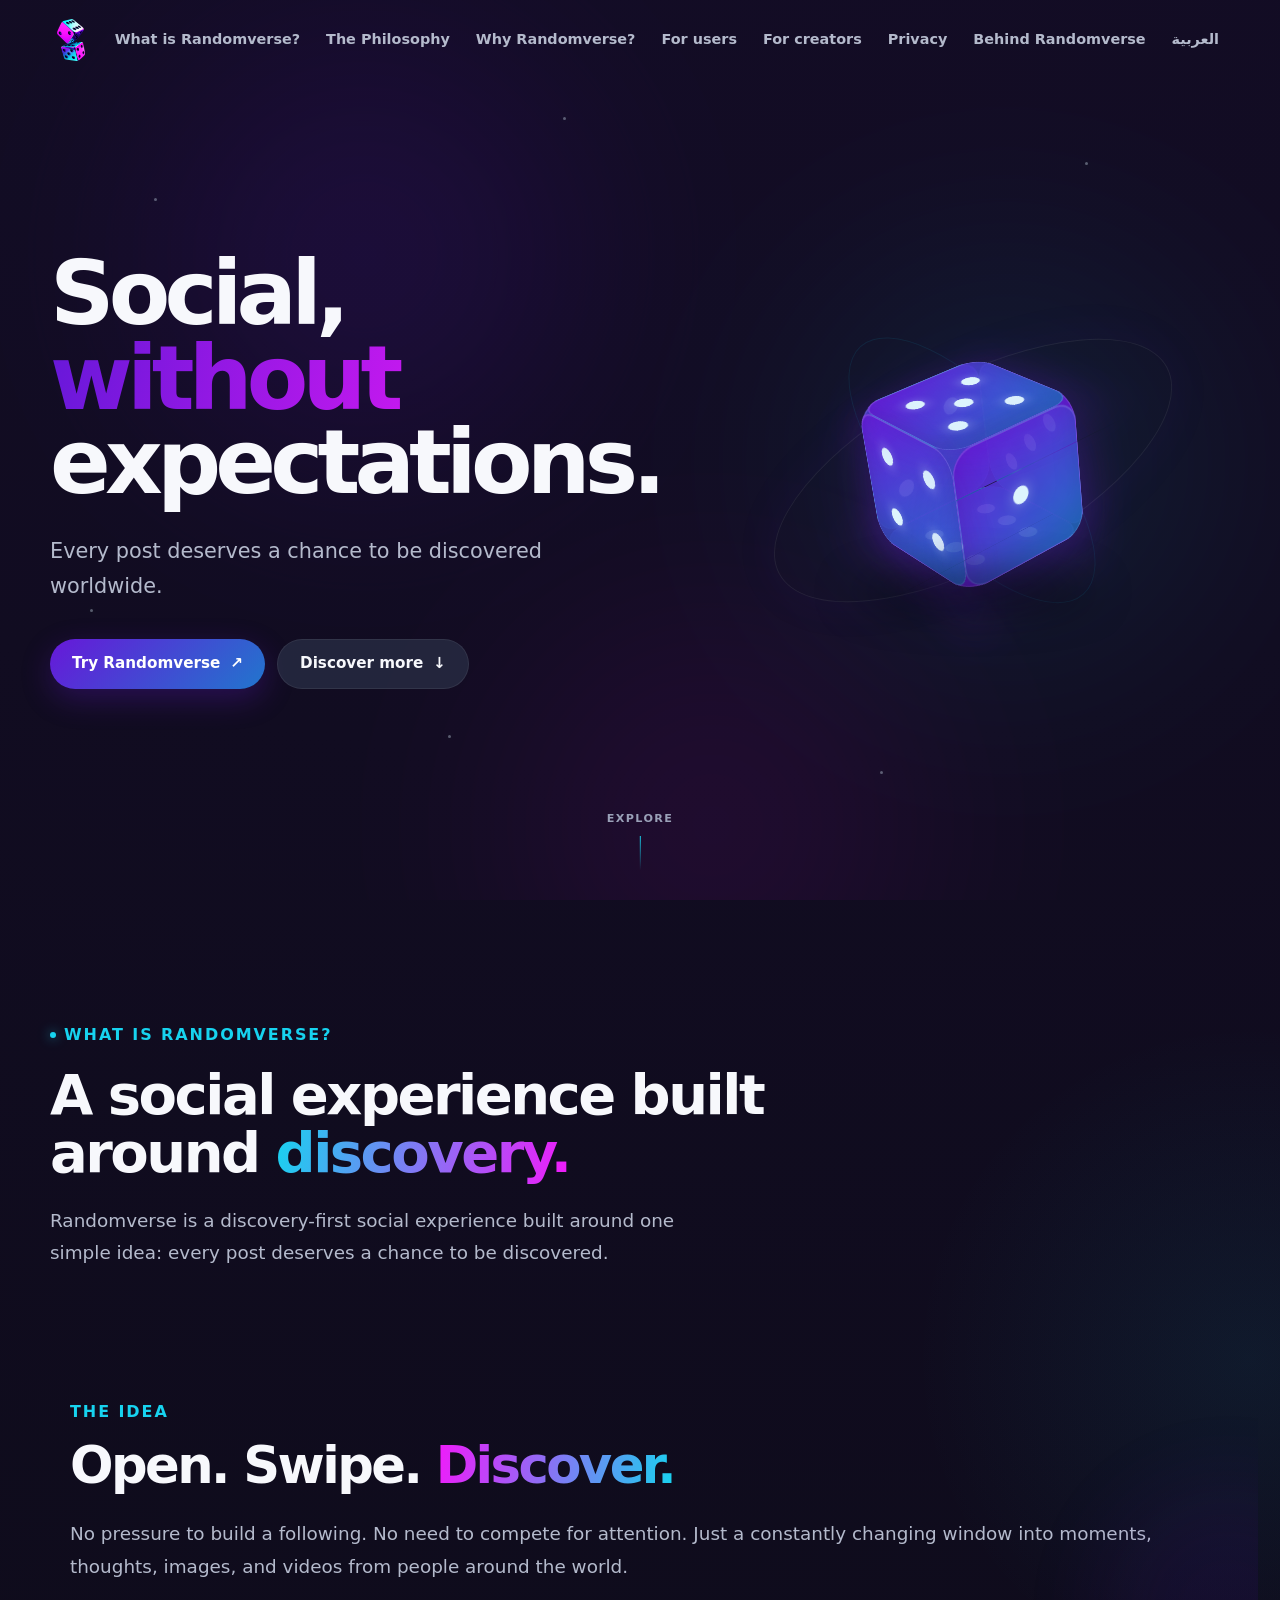
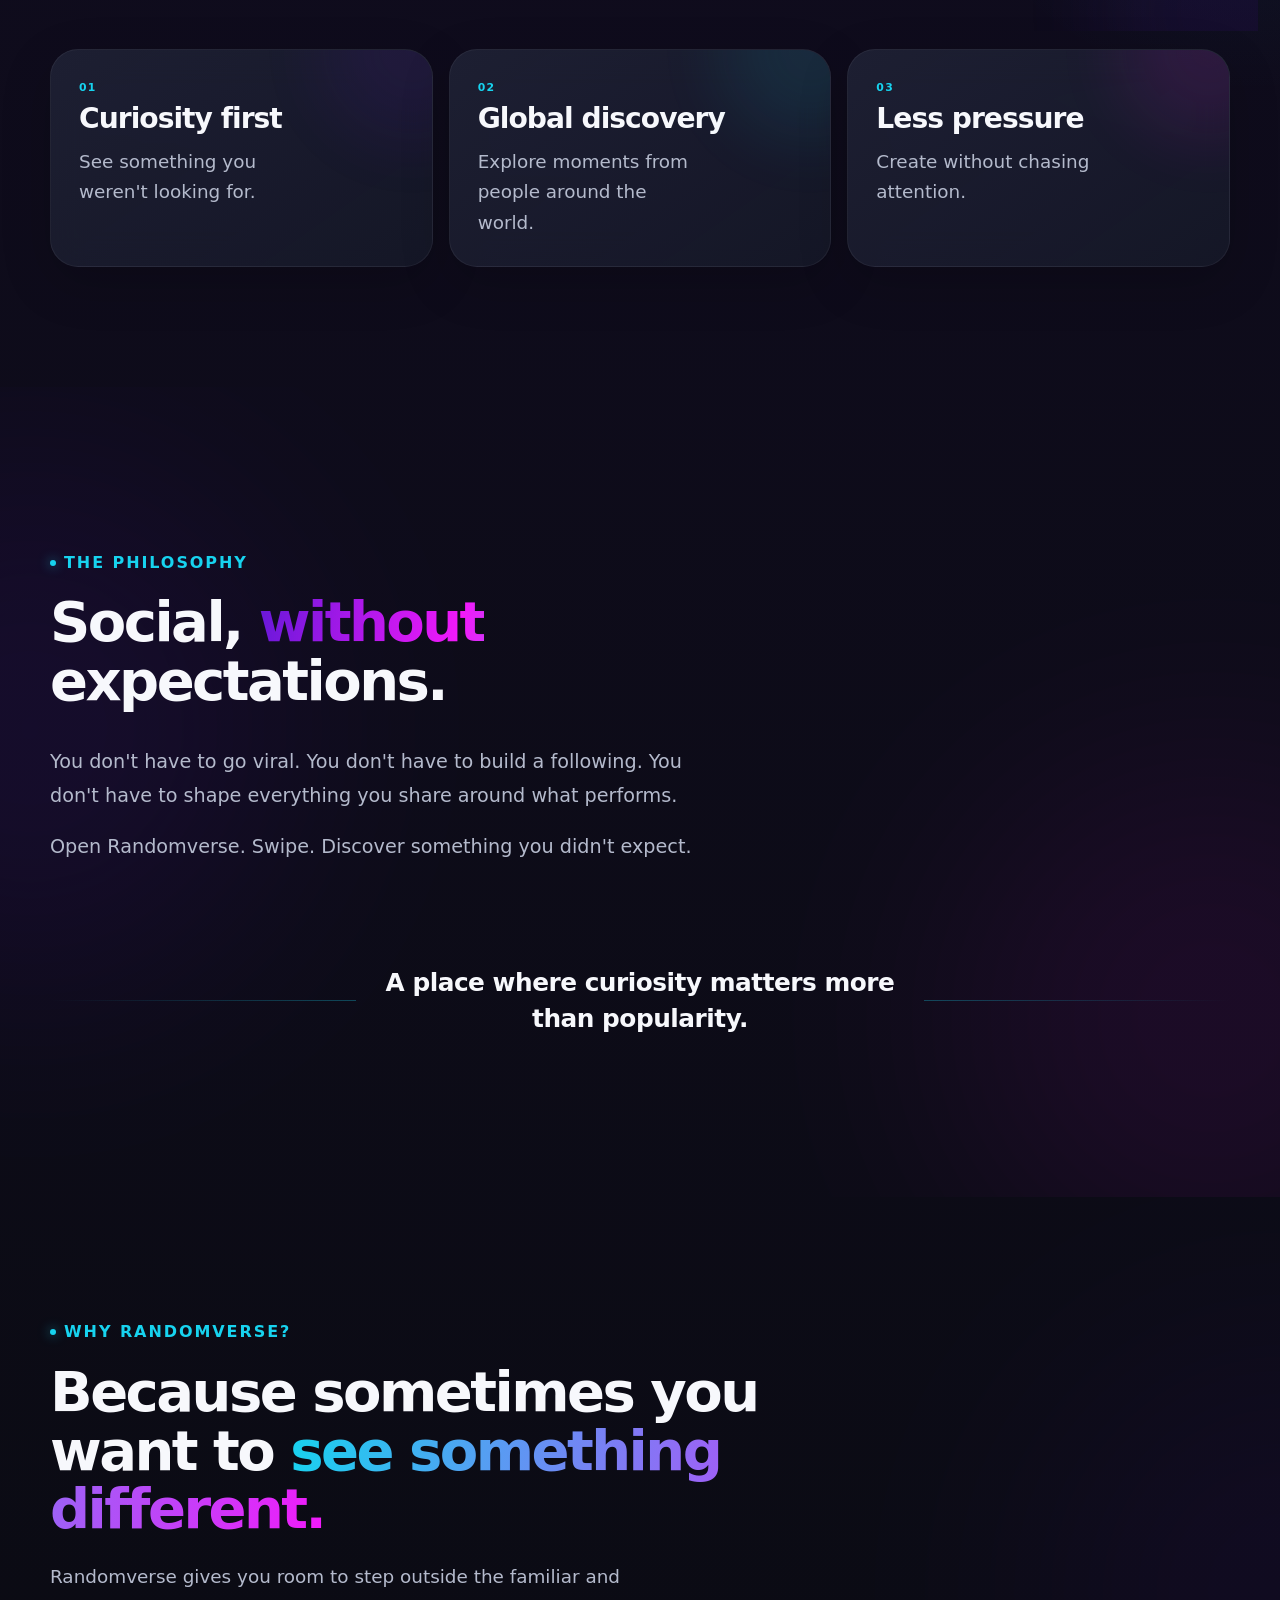
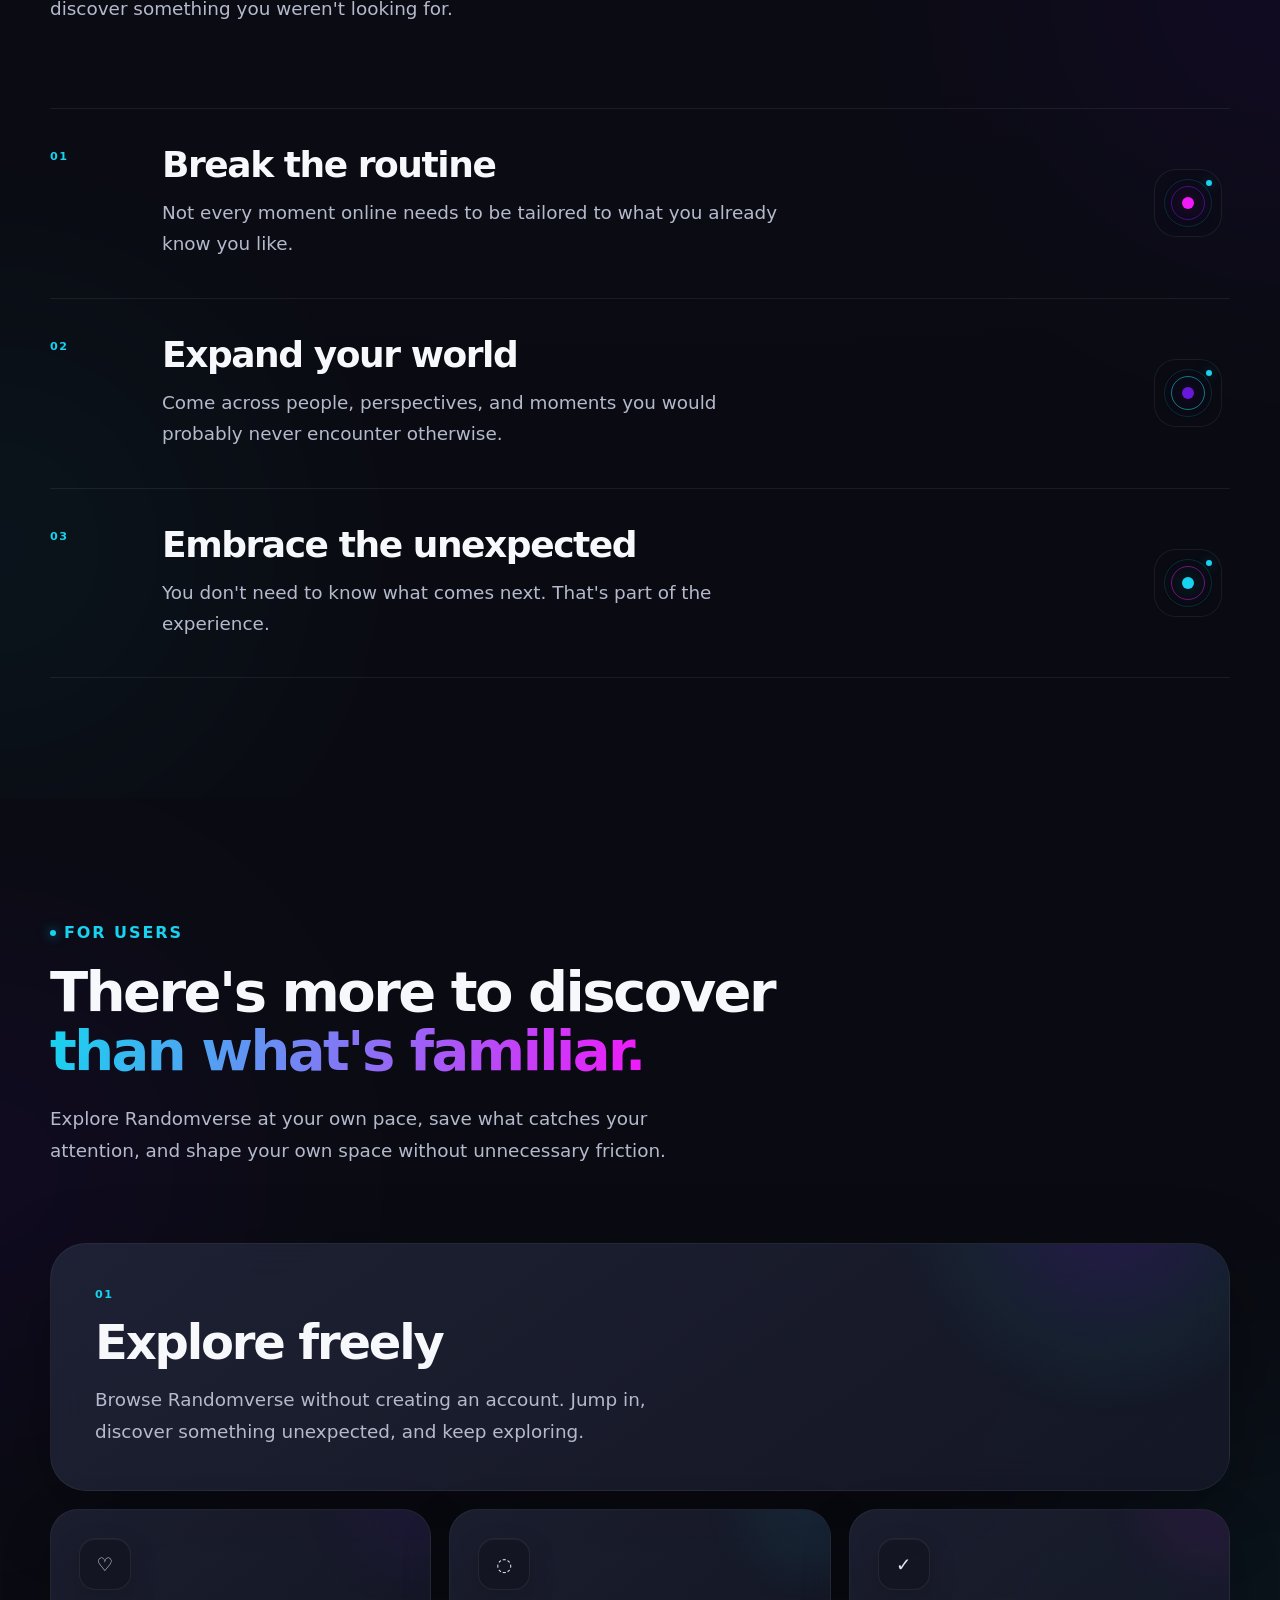
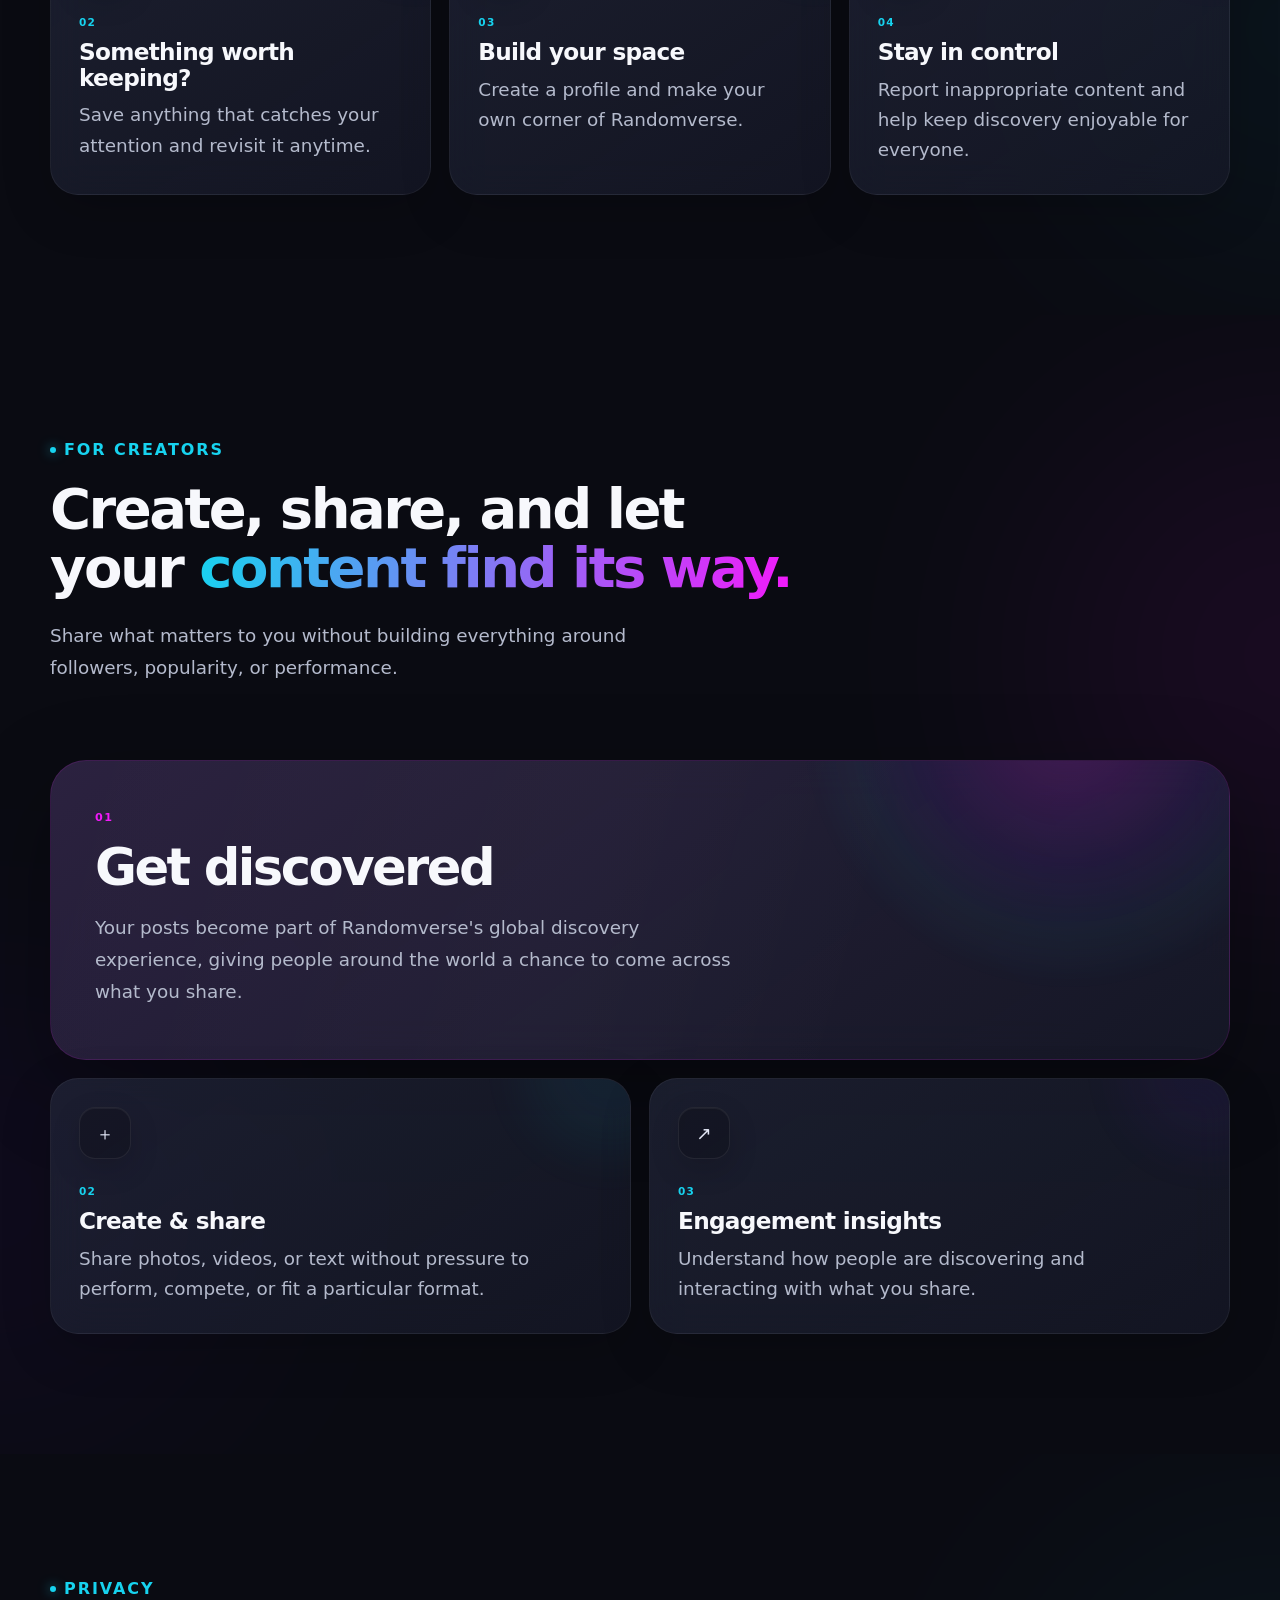
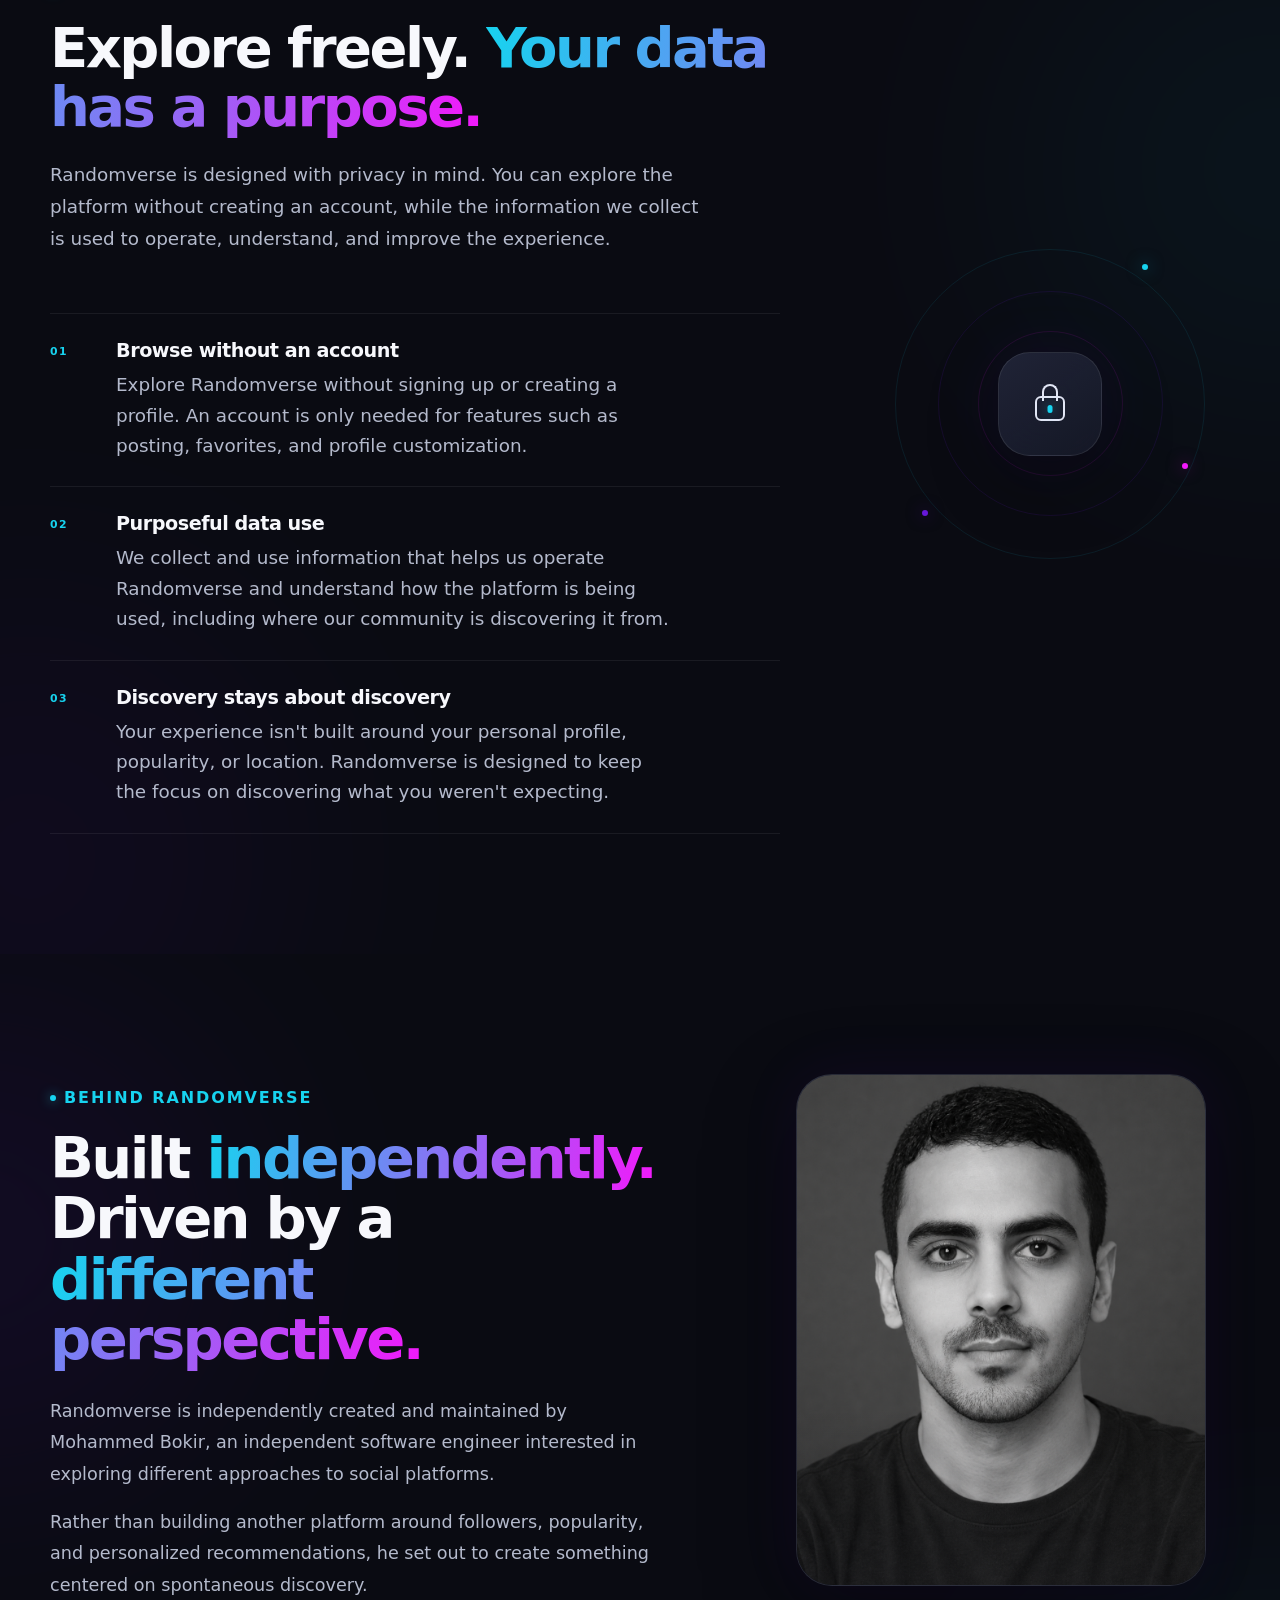
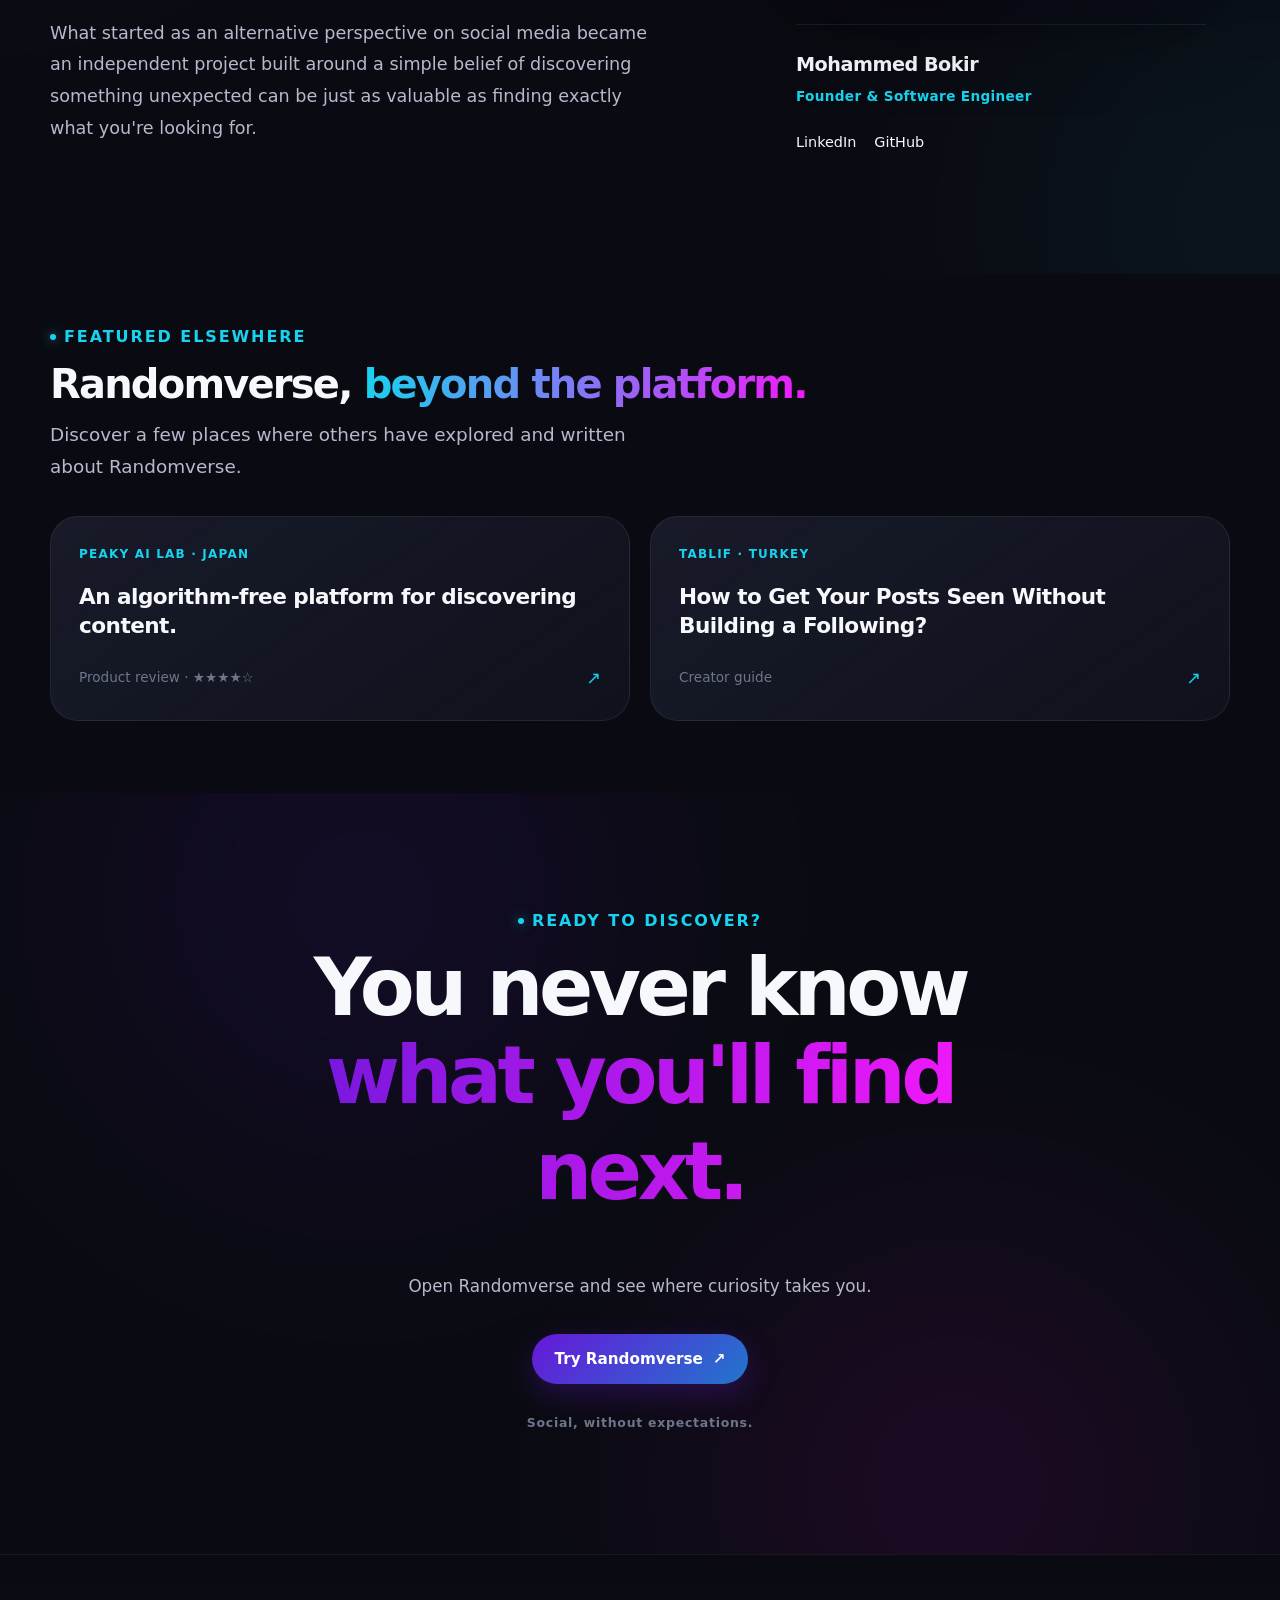
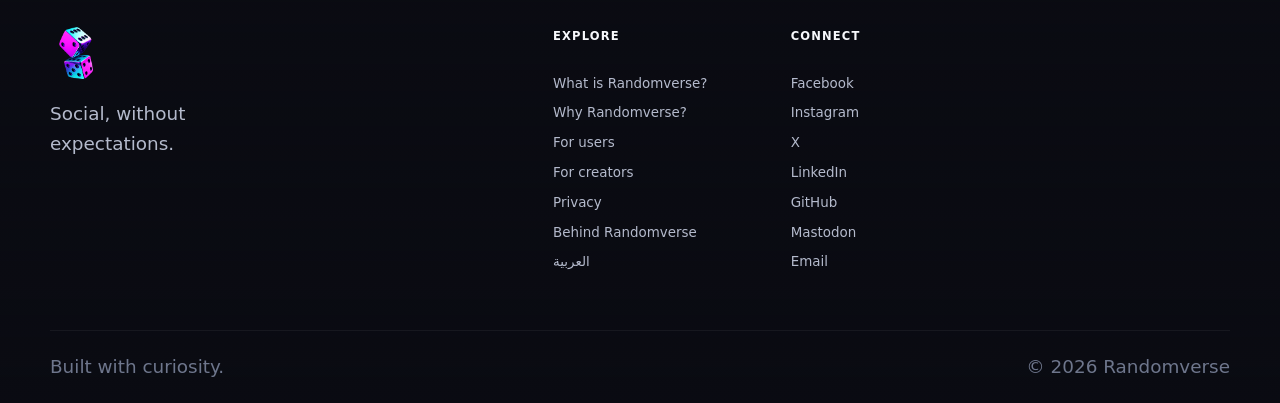
==== commit 52a1ea5c: "Add LinkedIn profile link to founder's section for enhanced visibility" ====
--- a/index.html
+++ b/index.html
@@ -103,7 +103,10 @@
           "name": "Mohammed Bokir",
           "url": "https://randomverse-social.github.io/#behind-randomverse",
           "jobTitle": "Founder and Independent Software Engineer",
-          "sameAs": ["https://github.com/MohammedBokir"]
+          "sameAs": [
+            "https://github.com/MohammedBokir",
+            "https://ae.linkedin.com/in/mohammed-bokir-b75548451"
+          ]
         },
         "sameAs": [
           "https://linkedin.com/company/randomverse",
@@ -760,6 +763,15 @@
                 >
                 <div class="founder__links">
                   <a
+                    href="https://ae.linkedin.com/in/mohammed-bokir-b75548451/"
+                    target="_blank"
+                    rel="noopener noreferrer"
+                    aria-label="LinkedIn profile"
+                  >
+                    LinkedIn
+                  </a>
+
+                  <a
                     href="https://github.com/MohammedBokir"
                     target="_blank"
                     rel="noopener noreferrer"
@@ -767,15 +779,6 @@
                   >
                     GitHub
                   </a>
-
-                  <!-- <a
-                                href="https://www.linkedin.com/in/YOUR_USERNAME/"
-                                target="_blank"
-                                rel="noopener noreferrer"
-                                aria-label="LinkedIn profile"
-                              >
-                                LinkedIn
-                              </a> -->
                 </div>
               </div>
             </div>
--- a/css/founder.css
+++ b/css/founder.css
@@ -14,13 +14,10 @@
 
 .founder__glow {
   position: absolute;
-
   width: 480px;
   height: 480px;
-
   border-radius: 50%;
   filter: blur(130px);
-
   pointer-events: none;
   z-index: -1;
 }
@@ -28,20 +25,16 @@
 .founder__glow--one {
   top: 5%;
   left: -20%;
-
   background: var(--primary);
   opacity: 0.09;
-
   animation: founder-drift-one 16s ease-in-out infinite;
 }
 
 .founder__glow--two {
   right: -18%;
   bottom: -20%;
-
   background: var(--secondary);
   opacity: 0.055;
-
   animation: founder-drift-two 19s ease-in-out infinite;
 }
 
@@ -49,16 +42,46 @@
    LAYOUT
    ========================================================= */
 
-.founder__layout {
+/* English: Content left, portrait right */
+[dir="ltr"] .founder__layout {
   display: grid;
-
-  grid-template-columns:
-    minmax(280px, 0.85fr)
-    minmax(0, 1.15fr);
-
+  grid-template-columns: minmax(0, 1.15fr) minmax(280px, 0.85fr);
+  grid-template-areas: "content portrait";
   align-items: center;
-
   gap: clamp(55px, 8vw, 110px);
+  direction: ltr;
+}
+
+[dir="ltr"] .founder__content {
+  grid-area: content;
+  direction: ltr;
+  text-align: left;
+}
+
+[dir="ltr"] .founder__portrait {
+  grid-area: portrait;
+  direction: ltr;
+}
+
+/* Arabic: Portrait left, content right */
+[dir="rtl"] .founder__layout {
+  display: grid;
+  grid-template-columns: minmax(280px, 0.85fr) minmax(0, 1.15fr);
+  grid-template-areas: "portrait content";
+  align-items: center;
+  gap: clamp(55px, 8vw, 110px);
+  direction: ltr;
+}
+
+[dir="rtl"] .founder__portrait {
+  grid-area: portrait;
+  direction: rtl;
+}
+
+[dir="rtl"] .founder__content {
+  grid-area: content;
+  direction: rtl;
+  text-align: right;
 }
 
 /* =========================================================
@@ -67,22 +90,16 @@
 
 .founder__portrait {
   position: relative;
-
   width: 100%;
   max-width: 410px;
-
   justify-self: center;
 }
 
 .founder__portrait-frame {
   position: relative;
-
   width: 100%;
-
   aspect-ratio: 4 / 5;
-
   overflow: hidden;
-
   border-radius: var(--radius-xl);
 
   background: linear-gradient(
@@ -100,7 +117,6 @@
 
 .founder__portrait-frame::after {
   content: "";
-
   position: absolute;
   inset: 0;
 
@@ -112,10 +128,8 @@
 .founder__portrait-frame img {
   width: 100%;
   height: 100%;
-
   object-fit: cover;
   object-position: center;
-
   transition: transform 700ms var(--ease-standard);
 }
 
@@ -129,16 +143,11 @@
 
 .founder__portrait-caption {
   display: block;
-
   margin-top: 20px;
-
   color: var(--disabled-text);
-
   font-size: 0.85rem;
   font-weight: 500;
-
   letter-spacing: 0.025em;
-
   text-align: center;
 }
 
@@ -152,7 +161,6 @@
 
 .founder__content .section-title {
   max-width: 650px;
-
   font-size: clamp(2.7rem, 4.5vw, 3.8rem);
 }
 
@@ -162,11 +170,8 @@
 
 .founder__description {
   max-width: 620px;
-
   margin-top: 25px;
-
   color: var(--secondary-text);
-
   font-size: clamp(1rem, 1.5vw, 1.1rem);
   line-height: 1.8;
 }
@@ -183,18 +188,14 @@
   display: flex;
   flex-direction: column;
   align-items: flex-start;
-
   gap: 5px;
-
   margin-top: 38px;
   padding-top: 25px;
-
   border-top: 1px solid rgba(255, 255, 255, 0.08);
 }
 
 .founder__name {
   color: var(--primary-text);
-
   font-size: 1.2rem;
   font-weight: 750;
   letter-spacing: -0.025em;
@@ -202,128 +203,15 @@
 
 .founder__role {
   color: var(--secondary);
-
   font-size: 0.85rem;
   font-weight: 600;
   letter-spacing: 0.025em;
 }
 
 /* =========================================================
-   ANIMATIONS
-   ========================================================= */
-
-@keyframes founder-drift-one {
-  0%,
-  100% {
-    transform: translate3d(0, 0, 0);
-  }
-
-  50% {
-    transform: translate3d(30px, 25px, 0);
-  }
-}
-
-@keyframes founder-drift-two {
-  0%,
-  100% {
-    transform: translate3d(0, 0, 0);
-  }
-
-  50% {
-    transform: translate3d(-30px, -25px, 0);
-  }
-}
-
-/* =========================================================
-   TABLET
-   ========================================================= */
-
-@media (max-width: 900px) {
-  .founder__layout {
-    grid-template-columns:
-      minmax(220px, 0.8fr)
-      minmax(0, 1.2fr);
-
-    gap: 45px;
-  }
-
-  .founder__content .section-title {
-    font-size: 2.8rem;
-  }
-
-  .founder__portrait {
-    max-width: 340px;
-  }
-}
-
-/* =========================================================
-   MOBILE
-   ========================================================= */
-
-@media (max-width: 700px) {
-  .founder__layout {
-    grid-template-columns: 1fr;
-
-    gap: 48px;
-  }
-
-  .founder__portrait {
-    width: min(100%, 340px);
-    max-width: none;
-
-    justify-self: start;
-  }
-
-  .founder__portrait-caption {
-    text-align: left;
-  }
-
-  .founder__content {
-    max-width: 100%;
-  }
-
-  .founder__content .section-title {
-    font-size: 2.7rem;
-  }
-}
-
-@media (max-width: 520px) {
-  .founder__layout {
-    gap: 38px;
-  }
-
-  .founder__portrait {
-    width: min(100%, 290px);
-  }
-
-  .founder__content .section-title {
-    font-size: 2.35rem;
-  }
-
-  .founder__description {
-    margin-top: 20px;
-
-    font-size: 1rem;
-    line-height: 1.75;
-  }
-
-  .founder__identity {
-    margin-top: 30px;
-  }
-}
-
-/* =========================================================
-   REDUCED MOTION
-   ========================================================= */
-
-@media (prefers-reduced-motion: reduce) {
-  .founder__glow,
-  .founder__portrait-frame img {
-    animation: none;
-    transition: none;
-  }
-}
-/* Founder social links */
+   SOCIAL LINKS
+   ========================================================= */
+
 .founder__links {
   display: flex;
   align-items: center;
@@ -339,6 +227,7 @@
   font-size: 0.9rem;
   font-weight: 500;
   text-decoration: none;
+
   transition:
     color 0.25s ease,
     transform 0.25s ease;
@@ -355,35 +244,140 @@
   border-radius: 3px;
 }
 
-@media (max-width: 700px) {
+/* =========================================================
+   ANIMATIONS
+   ========================================================= */
+
+@keyframes founder-drift-one {
+  0%,
+  100% {
+    transform: translate3d(0, 0, 0);
+  }
+
+  50% {
+    transform: translate3d(30px, 25px, 0);
+  }
+}
+
+@keyframes founder-drift-two {
+  0%,
+  100% {
+    transform: translate3d(0, 0, 0);
+  }
+
+  50% {
+    transform: translate3d(-30px, -25px, 0);
+  }
+}
+
+/* =========================================================
+   TABLET
+   ========================================================= */
+
+@media (max-width: 900px) {
+  .founder__layout {
+    gap: 45px;
+  }
+
+  .founder__content .section-title {
+    font-size: 2.8rem;
+  }
+
+  .founder__portrait {
+    max-width: 340px;
+  }
+}
+
+/* =========================================================
+MOBILE
+========================================================= */
+
+@media (max-width: 800px) {
+  [dir="ltr"] .founder__layout,
+  [dir="rtl"] .founder__layout {
+    display: flex;
+    flex-direction: column;
+    grid-template-columns: none;
+    grid-template-areas: none;
+    align-items: stretch;
+    gap: 38px;
+  }
+
+  /* Full text section first */
+  .founder__content {
+    order: 1;
+    width: 100%;
+    max-width: 100%;
+    grid-area: auto;
+  }
+
+  [dir="ltr"] .founder__content {
+    text-align: left;
+  }
+
+  [dir="rtl"] .founder__content {
+    text-align: right;
+  }
+
+  .founder__content .section-title {
+    font-size: 2.7rem;
+  }
+
+  /* Portrait and identity underneath */
+  .founder__portrait {
+    order: 2;
+    width: min(100%, 340px);
+    max-width: none;
+    align-self: center;
+    grid-area: auto;
+  }
+
+  .founder__portrait-caption {
+    text-align: center;
+  }
+
+  .founder__identity {
+    margin-top: 30px;
+  }
+
   .founder__links {
-    justify-content: center;
-  }
-}
-/* Arabic layout */
-[dir="rtl"] .founder__layout {
-  direction: ltr;
-}
-
-[dir="rtl"] .founder__portrait {
-  direction: rtl;
-  grid-column: 1;
-}
-
-[dir="rtl"] .founder__content {
-  direction: rtl;
-  text-align: right;
-  grid-column: 2;
-}
-
-/* Mobile: portrait first, content second */
-@media (max-width: 700px) {
+    justify-content: flex-start;
+  }
+}
+
+/* =========================================================
+SMALL MOBILE
+========================================================= */
+
+@media (max-width: 520px) {
+  [dir="ltr"] .founder__layout,
   [dir="rtl"] .founder__layout {
-    direction: ltr;
-  }
-
-  [dir="rtl"] .founder__portrait,
-  [dir="rtl"] .founder__content {
-    grid-column: 1;
-  }
-}
+    gap: 32px;
+  }
+
+  .founder__portrait {
+    width: min(100%, 290px);
+  }
+
+  .founder__content .section-title {
+    font-size: 2.35rem;
+  }
+
+  .founder__description {
+    margin-top: 20px;
+    font-size: 1rem;
+    line-height: 1.75;
+  }
+}
+
+/* =========================================================
+   REDUCED MOTION
+   ========================================================= */
+
+@media (prefers-reduced-motion: reduce) {
+  .founder__glow,
+  .founder__portrait-frame img {
+    animation: none;
+    transition: none;
+  }
+}
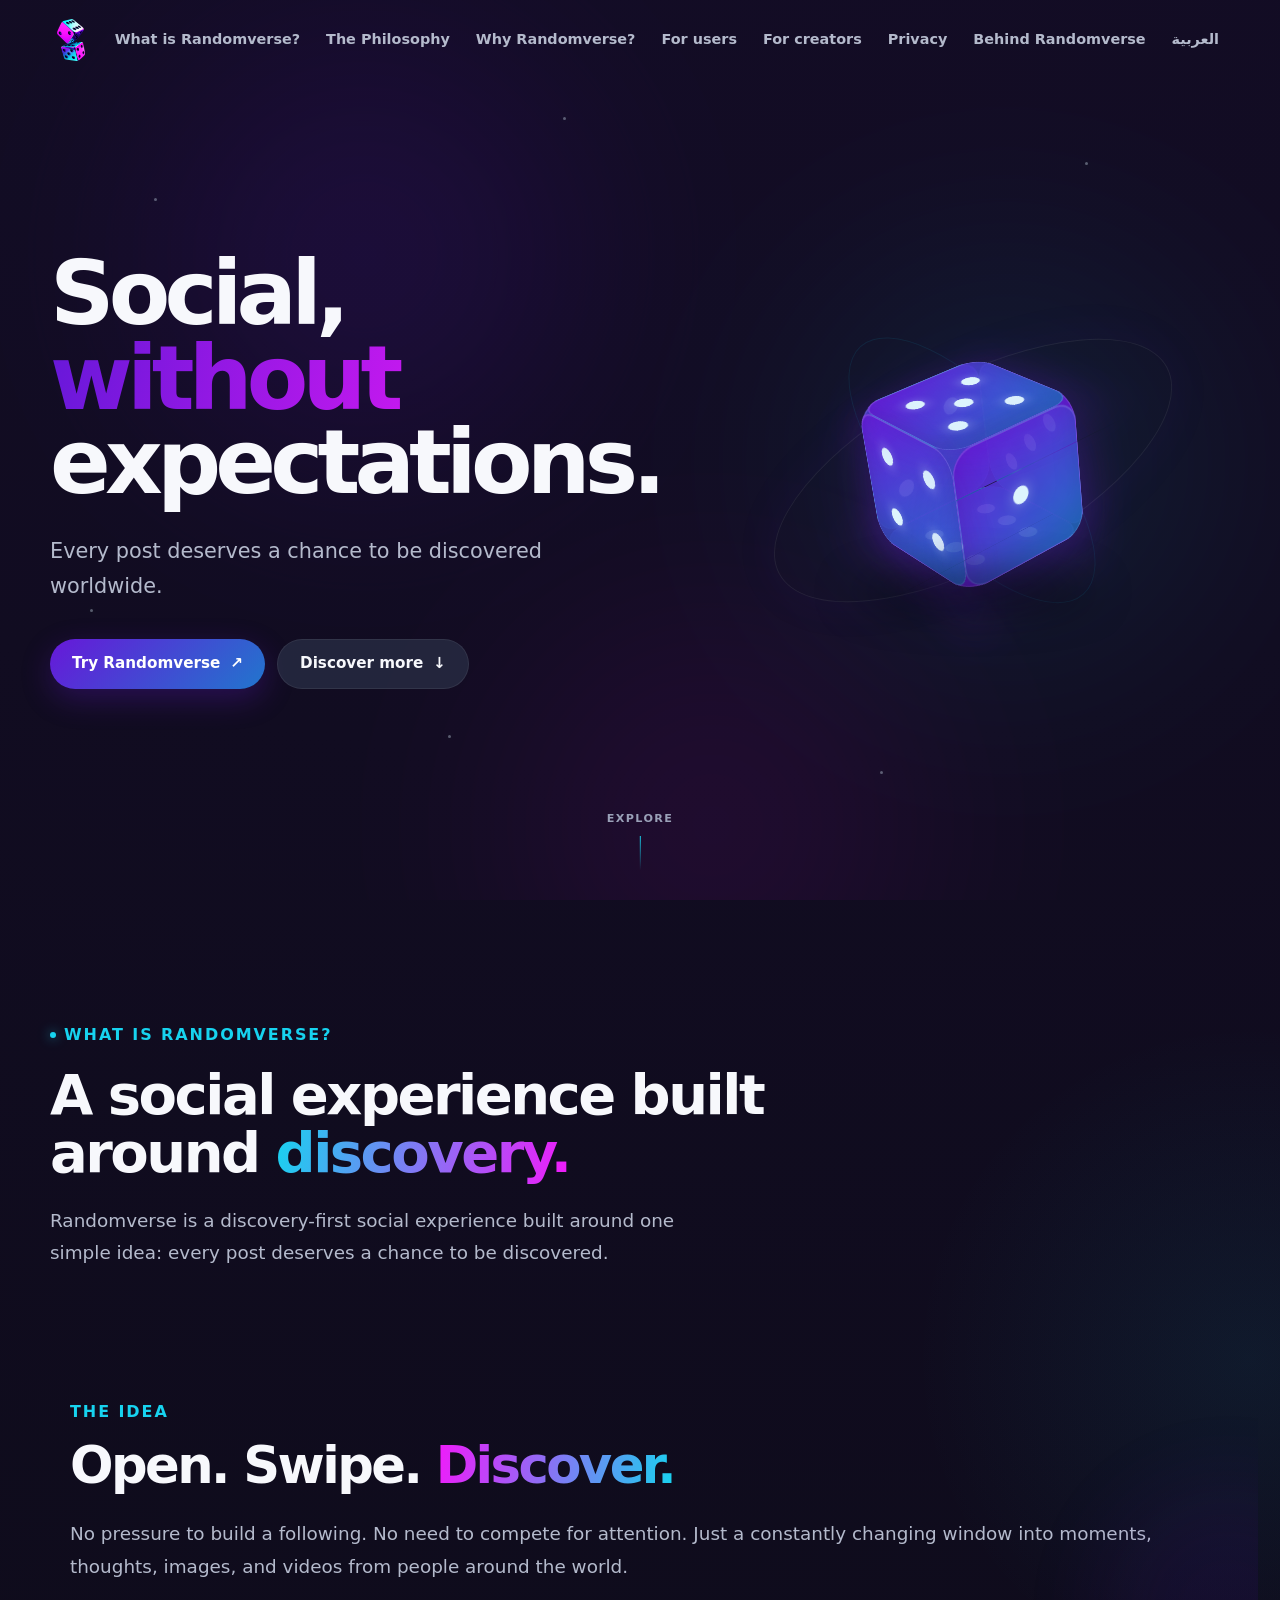
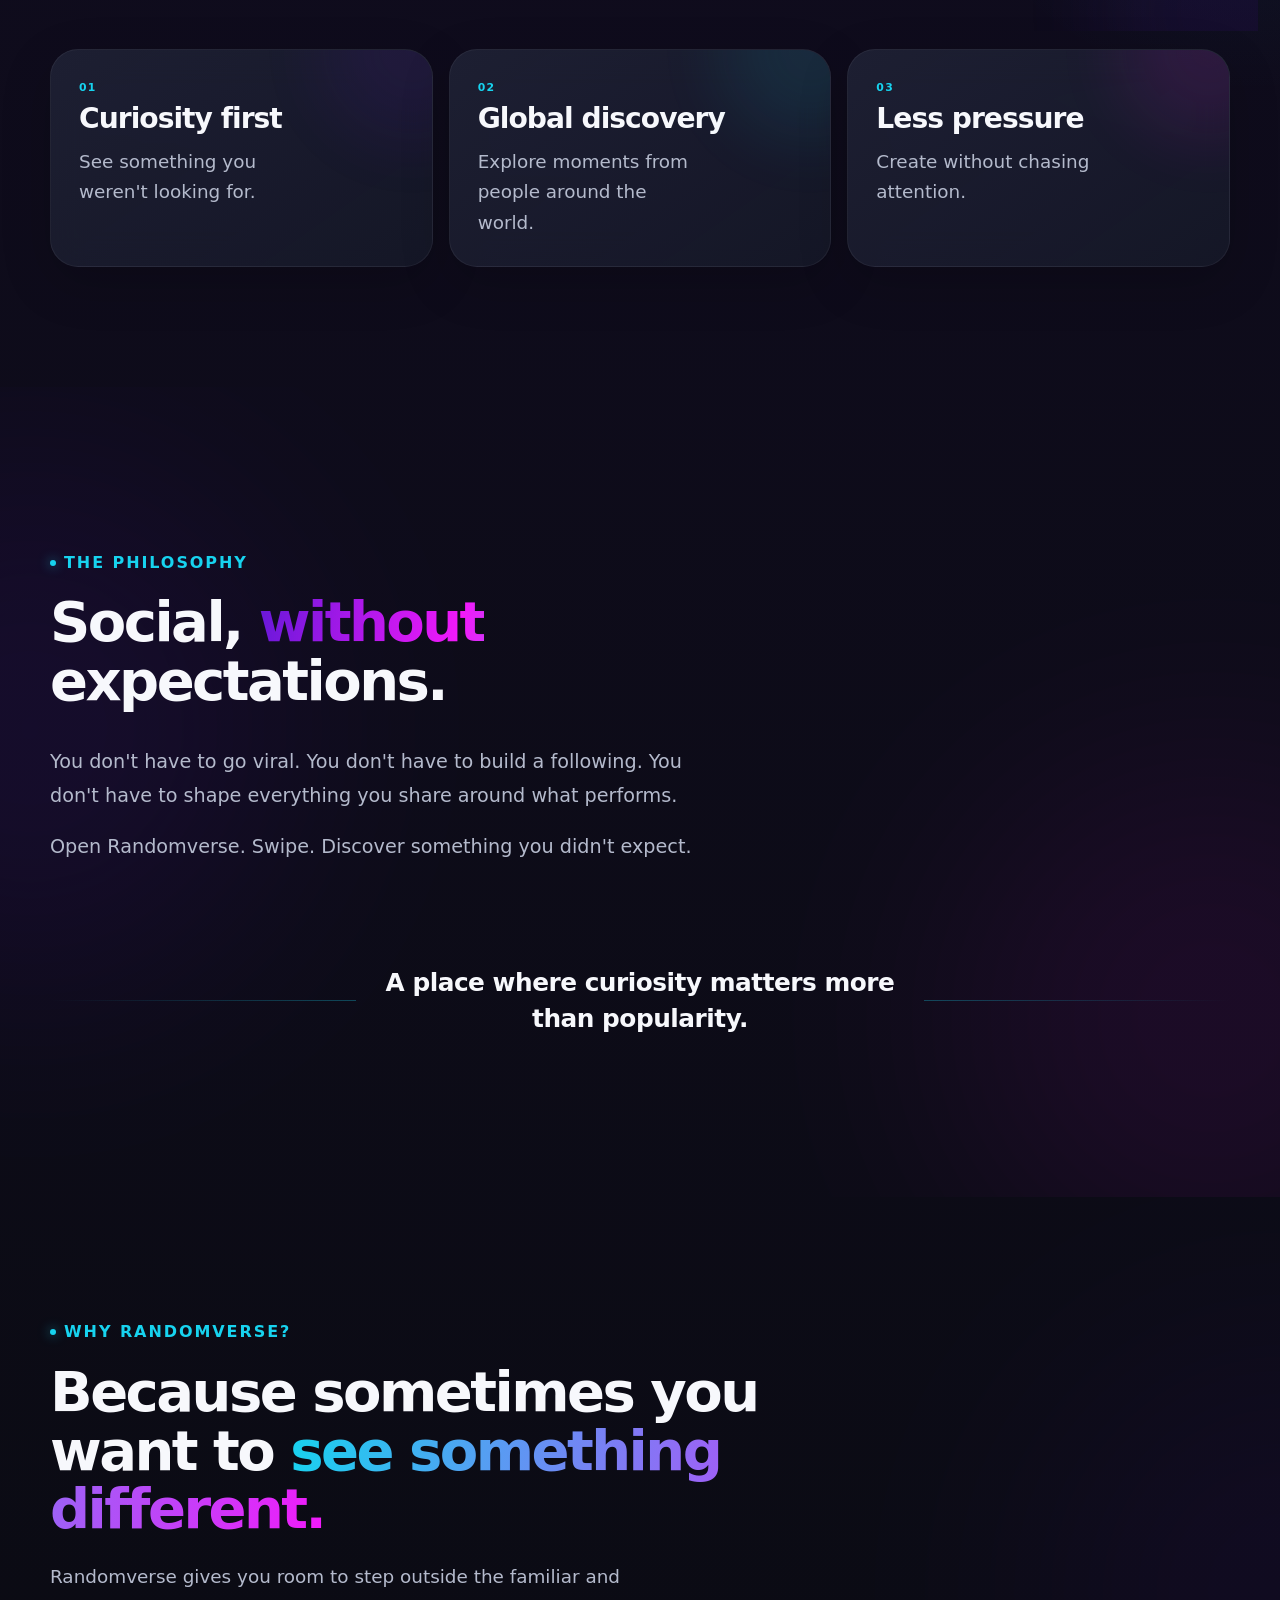
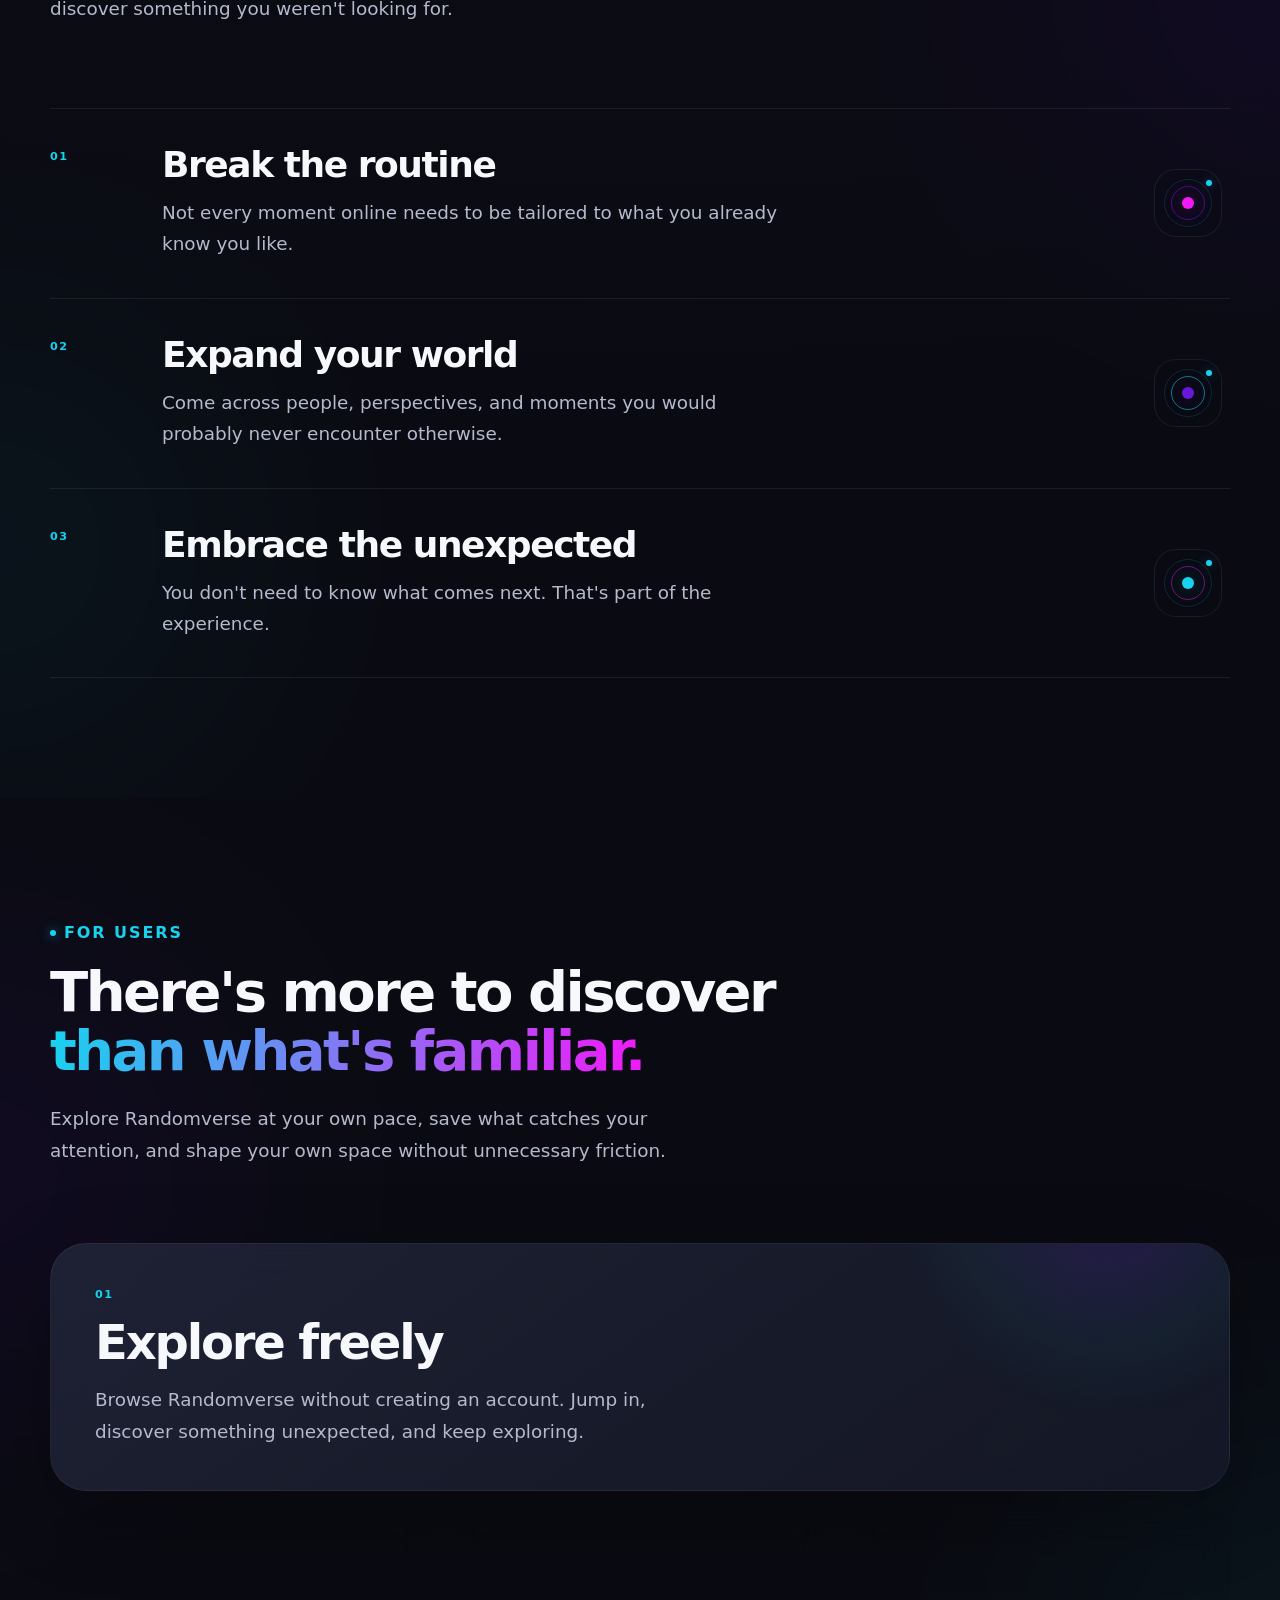
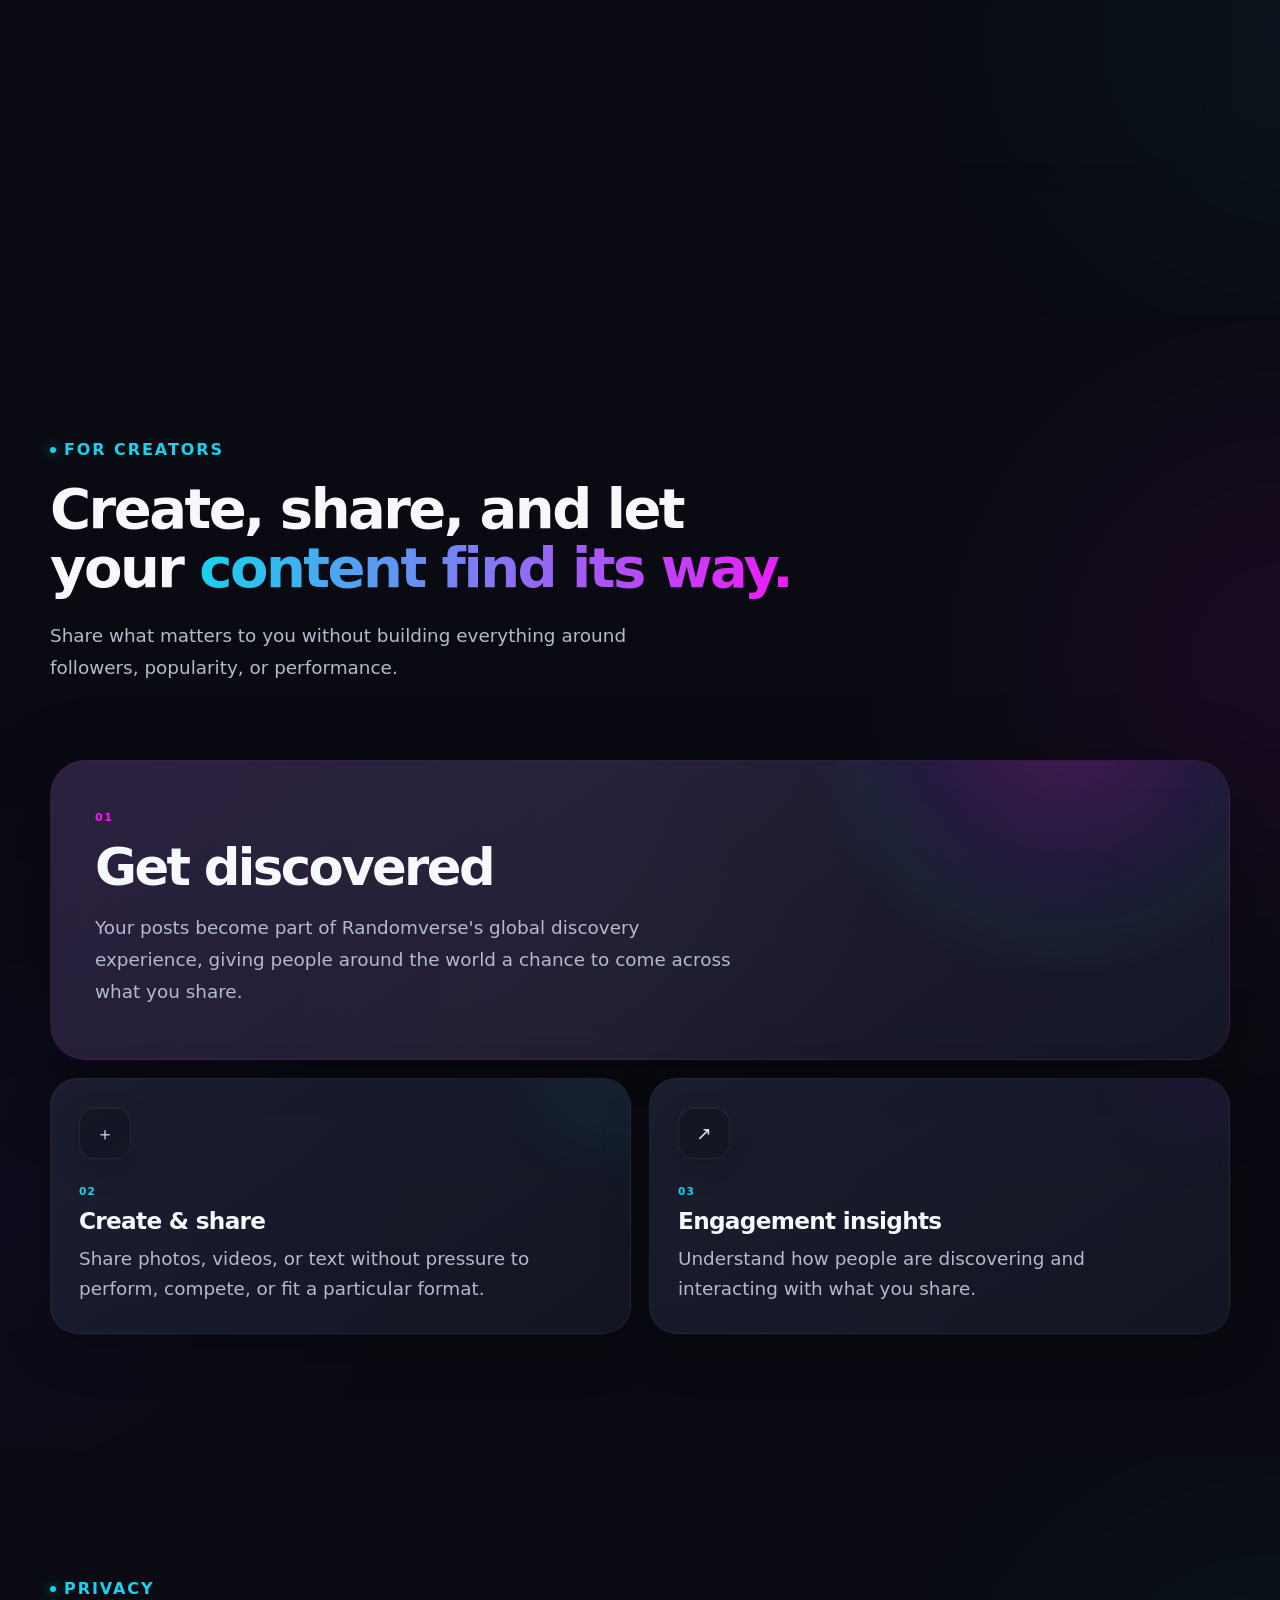
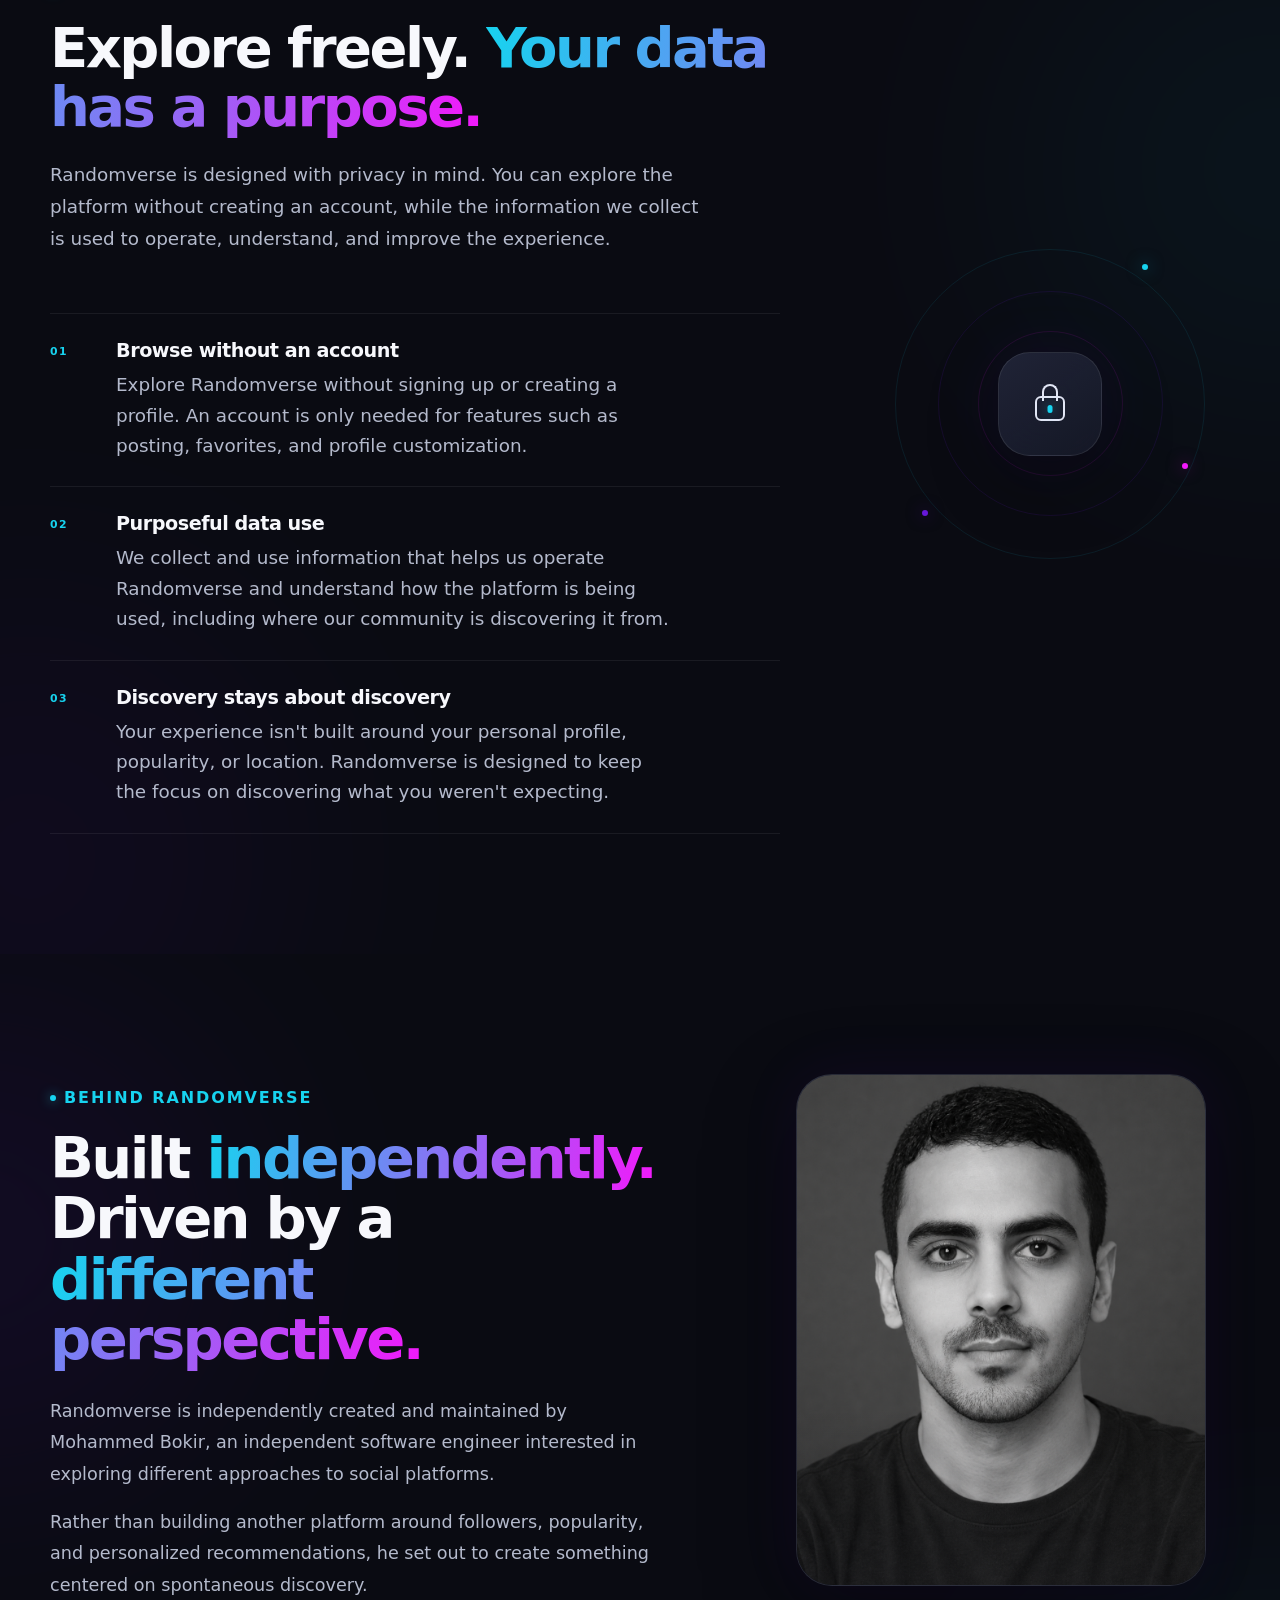
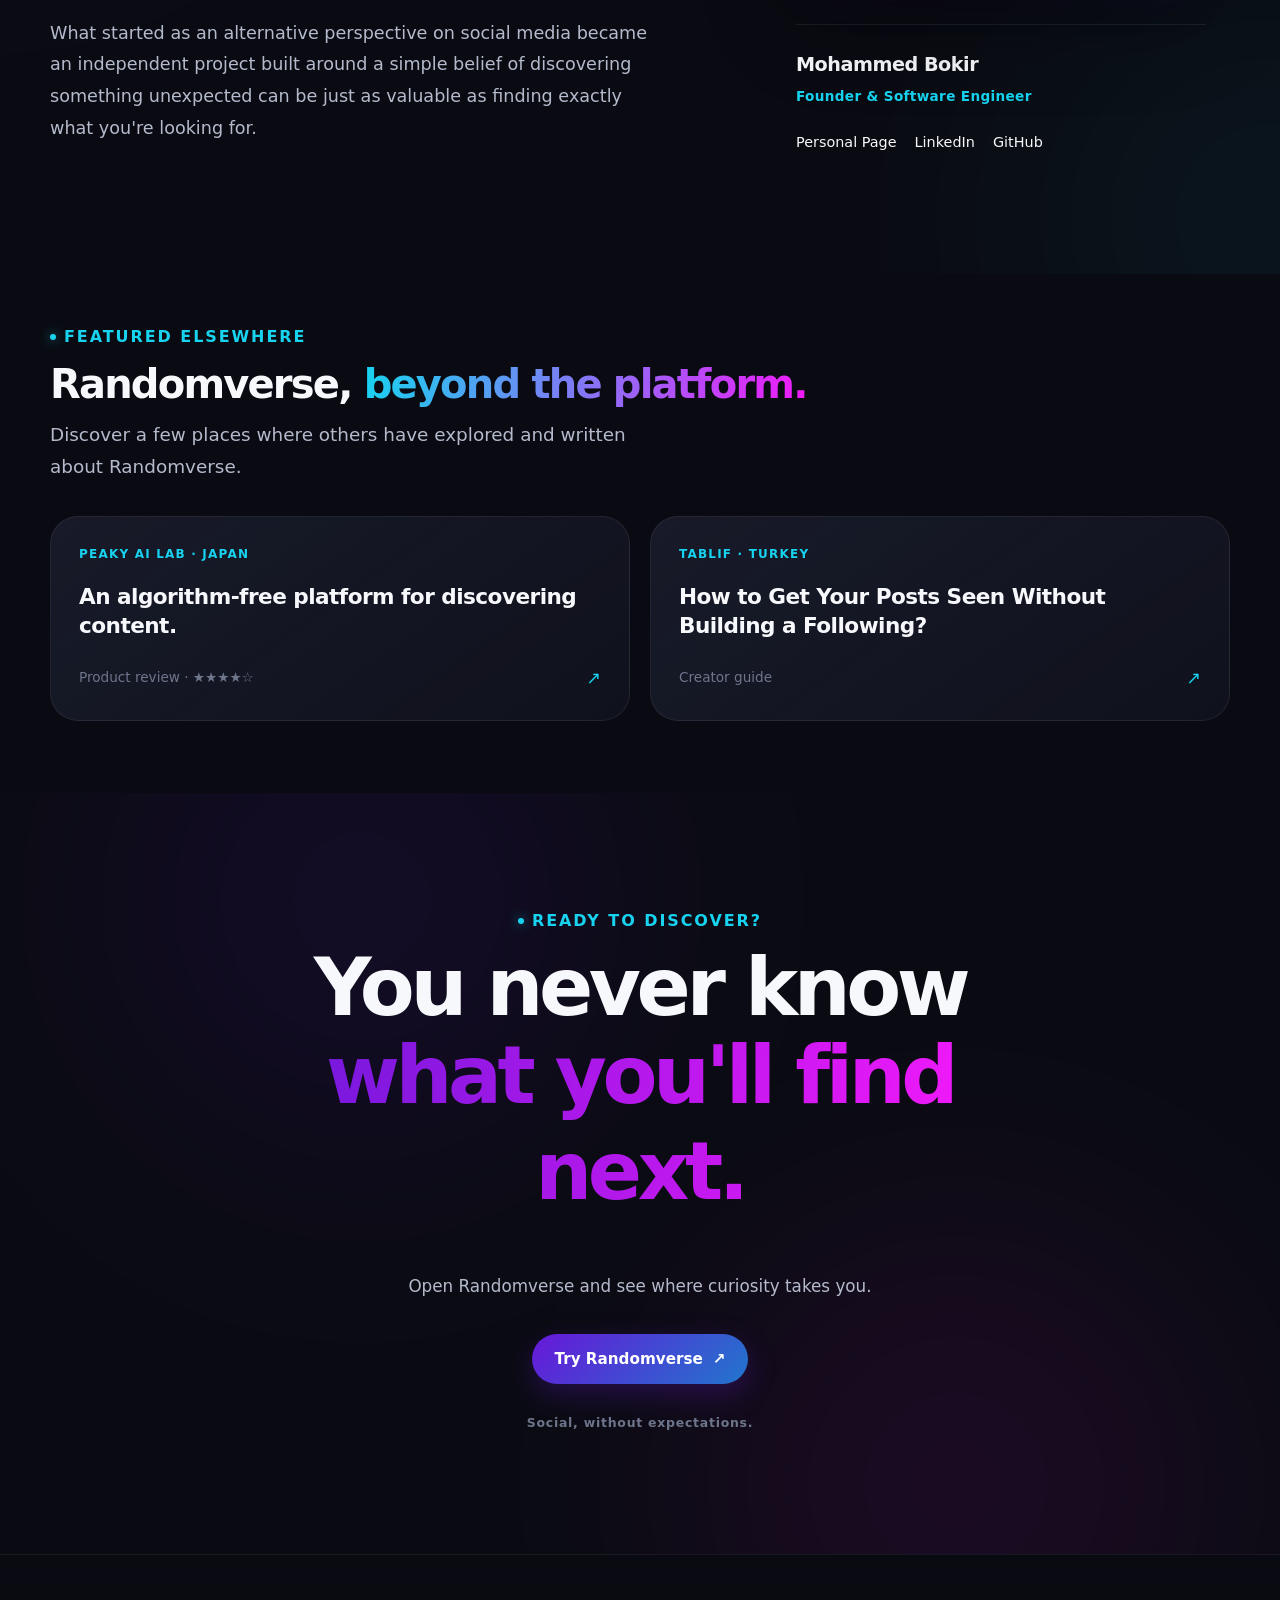
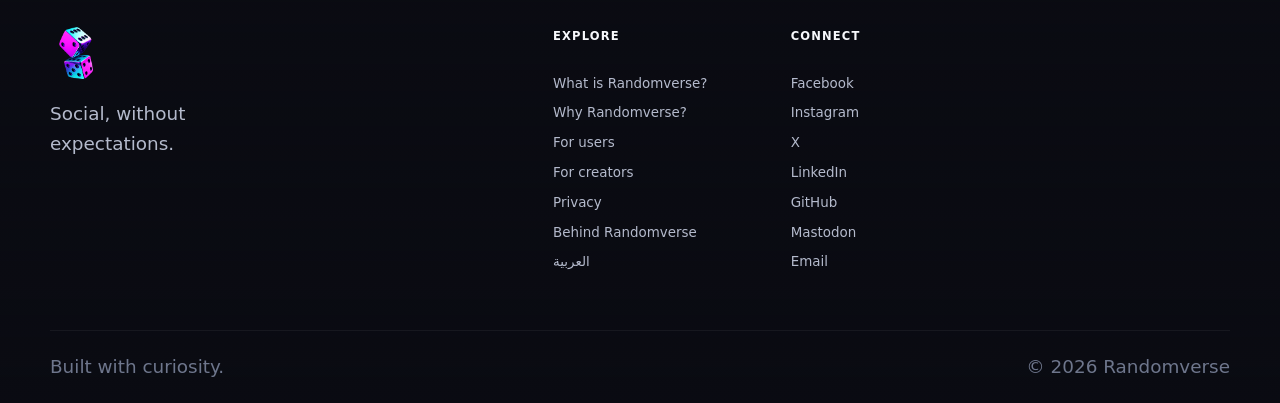
==== commit fb9b7254: "Add personal page link to founder's profile for enhanced visibility" ====
--- a/index.html
+++ b/index.html
@@ -14,7 +14,7 @@
       name="google-site-verification"
       content="Jh22w8PSot6LtFiJKsLXPmiki9er2vfxfx4r39HkR8c"
     />
-    <meta name="msvalidate.01" content="1AA69B21EC1F7F629878375AFC28C652" />
+    <meta name="msvalidate.01" content="5B75207262E77795282B5DCE59FE463A" />
 
     <meta name="robots" content="index, follow" />
     <meta name="viewport" content="width=device-width, initial-scale=1.0" />
@@ -105,7 +105,8 @@
           "jobTitle": "Founder and Independent Software Engineer",
           "sameAs": [
             "https://github.com/MohammedBokir",
-            "https://ae.linkedin.com/in/mohammed-bokir-b75548451"
+            "https://ae.linkedin.com/in/mohammed-bokir-b75548451",
+            "https://mohammed-bokir.pages.dev"
           ]
         },
         "sameAs": [
@@ -763,6 +764,14 @@
                 >
                 <div class="founder__links">
                   <a
+                    href="https://mohammed-bokir.pages.dev"
+                    target="_blank"
+                    rel="noopener noreferrer"
+                    aria-label="LinkedIn profile"
+                  >
+                    Personal Page
+                  </a>
+                  <a
                     href="https://ae.linkedin.com/in/mohammed-bokir-b75548451/"
                     target="_blank"
                     rel="noopener noreferrer"
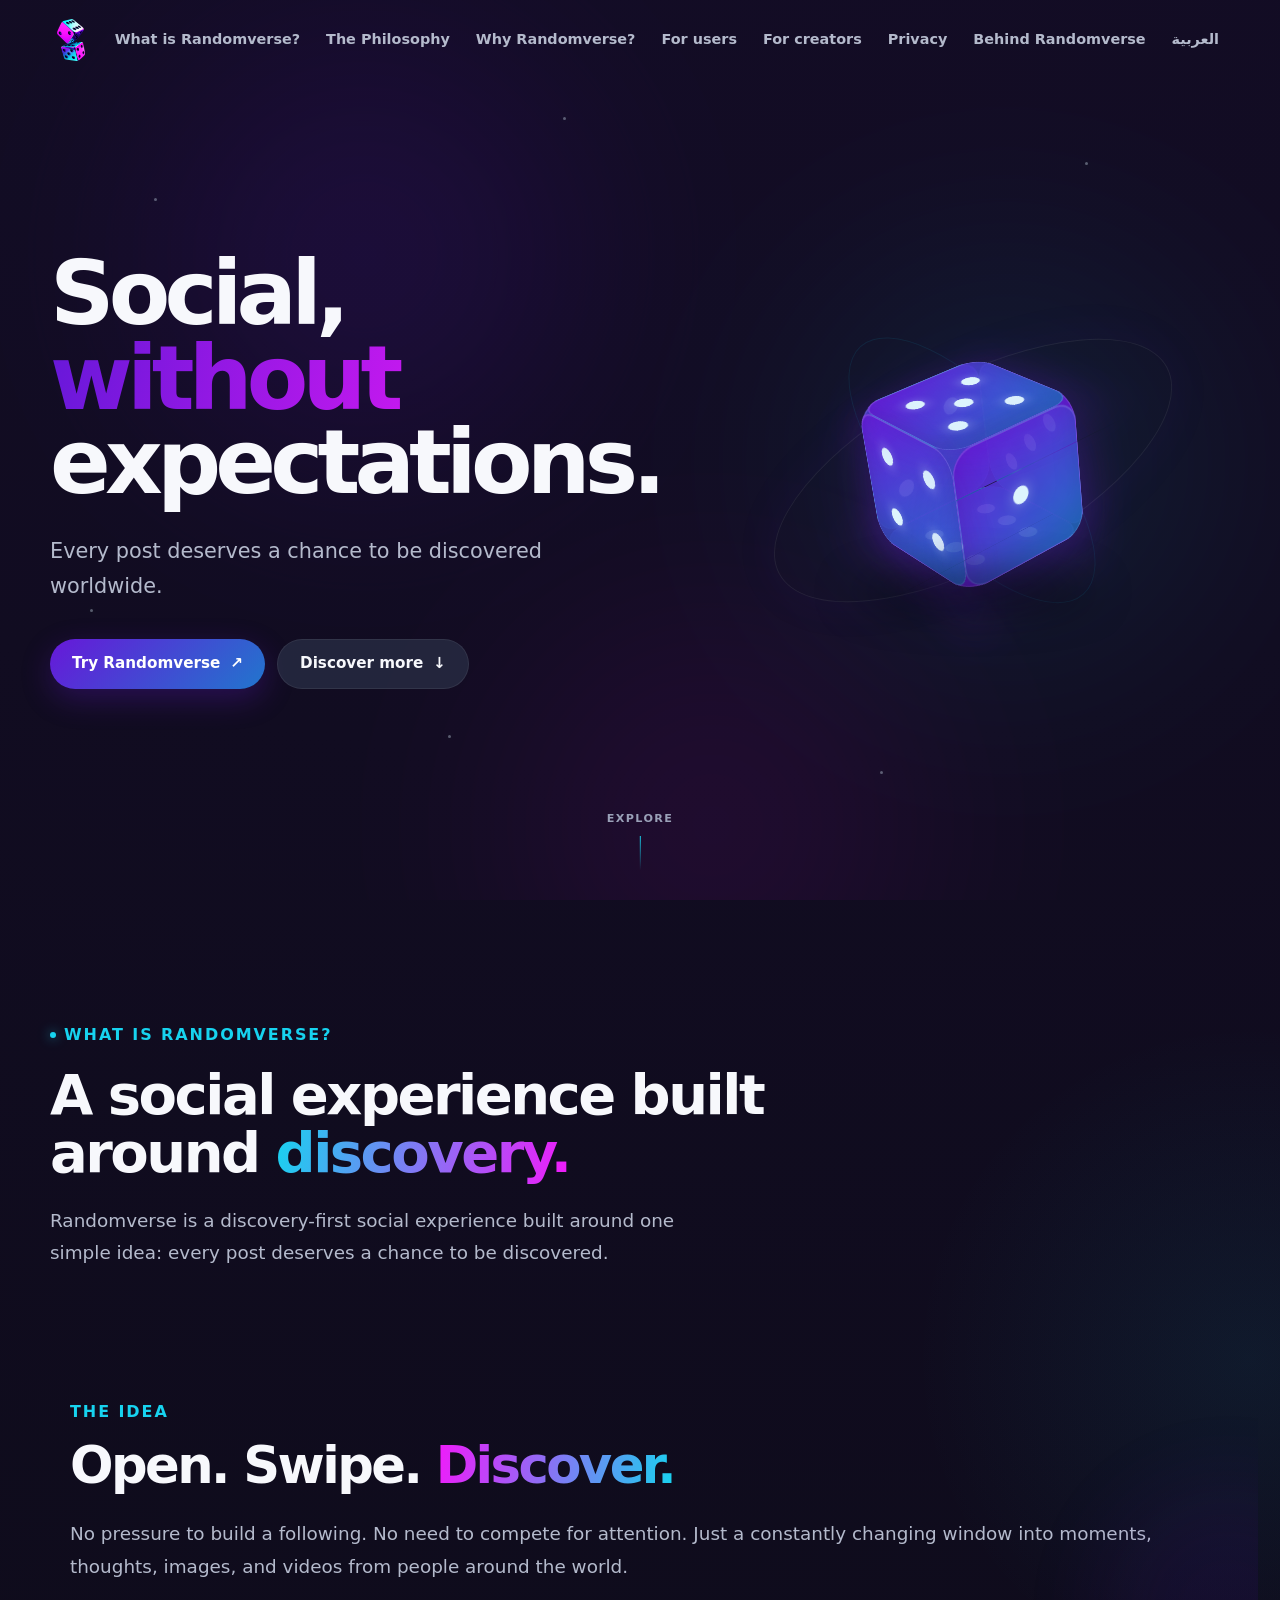
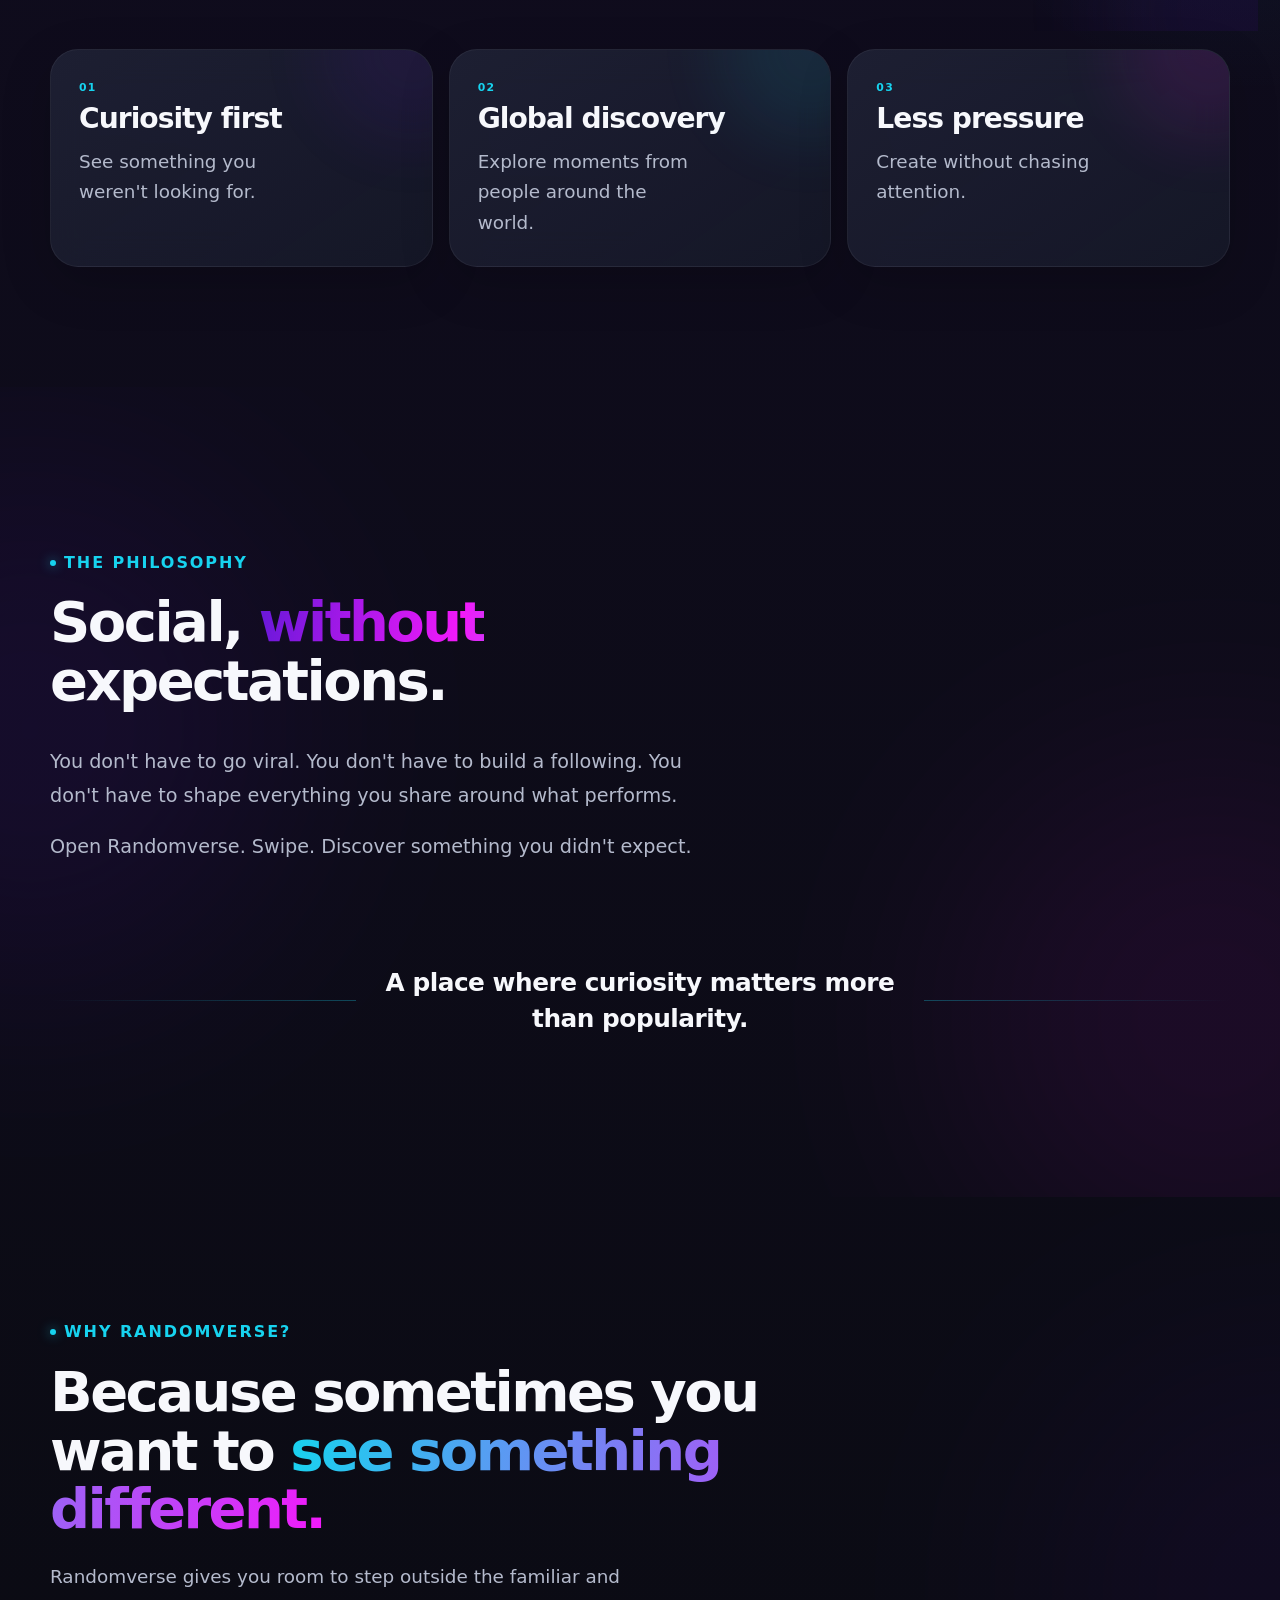
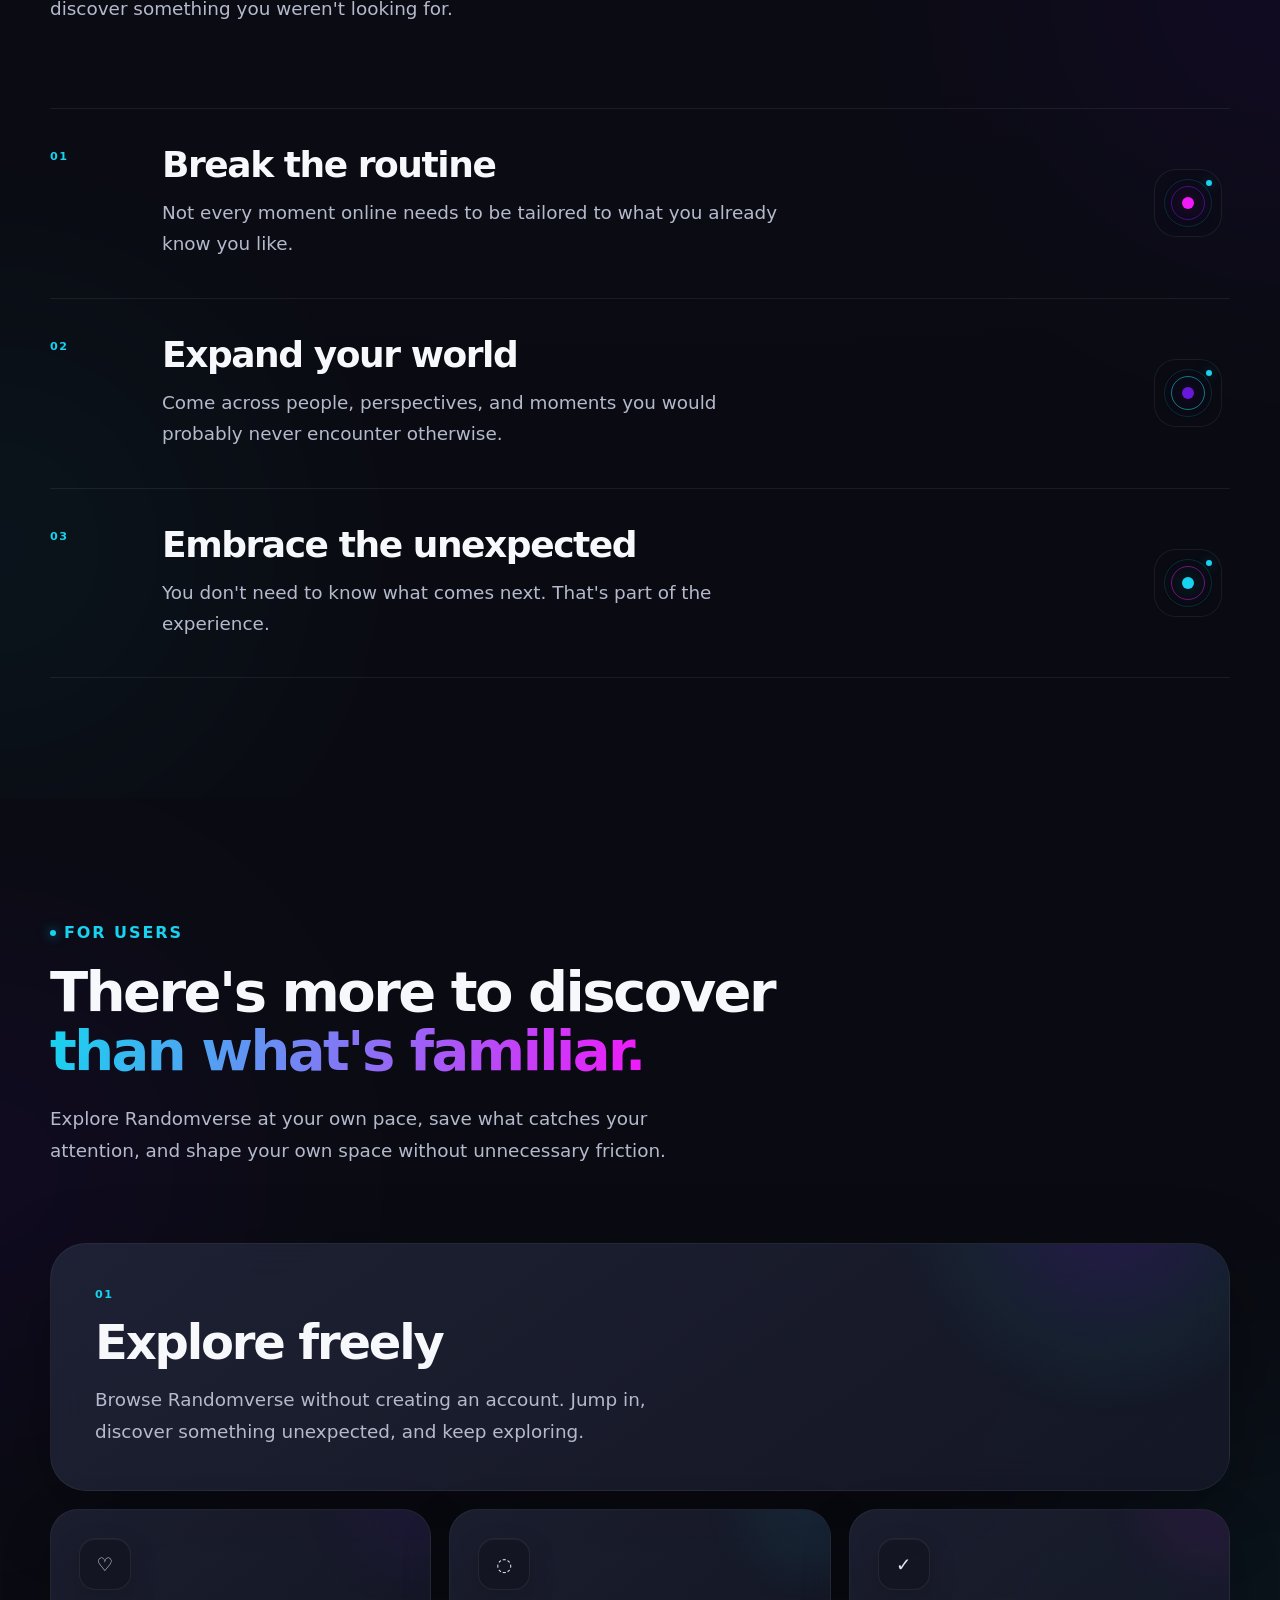
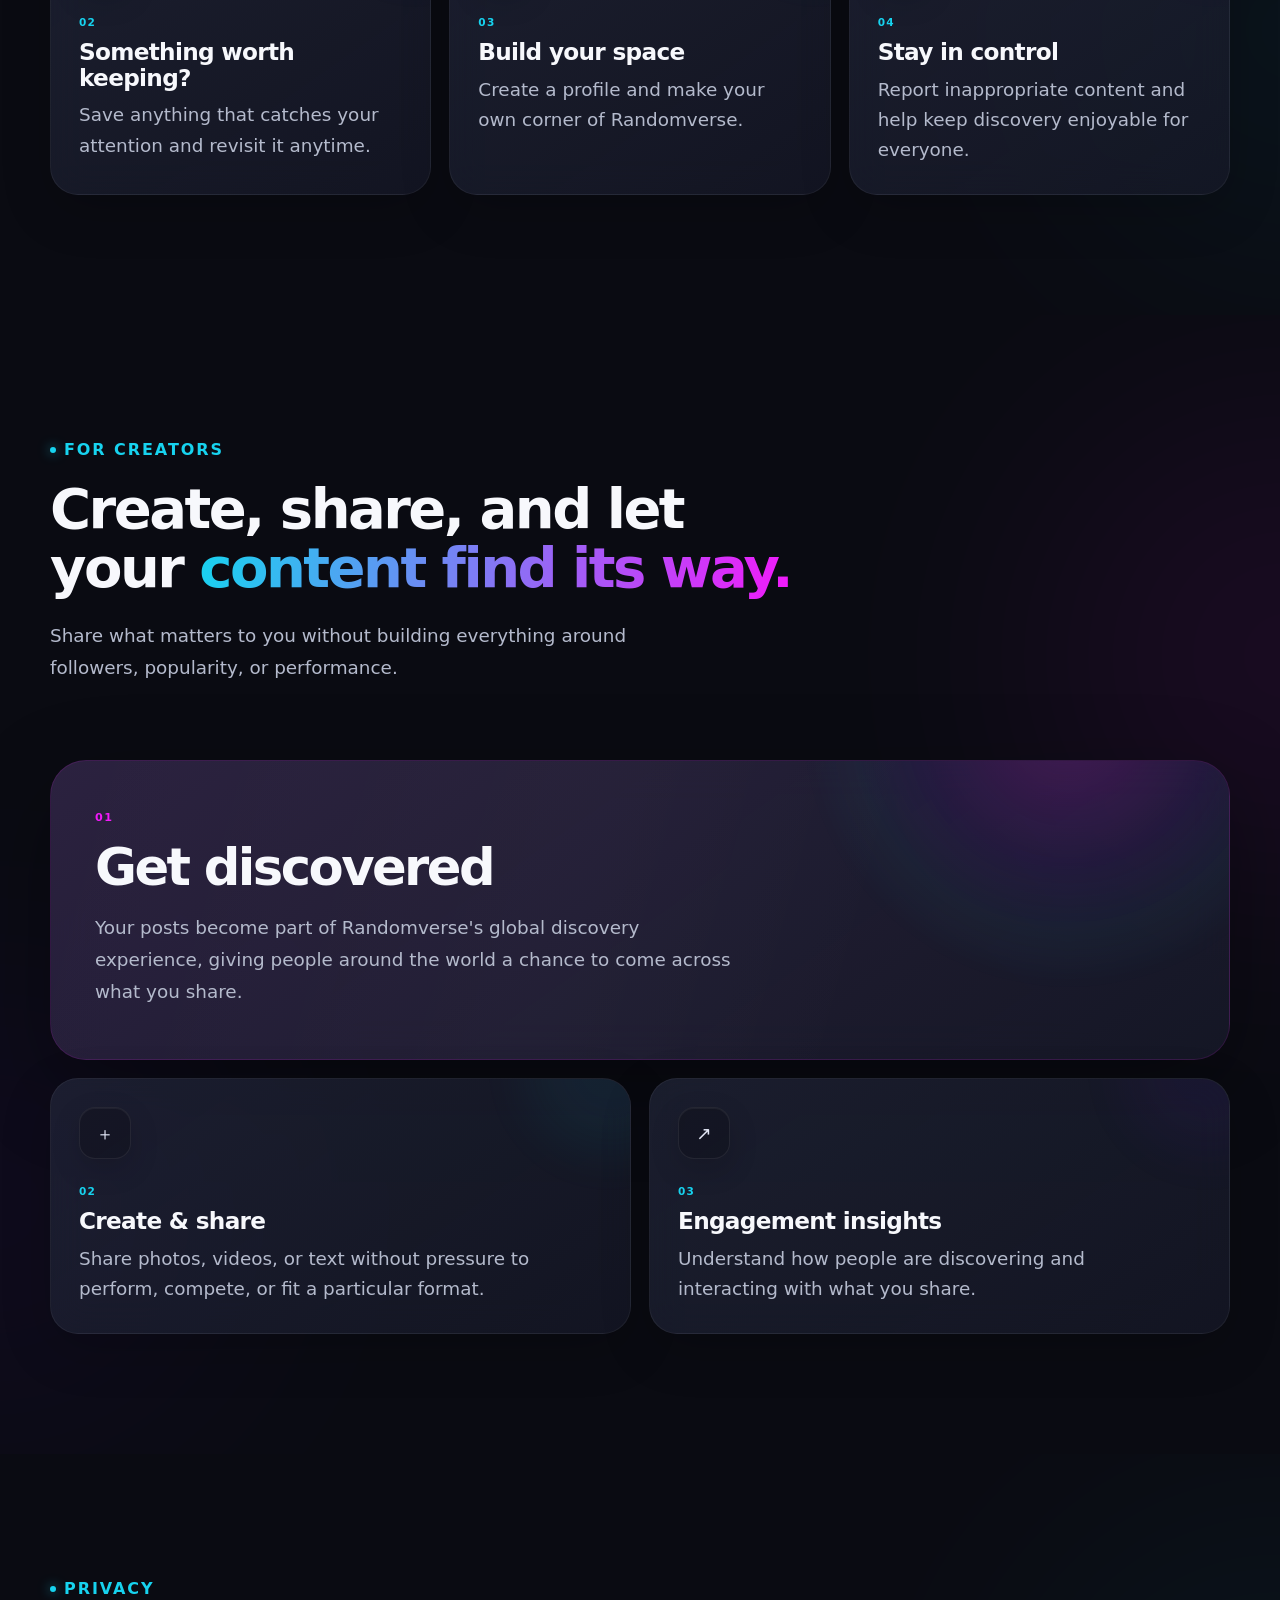
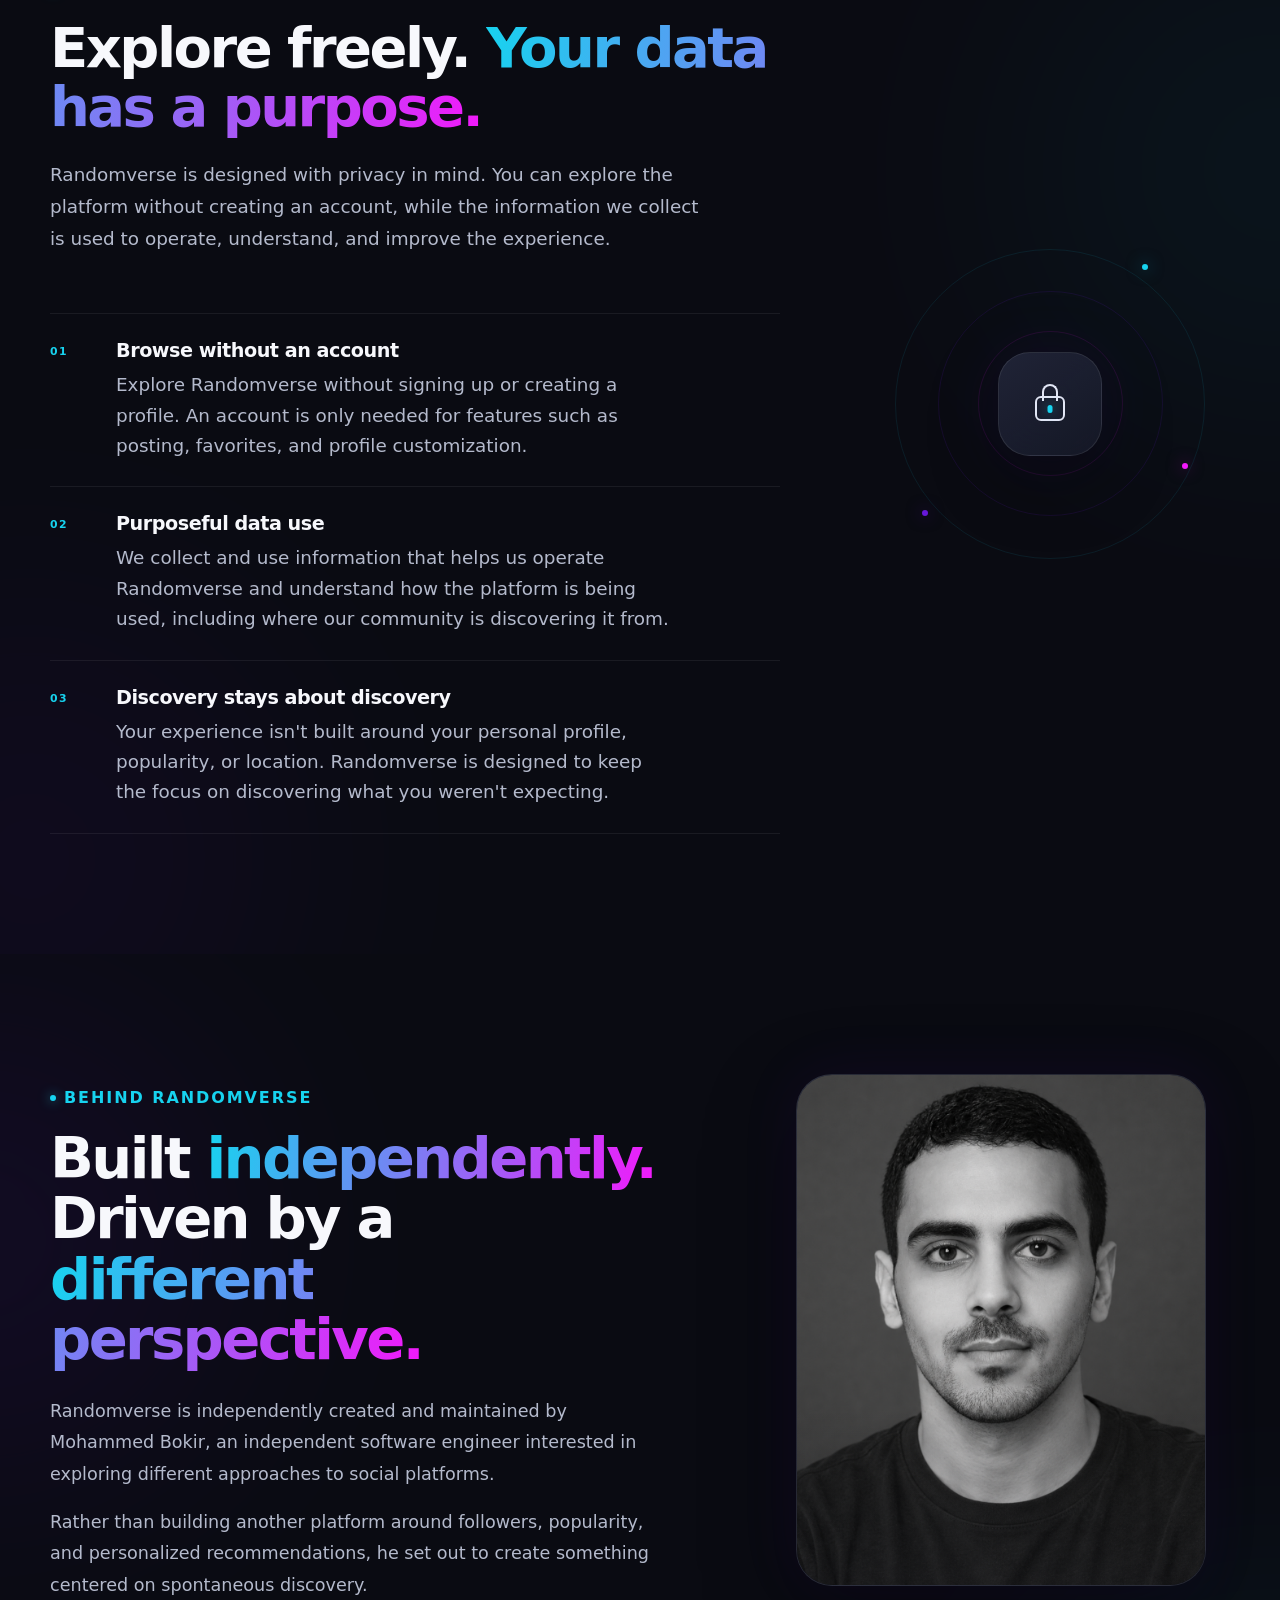
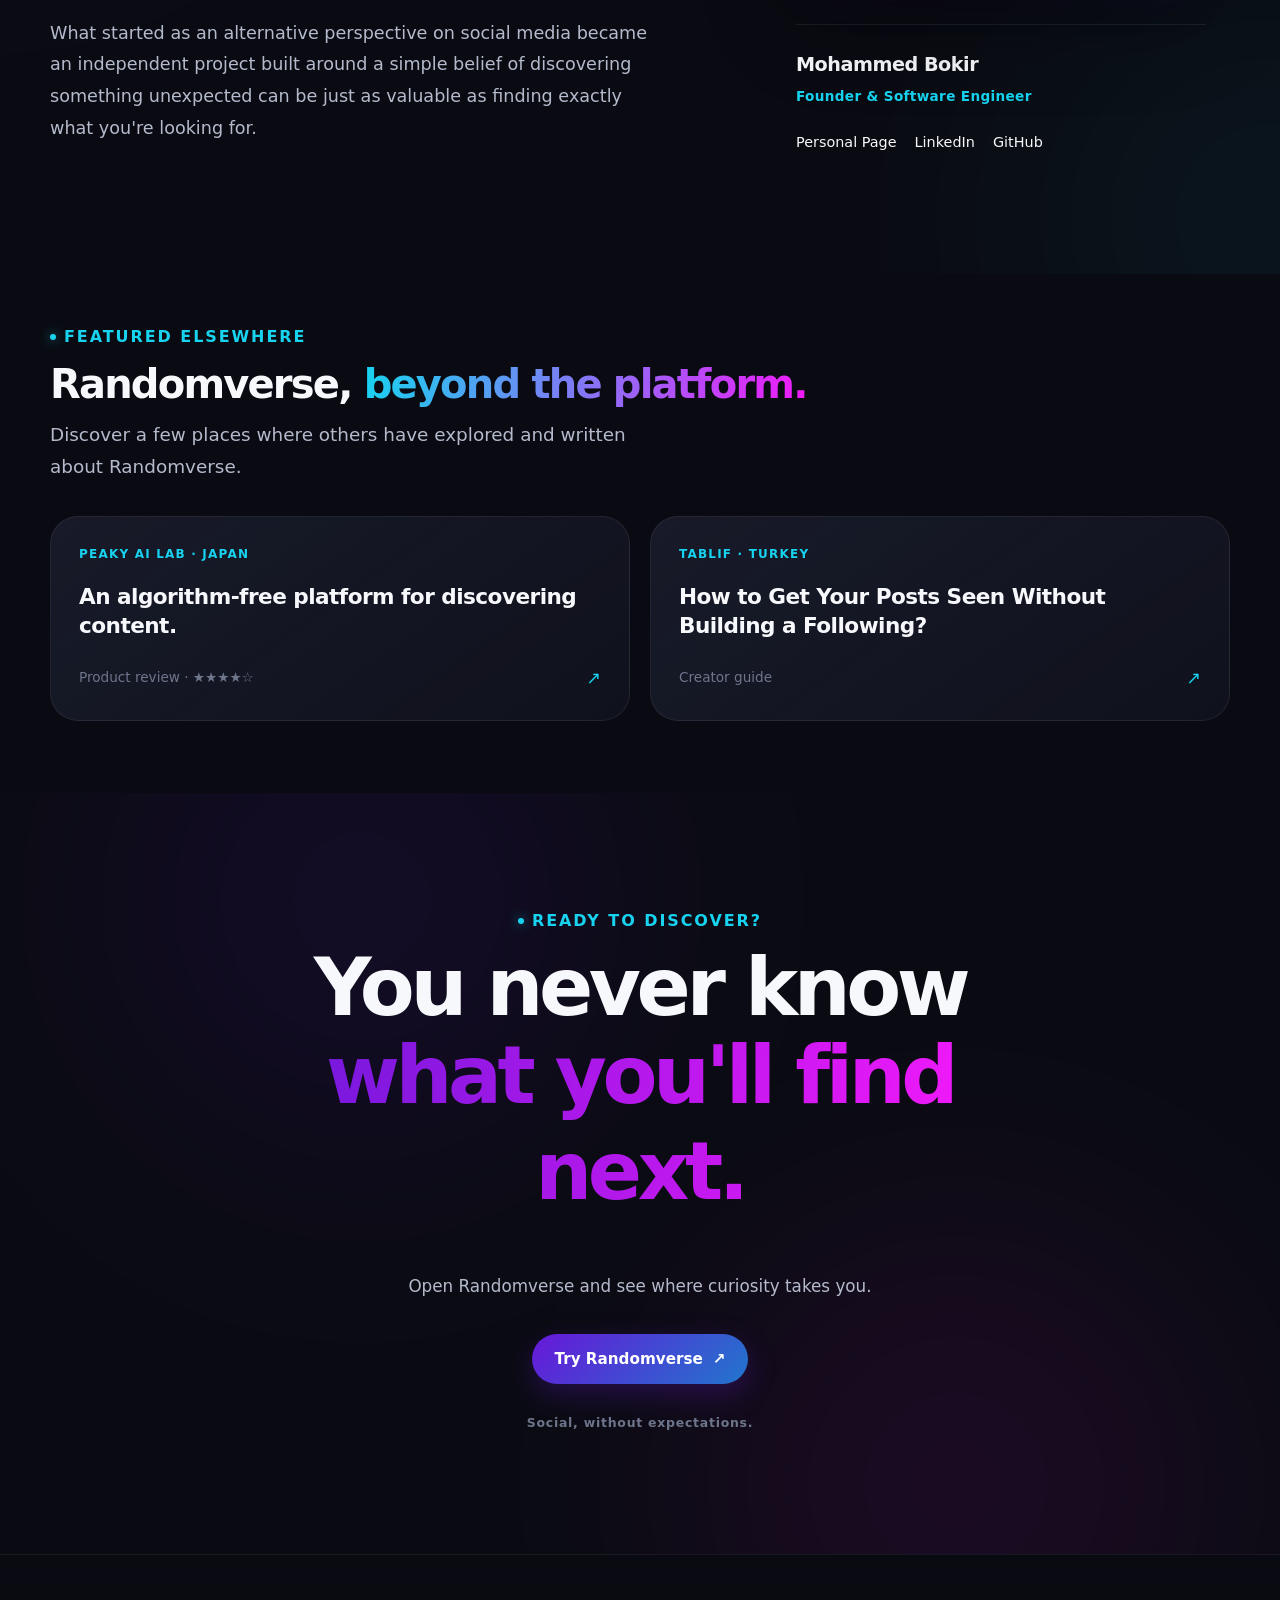
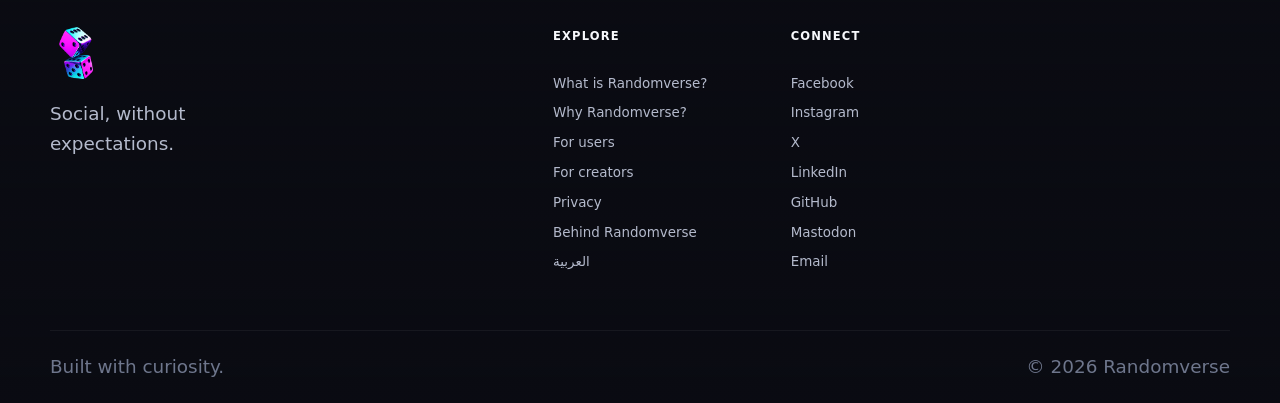
==== commit 5fb3da20: "Update aria-label for personal page link in profile section" ====
--- a/index.html
+++ b/index.html
@@ -767,7 +767,7 @@
                     href="https://mohammed-bokir.pages.dev"
                     target="_blank"
                     rel="noopener noreferrer"
-                    aria-label="LinkedIn profile"
+                    aria-label="Personal page link"
                   >
                     Personal Page
                   </a>
